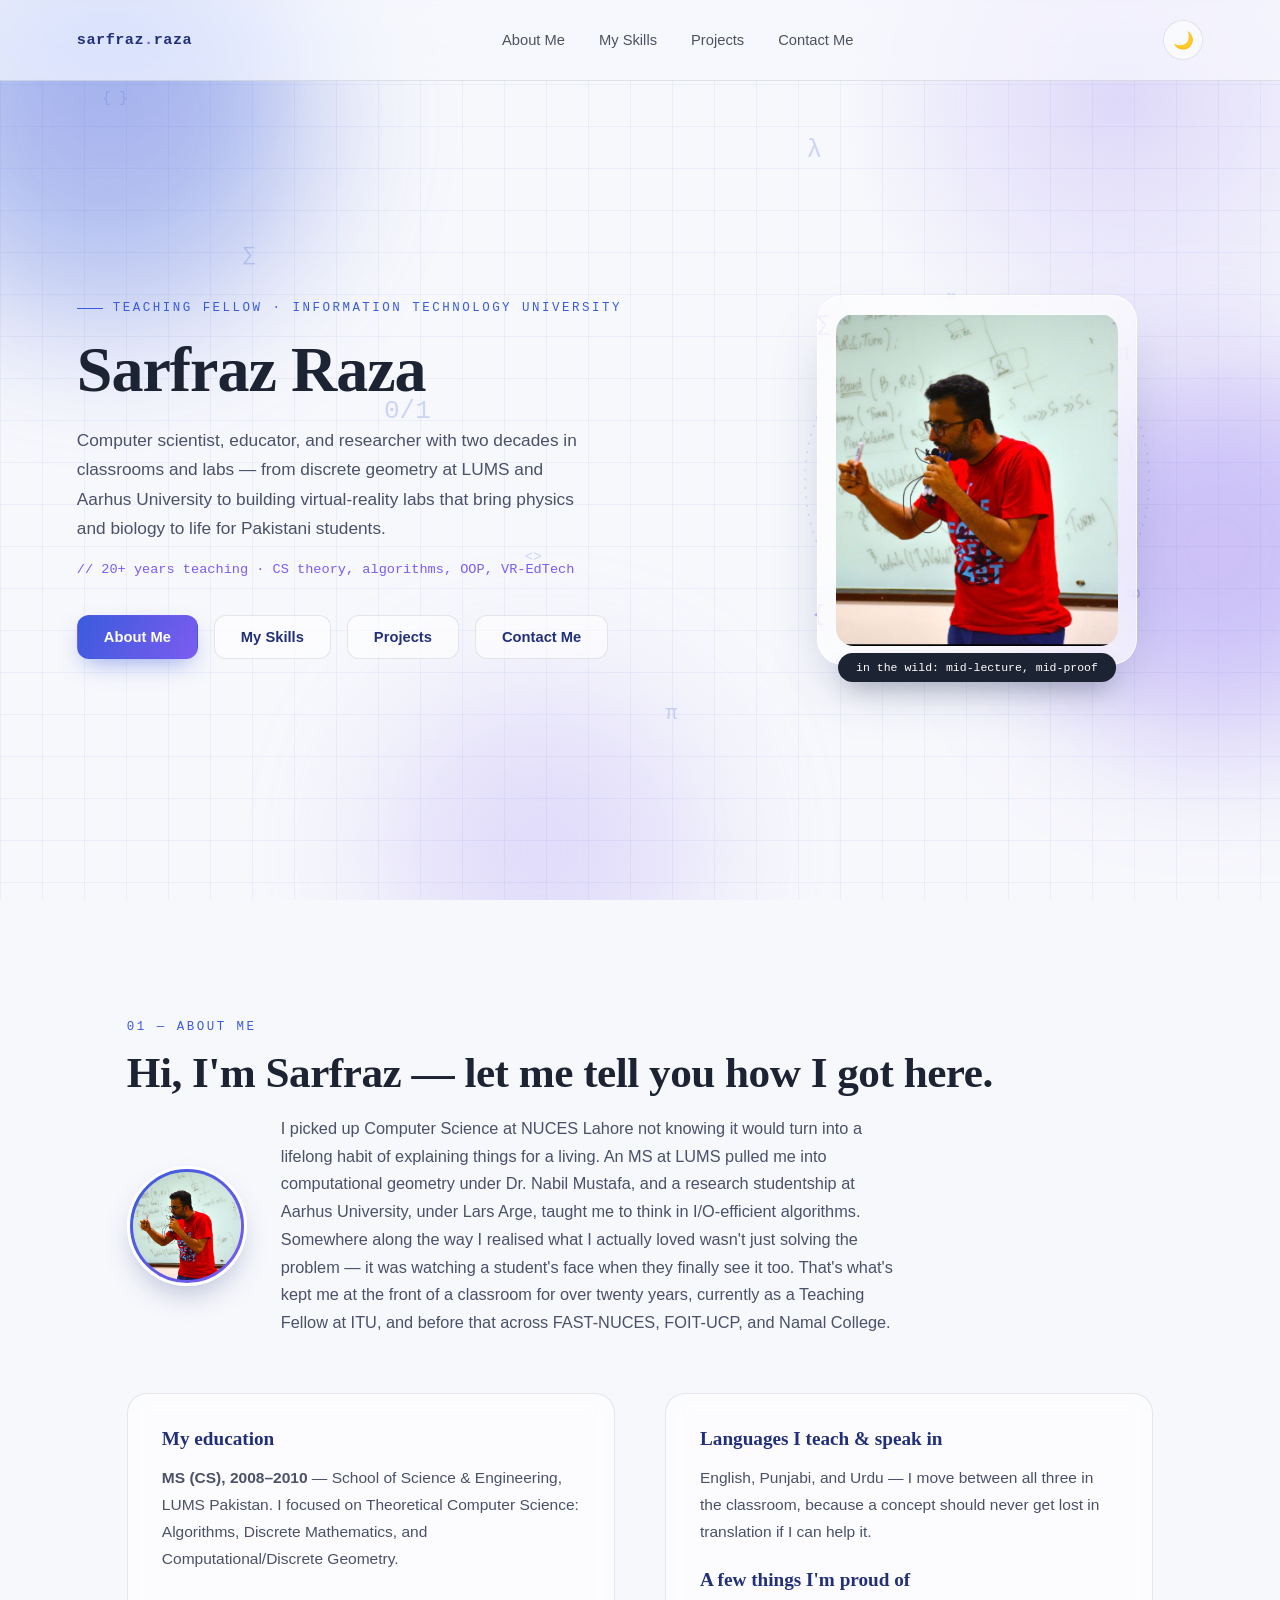
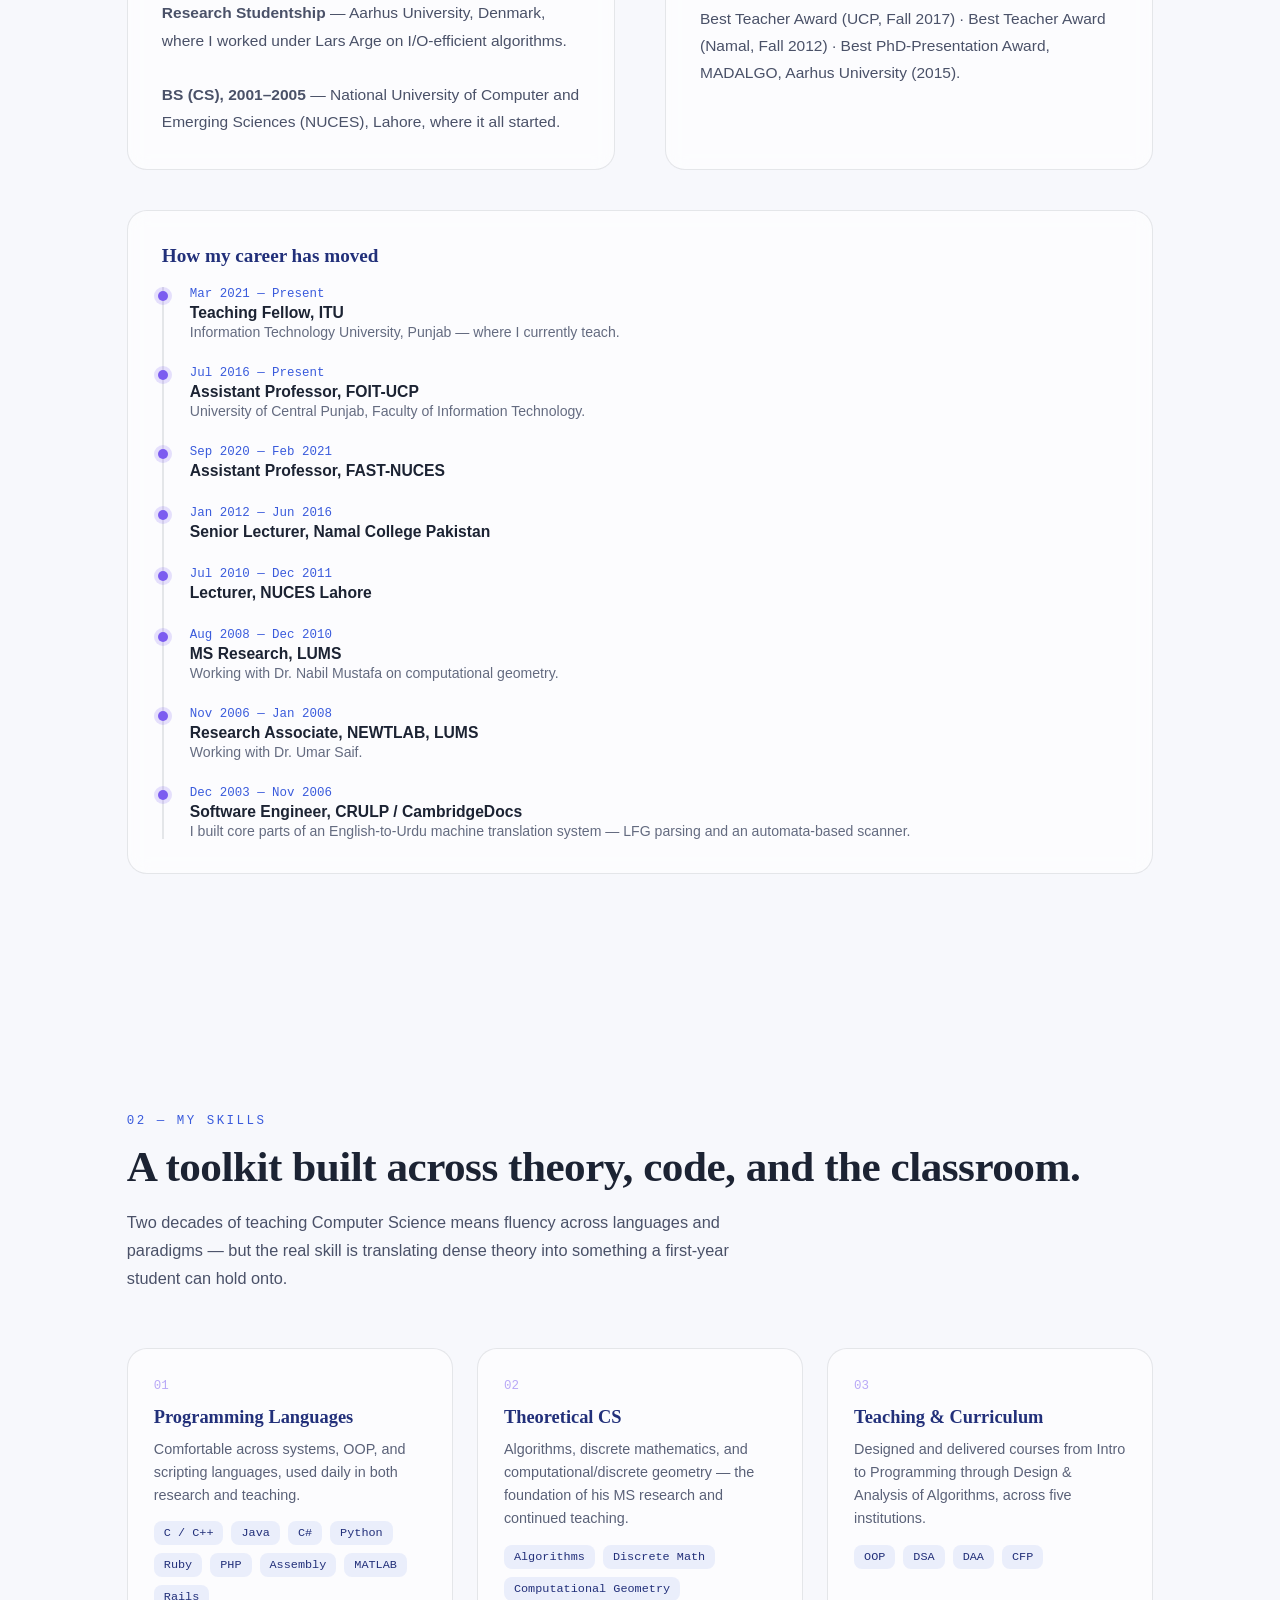
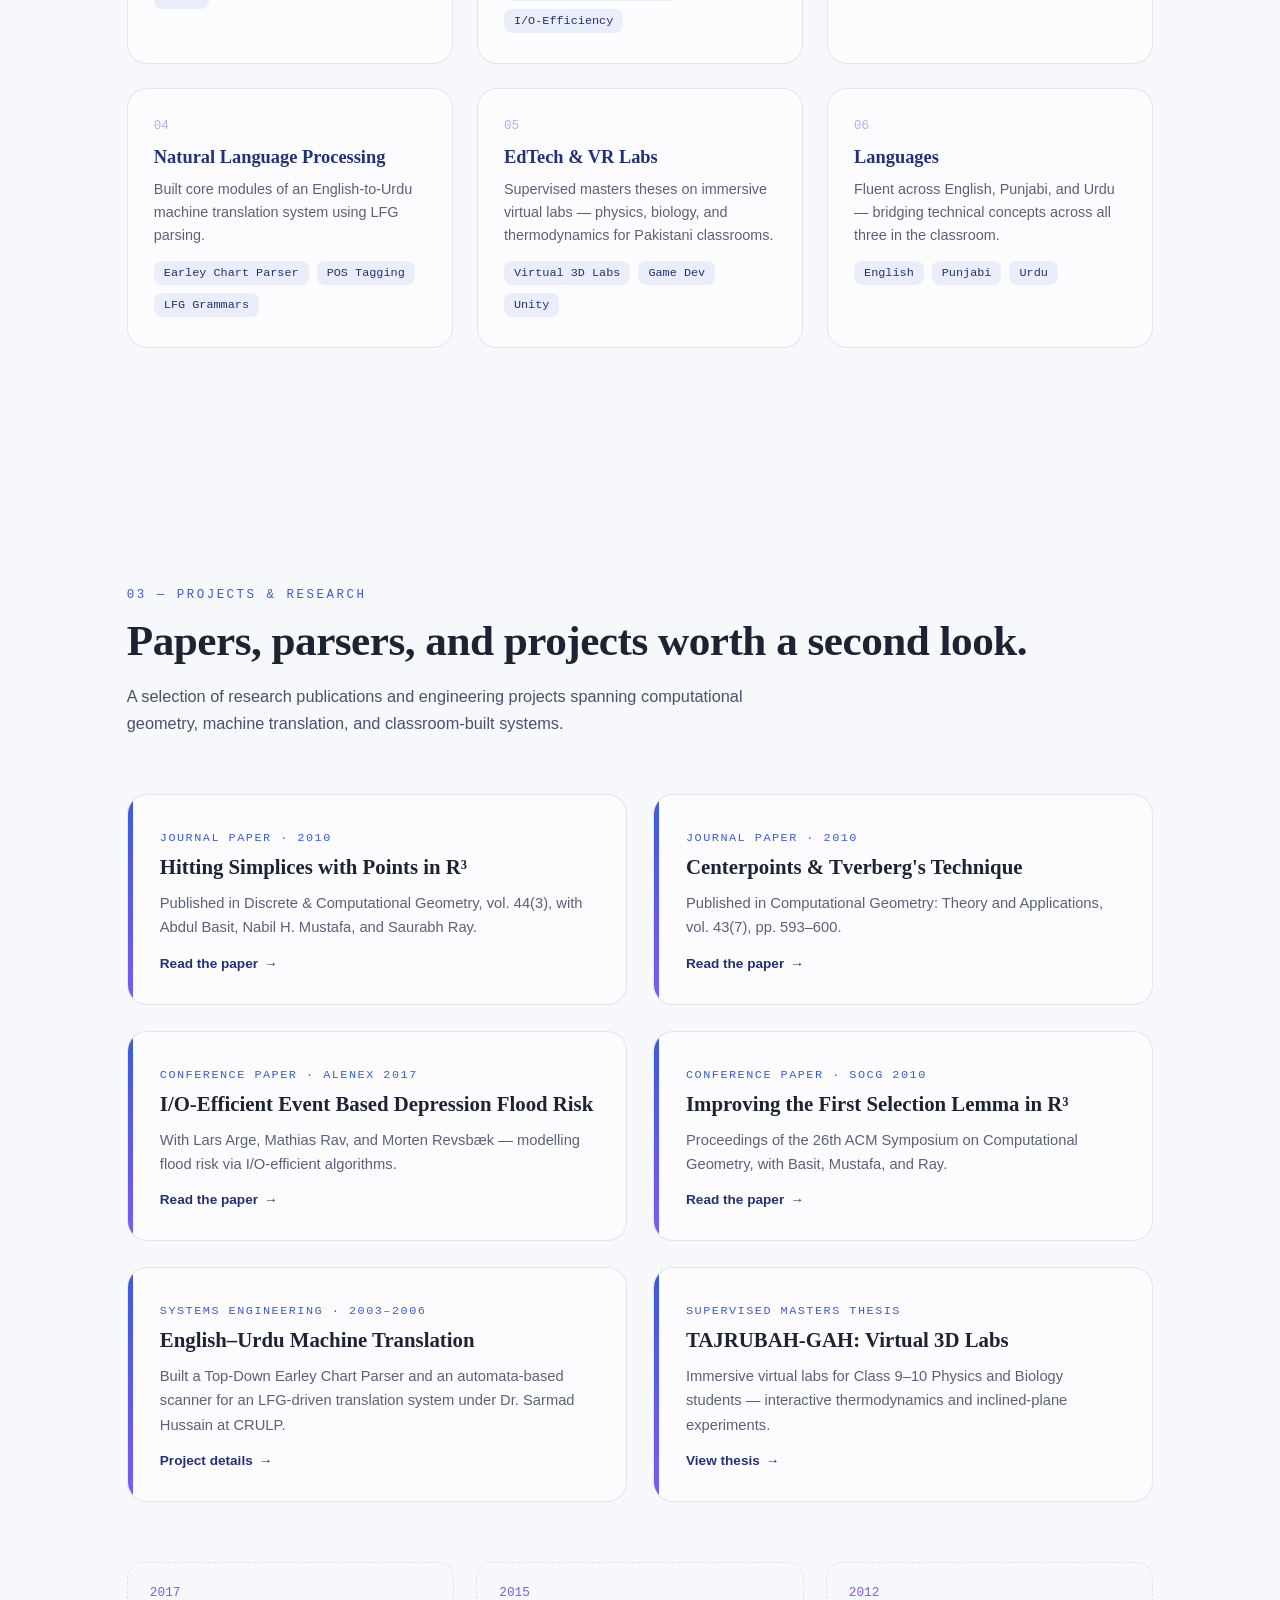
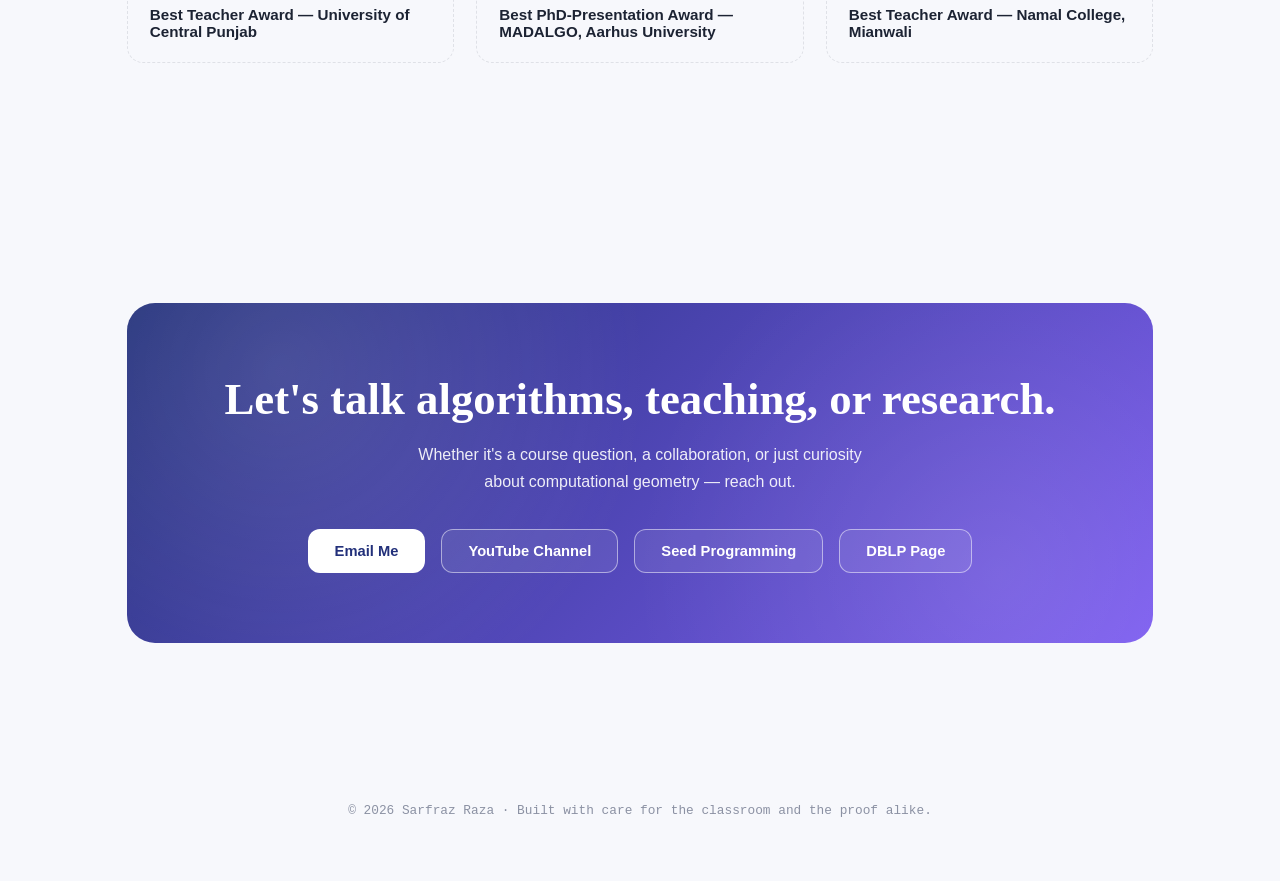
==== index.html @ 6419dce3 "Initial commit" ====
<!DOCTYPE html>
<html lang="en">
<head>
<meta charset="UTF-8">
<meta name="viewport" content="width=device-width, initial-scale=1.0">
<title>Sarfraz Raza — Computer Scientist, Educator & Researcher</title>
<meta name="description" content="Sarfraz Raza is a Teaching Fellow at ITU and Computer Science educator with 20+ years of experience in algorithms, computational geometry, and VR-EdTech research across LUMS, Aarhus University, FAST-NUCES, and Namal College.">
<meta name="keywords" content="Sarfraz Raza, ITU, FAST-NUCES, FOIT-UCP, Namal College, Computer Science teacher Pakistan, algorithms, computational geometry, LUMS, Aarhus University, Teaching Fellow">
<meta name="author" content="Sarfraz Raza">
<meta name="robots" content="index, follow">
<link rel="canonical" href="https://sites.google.com/site/sarfrazraza">
<meta property="og:type" content="profile">
<meta property="og:title" content="Sarfraz Raza — Computer Scientist, Educator & Researcher">
<meta property="og:description" content="Teaching Fellow at ITU. Algorithms, computational geometry, and VR-EdTech research. 20+ years in the classroom.">
<meta property="og:image" content="[data-uri]">
<meta name="twitter:card" content="summary_large_image">
<meta name="twitter:title" content="Sarfraz Raza — Computer Scientist, Educator & Researcher">
<meta name="twitter:description" content="Teaching Fellow at ITU. Algorithms, computational geometry, and VR-EdTech research.">
<meta name="theme-color" content="#3a5bdc">
<link rel="icon" href="data:image/svg+xml,<svg xmlns=%22http://www.w3.org/2000/svg%22 viewBox=%220 0 100 100%22><text y=%22.9em%22 font-size=%2290%22>🧮</text></svg>">
<script type="application/ld+json">
{
  "@context": "https://schema.org",
  "@type": "Person",
  "name": "Sarfraz Raza",
  "jobTitle": "Teaching Fellow",
  "worksFor": {"@type":"Organization","name":"Information Technology University (ITU)"},
  "alumniOf": [{"@type":"CollegeOrUniversity","name":"Lahore University of Management Sciences"},{"@type":"CollegeOrUniversity","name":"Aarhus University"},{"@type":"CollegeOrUniversity","name":"NUCES"}],
  "email": "mailto:sarfraz.raza@itu.edu.pk",
  "url": "https://sites.google.com/site/sarfrazraza"
}
</script>
<style>
  :root{
    --ink:#1c2333;
    --paper:#f7f8fc;
    --blue:#3a5bdc;
    --blue-deep:#22307a;
    --purple:#7c5cf0;
    --purple-soft:#b9a9f7;
    --white:#ffffff;
    --line:rgba(28,35,51,0.10);
    --card:rgba(255,255,255,0.6);
    --navbg:rgba(247,248,252,0.7);
    --navbg-solid:rgba(247,248,252,0.97);
    --mono:'JetBrains Mono', 'Fira Code', monospace;
    --serif:'Fraunces', 'Georgia', serif;
    --sans:'Inter', 'Segoe UI', sans-serif;
    --transition-theme: background .5s ease, color .5s ease, border-color .5s ease, box-shadow .5s ease;
  }

  html[data-theme="dark"]{
    --ink:#eef0fa;
    --paper:#0c0f1a;
    --blue:#7da3ff;
    --blue-deep:#aebcff;
    --purple:#b79bff;
    --purple-soft:#7c5cf0;
    --white:#141929;
    --line:rgba(255,255,255,0.10);
    --card:rgba(24,28,46,0.55);
    --navbg:rgba(12,15,26,0.7);
    --navbg-solid:rgba(20,24,40,0.97);
  }

  *{margin:0;padding:0;box-sizing:border-box;}
  *{transition:var(--transition-theme);}

  html{scroll-behavior:smooth;}

  body{
    background:var(--paper);
    color:var(--ink);
    font-family:var(--sans);
    overflow-x:hidden;
  }

  /* ---------- LOADING SCREEN ---------- */
  #loader{
    position:fixed;
    inset:0;
    z-index:9999;
    background:var(--paper);
    display:flex;
    align-items:center;
    justify-content:center;
    flex-direction:column;
    gap:18px;
    transition:opacity .6s ease, visibility .6s ease;
  }
  #loader.hide{
    opacity:0;
    visibility:hidden;
    pointer-events:none;
  }
  .loader-ring{
    width:54px;height:54px;
    border-radius:50%;
    border:3px solid rgba(58,91,220,0.18);
    border-top-color:var(--blue);
    animation:spin .9s linear infinite;
  }
  .loader-text{
    font-family:var(--mono);
    font-size:.82rem;
    letter-spacing:2px;
    color:var(--blue);
    text-transform:uppercase;
  }
  @keyframes spin{to{transform:rotate(360deg);}}

  /* ---------- ANIMATED BACKGROUND ---------- */
  .bg-canvas{
    position:fixed;
    inset:0;
    z-index:-3;
    overflow:hidden;
    pointer-events:none;
  }
  .bg-blob{
    position:absolute;
    border-radius:50%;
    filter:blur(70px);
    opacity:.35;
    animation:drift 22s ease-in-out infinite;
  }
  .bg-blob.b1{
    width:420px;height:420px;
    background:var(--blue);
    top:-10%;left:-8%;
  }
  .bg-blob.b2{
    width:380px;height:380px;
    background:var(--purple);
    top:40%;right:-10%;
    animation-delay:5s;
    animation-duration:26s;
  }
  .bg-blob.b3{
    width:320px;height:320px;
    background:var(--purple-soft);
    bottom:-12%;left:30%;
    animation-delay:9s;
    animation-duration:30s;
  }
  @keyframes drift{
    0%,100%{transform:translate(0,0) scale(1);}
    33%{transform:translate(40px,-30px) scale(1.08);}
    66%{transform:translate(-30px,30px) scale(0.95);}
  }

  /* ---------- FLOATING ICONS ---------- */
  .floating-icons{
    position:absolute;
    inset:0;
    z-index:0;
    pointer-events:none;
    overflow:hidden;
  }
  .ficon{
    position:absolute;
    font-family:var(--mono);
    color:var(--blue);
    opacity:.22;
    animation:bob 7s ease-in-out infinite;
    user-select:none;
  }
  html[data-theme="dark"] .ficon{opacity:.3;}
  @keyframes bob{
    0%,100%{transform:translateY(0) rotate(0deg);}
    50%{transform:translateY(-26px) rotate(8deg);}
  }

  /* faint algorithm-grid backdrop */
  body::before{
    content:"";
    position:fixed;
    inset:0;
    background-image:
      linear-gradient(rgba(58,91,220,0.06) 1px, transparent 1px),
      linear-gradient(90deg, rgba(58,91,220,0.06) 1px, transparent 1px);
    background-size:42px 42px;
    z-index:-2;
    pointer-events:none;
  }

  /* ---------- NAV ---------- */
  nav{
    position:fixed;
    top:0;left:0;right:0;
    z-index:100;
    display:flex;
    align-items:center;
    justify-content:space-between;
    padding:20px 6%;
    backdrop-filter:blur(14px) saturate(160%);
    background:var(--navbg);
    border-bottom:1px solid var(--line);
    transition:padding .3s ease;
  }
  .logo{
    font-family:var(--mono);
    font-size:.95rem;
    font-weight:600;
    letter-spacing:0.5px;
    color:var(--blue-deep);
  }
  .logo span{color:var(--purple);}
  .nav-links{
    display:flex;
    gap:34px;
    list-style:none;
  }
  .nav-links a{
    text-decoration:none;
    color:var(--ink);
    font-size:.92rem;
    font-weight:500;
    position:relative;
    padding-bottom:4px;
    opacity:.78;
    transition:opacity .25s ease;
  }
  .nav-links a:hover{opacity:1;}
  .nav-links a::after{
    content:"";
    position:absolute;
    left:0;bottom:0;
    height:2px;width:0;
    background:linear-gradient(90deg,var(--blue),var(--purple));
    transition:width .3s ease;
  }
  .nav-links a:hover::after{width:100%;}
  .nav-toggle{display:none;}

  .theme-toggle{
    width:40px;height:40px;
    border-radius:50%;
    border:1px solid var(--line);
    background:var(--card);
    cursor:pointer;
    font-size:1.05rem;
    display:flex;
    align-items:center;
    justify-content:center;
    transition:transform .3s ease, background .3s ease;
  }
  .theme-toggle:hover{transform:rotate(15deg) scale(1.08);}

  .illus-orbit{
    position:absolute;
    width:360px;height:360px;
    top:50%;left:50%;
    transform:translate(-50%,-50%);
    z-index:-1;
    animation:spinSlow 50s linear infinite;
  }
  @keyframes spinSlow{to{transform:translate(-50%,-50%) rotate(360deg);}}
  .orbit-glyph{
    font-family:var(--mono);
    font-size:22px;
    fill:var(--purple);
    opacity:.45;
  }

  /* ---------- HERO ---------- */
  header.hero{
    min-height:100vh;
    display:flex;
    align-items:center;
    padding:120px 6% 60px;
    position:relative;
    overflow:hidden;
  }
  .hero-glow{
    position:absolute;
    width:560px;height:560px;
    border-radius:50%;
    background:radial-gradient(circle,rgba(124,92,240,0.20),transparent 70%);
    top:-180px;right:-120px;
    z-index:-1;
    animation:float 9s ease-in-out infinite;
  }
  .hero-glow.two{
    background:radial-gradient(circle,rgba(58,91,220,0.16),transparent 70%);
    width:420px;height:420px;
    bottom:-160px;left:-100px;
    animation-delay:2s;
  }
  @keyframes float{
    0%,100%{transform:translateY(0px);}
    50%{transform:translateY(28px);}
  }

  .hero-grid{
    display:grid;
    grid-template-columns:1.15fr 0.85fr;
    gap:60px;
    align-items:center;
    max-width:1180px;
    margin:0 auto;
    width:100%;
  }

  .eyebrow{
    font-family:var(--mono);
    font-size:.78rem;
    letter-spacing:2.5px;
    text-transform:uppercase;
    color:var(--blue);
    display:flex;
    align-items:center;
    gap:10px;
    margin-bottom:22px;
    opacity:0;
    animation:rise .7s ease forwards;
    animation-delay:.1s;
  }
  .eyebrow::before{
    content:"";
    width:26px;height:1px;
    background:var(--blue);
  }

  h1.headline{
    font-family:var(--serif);
    font-weight:600;
    font-size:clamp(2.6rem, 5vw, 4.4rem);
    line-height:1.04;
    letter-spacing:-1px;
    color:var(--ink);
    opacity:0;
    animation:rise .8s ease forwards;
    animation-delay:.25s;
  }
  h1.headline em{
    font-style:italic;
    background:linear-gradient(100deg,var(--blue) 10%,var(--purple) 70%);
    -webkit-background-clip:text;
    background-clip:text;
    color:transparent;
  }

  .hero-sub{
    margin-top:22px;
    font-size:1.08rem;
    line-height:1.7;
    color:#4a5168;
    max-width:520px;
    opacity:0;
    animation:rise .8s ease forwards;
    animation-delay:.4s;
  }

  .hero-meta{
    margin-top:18px;
    font-family:var(--mono);
    font-size:.85rem;
    color:var(--purple);
    opacity:0;
    animation:rise .8s ease forwards;
    animation-delay:.5s;
  }

  .cta-row{
    margin-top:38px;
    display:flex;
    gap:16px;
    flex-wrap:wrap;
    opacity:0;
    animation:rise .8s ease forwards;
    animation-delay:.6s;
  }
  @keyframes rise{
    from{opacity:0;transform:translateY(18px);}
    to{opacity:1;transform:translateY(0);}
  }

  .btn{
    font-family:var(--sans);
    font-weight:600;
    font-size:.92rem;
    padding:13px 26px;
    border-radius:12px;
    text-decoration:none;
    cursor:pointer;
    border:1px solid transparent;
    transition:transform .25s ease, box-shadow .25s ease, background .25s ease;
    display:inline-flex;
    align-items:center;
    gap:8px;
  }
  .btn-primary{
    background:linear-gradient(120deg,var(--blue),var(--purple));
    color:#fff;
    box-shadow:0 10px 24px -8px rgba(58,91,220,0.55);
  }
  .btn-primary:hover{
    transform:translateY(-3px);
    box-shadow:0 16px 30px -8px rgba(58,91,220,0.6);
  }
  .btn-ghost{
    background:var(--card);
    color:var(--blue-deep);
    border:1px solid var(--line);
  }
  .btn-ghost:hover{
    transform:translateY(-3px);
    background:rgba(255,255,255,0.9);
    border-color:var(--blue);
  }

  /* portrait card */
  .portrait-wrap{
    position:relative;
    display:flex;
    justify-content:center;
  }
  .portrait-card{
    position:relative;
    width:320px;
    border-radius:26px;
    padding:18px;
    background:var(--card);
    border:1px solid rgba(255,255,255,0.7);
    backdrop-filter:blur(18px);
    box-shadow:0 30px 60px -20px rgba(34,48,122,0.35);
    opacity:0;
    animation:riseScale .9s ease forwards;
    animation-delay:.35s;
  }
  @keyframes riseScale{
    from{opacity:0;transform:translateY(26px) scale(.95);}
    to{opacity:1;transform:translateY(0) scale(1);}
  }
  .portrait-card img{
    width:100%;
    display:block;
    border-radius:18px;
    object-fit:cover;
  }
  .portrait-tag{
    position:absolute;
    bottom:-18px;
    left:50%;
    transform:translateX(-50%);
    background:var(--ink);
    color:#fff;
    font-family:var(--mono);
    font-size:.72rem;
    padding:8px 18px;
    border-radius:30px;
    white-space:nowrap;
    box-shadow:0 10px 24px -8px rgba(28,35,51,0.4);
  }

  /* ---------- SECTION SHELL ---------- */
  section{
    padding:120px 6%;
    max-width:1180px;
    margin:0 auto;
    position:relative;
  }
  .section-tag{
    font-family:var(--mono);
    font-size:.78rem;
    letter-spacing:2.5px;
    text-transform:uppercase;
    color:var(--blue);
    margin-bottom:14px;
    display:block;
  }
  .section-title{
    font-family:var(--serif);
    font-size:clamp(1.9rem,3.4vw,2.7rem);
    font-weight:600;
    letter-spacing:-0.5px;
    margin-bottom:18px;
  }
  .section-desc{
    color:#4a5168;
    font-size:1.02rem;
    max-width:620px;
    line-height:1.7;
    margin-bottom:56px;
  }

  .reveal{
    opacity:0;
    transform:translateY(30px);
    transition:opacity .7s ease, transform .7s ease;
  }
  .reveal.in{
    opacity:1;
    transform:translateY(0);
  }

  /* ---------- ABOUT ---------- */
  .about-intro{
    display:flex;
    align-items:center;
    gap:34px;
    margin-bottom:56px;
  }
  .about-avatar{
    flex-shrink:0;
    width:120px;height:120px;
    border-radius:50%;
    overflow:hidden;
    border:3px solid var(--white);
    box-shadow:0 14px 30px -10px rgba(34,48,122,0.35);
    background:linear-gradient(135deg,var(--blue),var(--purple));
    padding:3px;
  }
  .about-avatar img{
    width:100%;height:100%;
    object-fit:cover;
    border-radius:50%;
    display:block;
  }
  .about-grid{
    display:grid;
    grid-template-columns:1fr 1fr;
    gap:50px;
  }
  .about-card{
    background:var(--card);
    border:1px solid var(--line);
    border-radius:20px;
    padding:34px;
    backdrop-filter:blur(10px);
  }
  .about-card h3{
    font-family:var(--serif);
    font-size:1.2rem;
    margin-bottom:14px;
    color:var(--blue-deep);
  }
  .about-card p{
    color:#4a5168;
    line-height:1.75;
    font-size:.97rem;
  }
  .timeline{
    border-left:2px solid var(--line);
    padding-left:26px;
    display:flex;
    flex-direction:column;
    gap:26px;
  }
  .timeline-item{
    position:relative;
  }
  .timeline-item::before{
    content:"";
    position:absolute;
    left:-32px;
    top:4px;
    width:10px;height:10px;
    border-radius:50%;
    background:var(--purple);
    box-shadow:0 0 0 4px rgba(124,92,240,0.18);
  }
  .timeline-item .ty{
    font-family:var(--mono);
    font-size:.78rem;
    color:var(--blue);
  }
  .timeline-item .tt{
    font-weight:600;
    margin-top:3px;
    font-size:.98rem;
  }
  .timeline-item .td{
    color:#646b80;
    font-size:.88rem;
    margin-top:2px;
  }

  /* ---------- SKILLS ---------- */
  .skills-wrap{
    display:grid;
    grid-template-columns:repeat(3,1fr);
    gap:24px;
  }
  .skill-card{
    background:var(--card);
    border:1px solid var(--line);
    border-radius:20px;
    padding:30px 26px;
    transition:transform .35s ease, box-shadow .35s ease, border-color .35s ease;
  }
  .skill-card:hover{
    transform:translateY(-8px);
    box-shadow:0 22px 40px -16px rgba(58,91,220,0.25);
    border-color:var(--blue);
  }
  .skill-num{
    font-family:var(--mono);
    color:var(--purple-soft);
    font-size:.78rem;
    margin-bottom:14px;
  }
  .skill-card h3{
    font-family:var(--serif);
    font-size:1.15rem;
    margin-bottom:10px;
    color:var(--blue-deep);
  }
  .skill-card p{
    color:#5a6178;
    font-size:.9rem;
    line-height:1.6;
    margin-bottom:14px;
  }
  .pill-row{
    display:flex;
    flex-wrap:wrap;
    gap:8px;
  }
  .pill{
    font-family:var(--mono);
    font-size:.74rem;
    padding:5px 10px;
    border-radius:8px;
    background:rgba(58,91,220,0.09);
    color:var(--blue-deep);
  }

  /* ---------- PROJECTS ---------- */
  .proj-grid{
    display:grid;
    grid-template-columns:repeat(2,1fr);
    gap:26px;
  }
  .proj-card{
    border-radius:20px;
    padding:32px;
    background:var(--card);
    border:1px solid var(--line);
    position:relative;
    overflow:hidden;
    transition:transform .35s ease, box-shadow .35s ease;
  }
  .proj-card:hover{
    transform:translateY(-6px);
    box-shadow:0 26px 50px -20px rgba(34,48,122,0.25);
  }
  .proj-card::before{
    content:"";
    position:absolute;
    top:0;left:0;
    width:5px;height:100%;
    background:linear-gradient(180deg,var(--blue),var(--purple));
  }
  .proj-kicker{
    font-family:var(--mono);
    font-size:.74rem;
    color:var(--blue);
    text-transform:uppercase;
    letter-spacing:1.5px;
  }
  .proj-card h3{
    font-family:var(--serif);
    font-size:1.3rem;
    margin:10px 0 12px;
    color:var(--ink);
  }
  .proj-card p{
    color:#5a6178;
    font-size:.92rem;
    line-height:1.65;
  }
  .proj-link{
    display:inline-flex;
    align-items:center;
    gap:6px;
    margin-top:16px;
    font-size:.85rem;
    font-weight:600;
    color:var(--blue-deep);
    text-decoration:none;
  }
  .proj-link span{transition:transform .25s ease;}
  .proj-link:hover span{transform:translateX(4px);}

  /* ---------- AWARDS strip ---------- */
  .awards-strip{
    margin-top:60px;
    display:grid;
    grid-template-columns:repeat(3,1fr);
    gap:22px;
  }
  .award-chip{
    border:1px dashed var(--line);
    border-radius:16px;
    padding:22px;
    text-align:left;
  }
  .award-chip .yr{
    font-family:var(--mono);
    color:var(--purple);
    font-size:.8rem;
  }
  .award-chip .ti{
    font-weight:600;
    margin-top:6px;
    font-size:.95rem;
  }

  /* ---------- CONTACT ---------- */
  .contact-shell{
    background:linear-gradient(135deg,var(--blue-deep),var(--purple));
    border-radius:28px;
    padding:70px 8%;
    text-align:center;
    position:relative;
    overflow:hidden;
    color:#fff;
  }
  .contact-shell::before{
    content:"";
    position:absolute;
    inset:0;
    background:
      radial-gradient(circle at 15% 20%, rgba(255,255,255,0.12), transparent 40%),
      radial-gradient(circle at 85% 80%, rgba(255,255,255,0.1), transparent 40%);
  }
  .contact-shell h2{
    font-family:var(--serif);
    font-size:clamp(2rem,4vw,2.8rem);
    margin-bottom:16px;
    position:relative;
  }
  .contact-shell p{
    opacity:.9;
    max-width:480px;
    margin:0 auto 34px;
    position:relative;
    line-height:1.7;
  }
  .contact-actions{
    display:flex;
    gap:16px;
    justify-content:center;
    flex-wrap:wrap;
    position:relative;
  }
  .btn-light{
    background:#fff;
    color:var(--blue-deep);
  }
  .btn-light:hover{transform:translateY(-3px);}
  .btn-outline-light{
    border:1px solid rgba(255,255,255,0.5);
    color:#fff;
    background:rgba(255,255,255,0.08);
  }
  .btn-outline-light:hover{
    background:rgba(255,255,255,0.18);
    transform:translateY(-3px);
  }

  footer{
    text-align:center;
    padding:40px 6% 50px;
    font-family:var(--mono);
    font-size:.8rem;
    color:#8b91a3;
  }

  /* ---------- RESPONSIVE ---------- */
  @media (max-width: 900px){
    .hero-grid{grid-template-columns:1fr;text-align:center;}
    .hero-sub{margin-left:auto;margin-right:auto;}
    .cta-row{justify-content:center;}
    .portrait-wrap{order:-1;margin-bottom:10px;}
    .about-grid{grid-template-columns:1fr;}
    .about-intro{flex-direction:column;text-align:center;}
    .skills-wrap{grid-template-columns:1fr;}
    .proj-grid{grid-template-columns:1fr;}
    .awards-strip{grid-template-columns:1fr;}
    .nav-links{
      position:fixed;
      top:64px;right:6%;
      flex-direction:column;
      background:var(--navbg-solid);
      border:1px solid var(--line);
      border-radius:16px;
      padding:18px 26px;
      box-shadow:0 16px 30px -10px rgba(28,35,51,0.2);
      display:none;
      gap:16px;
    }
    .nav-links.open{display:flex;}
    .nav-toggle{
      display:flex;
      flex-direction:column;
      gap:5px;
      cursor:pointer;
      background:none;
      border:none;
    }
    .nav-toggle span{
      width:22px;height:2px;background:var(--ink);
    }
  }

  @media (prefers-reduced-motion: reduce){
    *{animation:none !important; transition:none !important;}
  }
</style>
</head>
<body>

<div id="loader">
  <div class="loader-ring"></div>
  <div class="loader-text">compiling page…</div>
</div>

<div class="bg-canvas">
  <div class="bg-blob b1"></div>
  <div class="bg-blob b2"></div>
  <div class="bg-blob b3"></div>
</div>

<nav>
  <div class="logo">sarfraz<span>.</span>raza</div>
  <ul class="nav-links" id="navLinks">
    <li><a href="javascript:void(0)" onclick="document.getElementById('about').scrollIntoView({behavior:'smooth'})">About Me</a></li>
    <li><a href="javascript:void(0)" onclick="document.getElementById('skills').scrollIntoView({behavior:'smooth'})">My Skills</a></li>
    <li><a href="javascript:void(0)" onclick="document.getElementById('projects').scrollIntoView({behavior:'smooth'})">Projects</a></li>
    <li><a href="javascript:void(0)" onclick="document.getElementById('contact').scrollIntoView({behavior:'smooth'})">Contact Me</a></li>
  </ul>
  <div style="display:flex;align-items:center;gap:14px;">
    <button class="theme-toggle" id="themeToggle" aria-label="Toggle dark mode">🌙</button>
    <button class="nav-toggle" id="navToggle" aria-label="Toggle menu">
      <span></span><span></span><span></span>
    </button>
  </div>
</nav>

<header class="hero">
  <div class="floating-icons" id="floatingIcons"></div>
  <div class="hero-glow"></div>
  <div class="hero-glow two"></div>
  <div class="hero-grid">
    <div>
      <div class="eyebrow">Teaching Fellow · Information Technology University</div>
      <h1 class="headline">Sarfraz Raza</h1>
      <p class="hero-sub">
        Computer scientist, educator, and researcher with two decades in classrooms and labs —
        from discrete geometry at LUMS and Aarhus University to building virtual-reality labs that
        bring physics and biology to life for Pakistani students.
      </p>
      <div class="hero-meta">// 20+ years teaching · CS theory, algorithms, OOP, VR-EdTech</div>
      <div class="cta-row">
        <a href="javascript:void(0)" onclick="document.getElementById('about').scrollIntoView({behavior:'smooth'})" class="btn btn-primary">About Me</a>
        <a href="javascript:void(0)" onclick="document.getElementById('skills').scrollIntoView({behavior:'smooth'})" class="btn btn-ghost">My Skills</a>
        <a href="javascript:void(0)" onclick="document.getElementById('projects').scrollIntoView({behavior:'smooth'})" class="btn btn-ghost">Projects</a>
        <a href="javascript:void(0)" onclick="document.getElementById('contact').scrollIntoView({behavior:'smooth'})" class="btn btn-ghost">Contact Me</a>
      </div>
    </div>
    <div class="portrait-wrap">
      <svg class="illus-orbit" viewBox="0 0 360 360" aria-hidden="true">
        <circle cx="180" cy="180" r="172" fill="none" stroke="var(--blue)" stroke-opacity="0.18" stroke-width="1.4" stroke-dasharray="2 7"/>
        <circle cx="180" cy="180" r="148" fill="none" stroke="var(--purple)" stroke-opacity="0.14" stroke-width="1" stroke-dasharray="1 5"/>
        <text x="20" y="30" class="orbit-glyph">∑</text>
        <text x="320" y="60" class="orbit-glyph">π</text>
        <text x="330" y="300" class="orbit-glyph">∞</text>
        <text x="15" y="320" class="orbit-glyph">{ }</text>
      </svg>
      <div class="portrait-card">
        <img src="[data-uri]" alt="Sarfraz Raza teaching algorithms at a whiteboard" width="320" height="332" loading="eager">
        <div class="portrait-tag">in the wild: mid-lecture, mid-proof</div>
      </div>
    </div>
  </div>
</header>


<section id="about">
  <span class="section-tag reveal">01 — About Me</span>
  <h2 class="section-title reveal">Hi, I'm Sarfraz — let me tell you how I got here.</h2>

  <div class="about-intro reveal">
    <div class="about-avatar">
      <img src="[data-uri]" alt="Sarfraz Raza" loading="lazy">
    </div>
    <p class="section-desc" style="margin-bottom:0;">
      I picked up Computer Science at NUCES Lahore not knowing it would turn into a lifelong habit
      of explaining things for a living. An MS at LUMS pulled me into computational geometry under
      Dr. Nabil Mustafa, and a research studentship at Aarhus University, under Lars Arge, taught me
      to think in I/O-efficient algorithms. Somewhere along the way I realised what I actually loved
      wasn't just solving the problem — it was watching a student's face when they finally see it too.
      That's what's kept me at the front of a classroom for over twenty years, currently as a
      Teaching Fellow at ITU, and before that across FAST-NUCES, FOIT-UCP, and Namal College.
    </p>
  </div>

  <div class="about-grid">
    <div class="about-card reveal">
      <h3>My education</h3>
      <p>
        <strong>MS (CS), 2008–2010</strong> — School of Science &amp; Engineering, LUMS Pakistan.
        I focused on Theoretical Computer Science: Algorithms, Discrete Mathematics, and Computational/Discrete Geometry.<br><br>
        <strong>Research Studentship</strong> — Aarhus University, Denmark, where I worked under Lars Arge on I/O-efficient algorithms.<br><br>
        <strong>BS (CS), 2001–2005</strong> — National University of Computer and Emerging Sciences (NUCES), Lahore, where it all started.
      </p>
    </div>
    <div class="about-card reveal">
      <h3>Languages I teach &amp; speak in</h3>
      <p>English, Punjabi, and Urdu — I move between all three in the classroom, because a concept
      should never get lost in translation if I can help it.</p>
      <h3 style="margin-top:24px;">A few things I'm proud of</h3>
      <p>Best Teacher Award (UCP, Fall 2017) · Best Teacher Award (Namal, Fall 2012) ·
      Best PhD-Presentation Award, MADALGO, Aarhus University (2015).</p>
    </div>
  </div>

  <div class="about-card reveal" style="margin-top:40px;">
    <h3>How my career has moved</h3>
    <div class="timeline" style="margin-top:20px;">
      <div class="timeline-item">
        <div class="ty">Mar 2021 — Present</div>
        <div class="tt">Teaching Fellow, ITU</div>
        <div class="td">Information Technology University, Punjab — where I currently teach.</div>
      </div>
      <div class="timeline-item">
        <div class="ty">Jul 2016 — Present</div>
        <div class="tt">Assistant Professor, FOIT-UCP</div>
        <div class="td">University of Central Punjab, Faculty of Information Technology.</div>
      </div>
      <div class="timeline-item">
        <div class="ty">Sep 2020 — Feb 2021</div>
        <div class="tt">Assistant Professor, FAST-NUCES</div>
      </div>
      <div class="timeline-item">
        <div class="ty">Jan 2012 — Jun 2016</div>
        <div class="tt">Senior Lecturer, Namal College Pakistan</div>
      </div>
      <div class="timeline-item">
        <div class="ty">Jul 2010 — Dec 2011</div>
        <div class="tt">Lecturer, NUCES Lahore</div>
      </div>
      <div class="timeline-item">
        <div class="ty">Aug 2008 — Dec 2010</div>
        <div class="tt">MS Research, LUMS</div>
        <div class="td">Working with Dr. Nabil Mustafa on computational geometry.</div>
      </div>
      <div class="timeline-item">
        <div class="ty">Nov 2006 — Jan 2008</div>
        <div class="tt">Research Associate, NEWTLAB, LUMS</div>
        <div class="td">Working with Dr. Umar Saif.</div>
      </div>
      <div class="timeline-item">
        <div class="ty">Dec 2003 — Nov 2006</div>
        <div class="tt">Software Engineer, CRULP / CambridgeDocs</div>
        <div class="td">I built core parts of an English-to-Urdu machine translation system — LFG parsing and an automata-based scanner.</div>
      </div>
    </div>
  </div>
</section>

<section id="skills">
  <span class="section-tag reveal">02 — My Skills</span>
  <h2 class="section-title reveal">A toolkit built across theory, code, and the classroom.</h2>
  <p class="section-desc reveal">
    Two decades of teaching Computer Science means fluency across languages and paradigms — but
    the real skill is translating dense theory into something a first-year student can hold onto.
  </p>

  <div class="skills-wrap">
    <div class="skill-card reveal">
      <div class="skill-num">01</div>
      <h3>Programming Languages</h3>
      <p>Comfortable across systems, OOP, and scripting languages, used daily in both research and teaching.</p>
      <div class="pill-row">
        <span class="pill">C / C++</span><span class="pill">Java</span><span class="pill">C#</span>
        <span class="pill">Python</span><span class="pill">Ruby</span><span class="pill">PHP</span>
        <span class="pill">Assembly</span><span class="pill">MATLAB</span><span class="pill">Rails</span>
      </div>
    </div>
    <div class="skill-card reveal">
      <div class="skill-num">02</div>
      <h3>Theoretical CS</h3>
      <p>Algorithms, discrete mathematics, and computational/discrete geometry — the foundation of his MS research and continued teaching.</p>
      <div class="pill-row">
        <span class="pill">Algorithms</span><span class="pill">Discrete Math</span>
        <span class="pill">Computational Geometry</span><span class="pill">I/O-Efficiency</span>
      </div>
    </div>
    <div class="skill-card reveal">
      <div class="skill-num">03</div>
      <h3>Teaching &amp; Curriculum</h3>
      <p>Designed and delivered courses from Intro to Programming through Design &amp; Analysis of Algorithms, across five institutions.</p>
      <div class="pill-row">
        <span class="pill">OOP</span><span class="pill">DSA</span><span class="pill">DAA</span><span class="pill">CFP</span>
      </div>
    </div>
    <div class="skill-card reveal">
      <div class="skill-num">04</div>
      <h3>Natural Language Processing</h3>
      <p>Built core modules of an English-to-Urdu machine translation system using LFG parsing.</p>
      <div class="pill-row">
        <span class="pill">Earley Chart Parser</span><span class="pill">POS Tagging</span><span class="pill">LFG Grammars</span>
      </div>
    </div>
    <div class="skill-card reveal">
      <div class="skill-num">05</div>
      <h3>EdTech &amp; VR Labs</h3>
      <p>Supervised masters theses on immersive virtual labs — physics, biology, and thermodynamics for Pakistani classrooms.</p>
      <div class="pill-row">
        <span class="pill">Virtual 3D Labs</span><span class="pill">Game Dev</span><span class="pill">Unity</span>
      </div>
    </div>
    <div class="skill-card reveal">
      <div class="skill-num">06</div>
      <h3>Languages</h3>
      <p>Fluent across English, Punjabi, and Urdu — bridging technical concepts across all three in the classroom.</p>
      <div class="pill-row">
        <span class="pill">English</span><span class="pill">Punjabi</span><span class="pill">Urdu</span>
      </div>
    </div>
  </div>
</section>

<section id="projects">
  <span class="section-tag reveal">03 — Projects &amp; Research</span>
  <h2 class="section-title reveal">Papers, parsers, and projects worth a second look.</h2>
  <p class="section-desc reveal">
    A selection of research publications and engineering projects spanning computational geometry,
    machine translation, and classroom-built systems.
  </p>

  <div class="proj-grid">
    <div class="proj-card reveal">
      <span class="proj-kicker">Journal Paper · 2010</span>
      <h3>Hitting Simplices with Points in R³</h3>
      <p>Published in Discrete &amp; Computational Geometry, vol. 44(3), with Abdul Basit, Nabil H. Mustafa, and Saurabh Ray.</p>
      <a class="proj-link" href="https://docs.google.com/open?id=0B5bcO_cdmwzTT1dvQTZFTzc1dk0" target="_blank">Read the paper <span>→</span></a>
    </div>
    <div class="proj-card reveal">
      <span class="proj-kicker">Journal Paper · 2010</span>
      <h3>Centerpoints &amp; Tverberg's Technique</h3>
      <p>Published in Computational Geometry: Theory and Applications, vol. 43(7), pp. 593–600.</p>
      <a class="proj-link" href="https://docs.google.com/open?id=0B5bcO_cdmwzTbnR2MFVWQk9iUk0" target="_blank">Read the paper <span>→</span></a>
    </div>
    <div class="proj-card reveal">
      <span class="proj-kicker">Conference Paper · ALENEX 2017</span>
      <h3>I/O-Efficient Event Based Depression Flood Risk</h3>
      <p>With Lars Arge, Mathias Rav, and Morten Revsbæk — modelling flood risk via I/O-efficient algorithms.</p>
      <a class="proj-link" href="https://epubs.siam.org/doi/pdf/10.1137/1.9781611974768.21" target="_blank">Read the paper <span>→</span></a>
    </div>
    <div class="proj-card reveal">
      <span class="proj-kicker">Conference Paper · SoCG 2010</span>
      <h3>Improving the First Selection Lemma in R³</h3>
      <p>Proceedings of the 26th ACM Symposium on Computational Geometry, with Basit, Mustafa, and Ray.</p>
      <a class="proj-link" href="https://docs.google.com/open?id=0B5bcO_cdmwzTUlJtV19lMnNIV2M" target="_blank">Read the paper <span>→</span></a>
    </div>
    <div class="proj-card reveal">
      <span class="proj-kicker">Systems Engineering · 2003–2006</span>
      <h3>English–Urdu Machine Translation</h3>
      <p>Built a Top-Down Earley Chart Parser and an automata-based scanner for an LFG-driven translation system under Dr. Sarmad Hussain at CRULP.</p>
      <a class="proj-link" href="http://www.crulp.org/software/langproc/e2umachinetranslationsystem.htm" target="_blank">Project details <span>→</span></a>
    </div>
    <div class="proj-card reveal">
      <span class="proj-kicker">Supervised Masters Thesis</span>
      <h3>TAJRUBAH-GAH: Virtual 3D Labs</h3>
      <p>Immersive virtual labs for Class 9–10 Physics and Biology students — interactive thermodynamics and inclined-plane experiments.</p>
      <a class="proj-link" href="https://drive.google.com/file/d/1hyVOXe5v7E-0Il8pjZvQ1lrHa8smw4Wq/view?usp=sharing" target="_blank">View thesis <span>→</span></a>
    </div>
  </div>

  <div class="awards-strip">
    <div class="award-chip reveal">
      <div class="yr">2017</div>
      <div class="ti">Best Teacher Award — University of Central Punjab</div>
    </div>
    <div class="award-chip reveal">
      <div class="yr">2015</div>
      <div class="ti">Best PhD-Presentation Award — MADALGO, Aarhus University</div>
    </div>
    <div class="award-chip reveal">
      <div class="yr">2012</div>
      <div class="ti">Best Teacher Award — Namal College, Mianwali</div>
    </div>
  </div>
</section>

<section id="contact">
  <div class="contact-shell reveal">
    <h2>Let's talk algorithms, teaching, or research.</h2>
    <p>Whether it's a course question, a collaboration, or just curiosity about computational geometry — reach out.</p>
    <div class="contact-actions">
      <a href="mailto:sarfraz.raza@itu.edu.pk" class="btn btn-light">Email Me</a>
      <a href="https://www.youtube.com/c/SarfrazRazaOfficial" target="_blank" class="btn btn-outline-light">YouTube Channel</a>
      <a href="http://seedprogramming.org" target="_blank" class="btn btn-outline-light">Seed Programming</a>
      <a href="https://dblp.uni-trier.de/pers/hd/r/Raza:Sarfraz" target="_blank" class="btn btn-outline-light">DBLP Page</a>
    </div>
  </div>
</section>

<footer>
  © 2026 Sarfraz Raza · Built with care for the classroom and the proof alike.
</footer>

<script>
  // mobile nav toggle
  const navToggle = document.getElementById('navToggle');
  const navLinks = document.getElementById('navLinks');
  navToggle.addEventListener('click', () => navLinks.classList.toggle('open'));
  navLinks.querySelectorAll('a').forEach(a => a.addEventListener('click', () => navLinks.classList.remove('open')));

  // scroll reveal
  const revealEls = document.querySelectorAll('.reveal');
  const obs = new IntersectionObserver((entries) => {
    entries.forEach(e => {
      if(e.isIntersecting){
        e.target.classList.add('in');
        obs.unobserve(e.target);
      }
    });
  }, {threshold:0.15});
  revealEls.forEach(el => obs.observe(el));

  // loading screen
  window.addEventListener('load', () => {
    setTimeout(() => document.getElementById('loader').classList.add('hide'), 500);
  });

  // dark mode toggle, persisted
  const themeToggle = document.getElementById('themeToggle');
  const root = document.documentElement;
  const savedTheme = localStorage.getItem('sr-theme');
  if(savedTheme === 'dark'){
    root.setAttribute('data-theme','dark');
    themeToggle.textContent = '☀️';
  }
  themeToggle.addEventListener('click', () => {
    const isDark = root.getAttribute('data-theme') === 'dark';
    if(isDark){
      root.removeAttribute('data-theme');
      themeToggle.textContent = '🌙';
      localStorage.setItem('sr-theme','light');
    } else {
      root.setAttribute('data-theme','dark');
      themeToggle.textContent = '☀️';
      localStorage.setItem('sr-theme','dark');
    }
  });

  // floating icons in hero
  const iconChars = ['{ }', '∑', '0/1', '<>', 'π', 'λ', '∞', 'O(n)'];
  const floatHost = document.getElementById('floatingIcons');
  iconChars.forEach((ch, i) => {
    const el = document.createElement('span');
    el.className = 'ficon';
    el.textContent = ch;
    el.style.left = (8 + (i * 11) % 90) + '%';
    el.style.top = (10 + (i * 17) % 80) + '%';
    el.style.fontSize = (14 + (i % 3) * 6) + 'px';
    el.style.animationDelay = (i * 0.6) + 's';
    el.style.animationDuration = (6 + (i % 4)) + 's';
    floatHost.appendChild(el);
  });

</script>

</body>
</html>
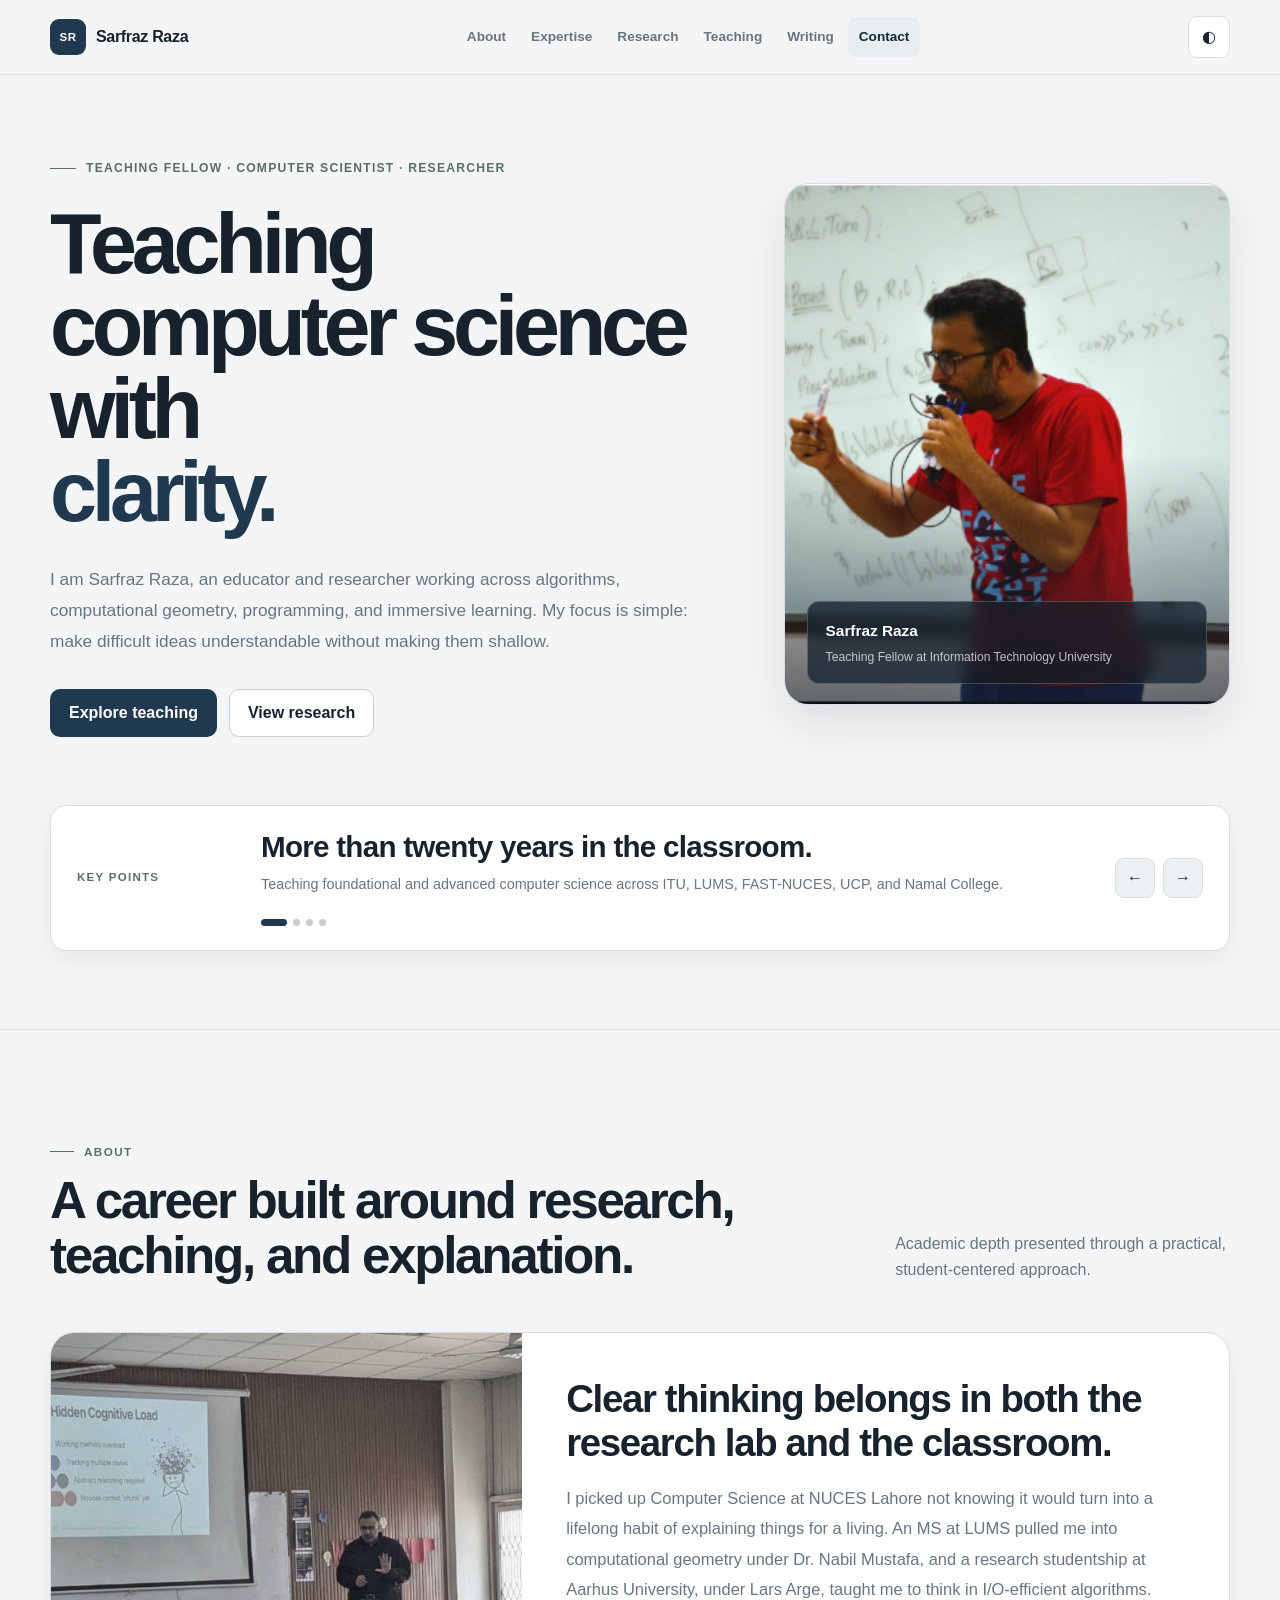
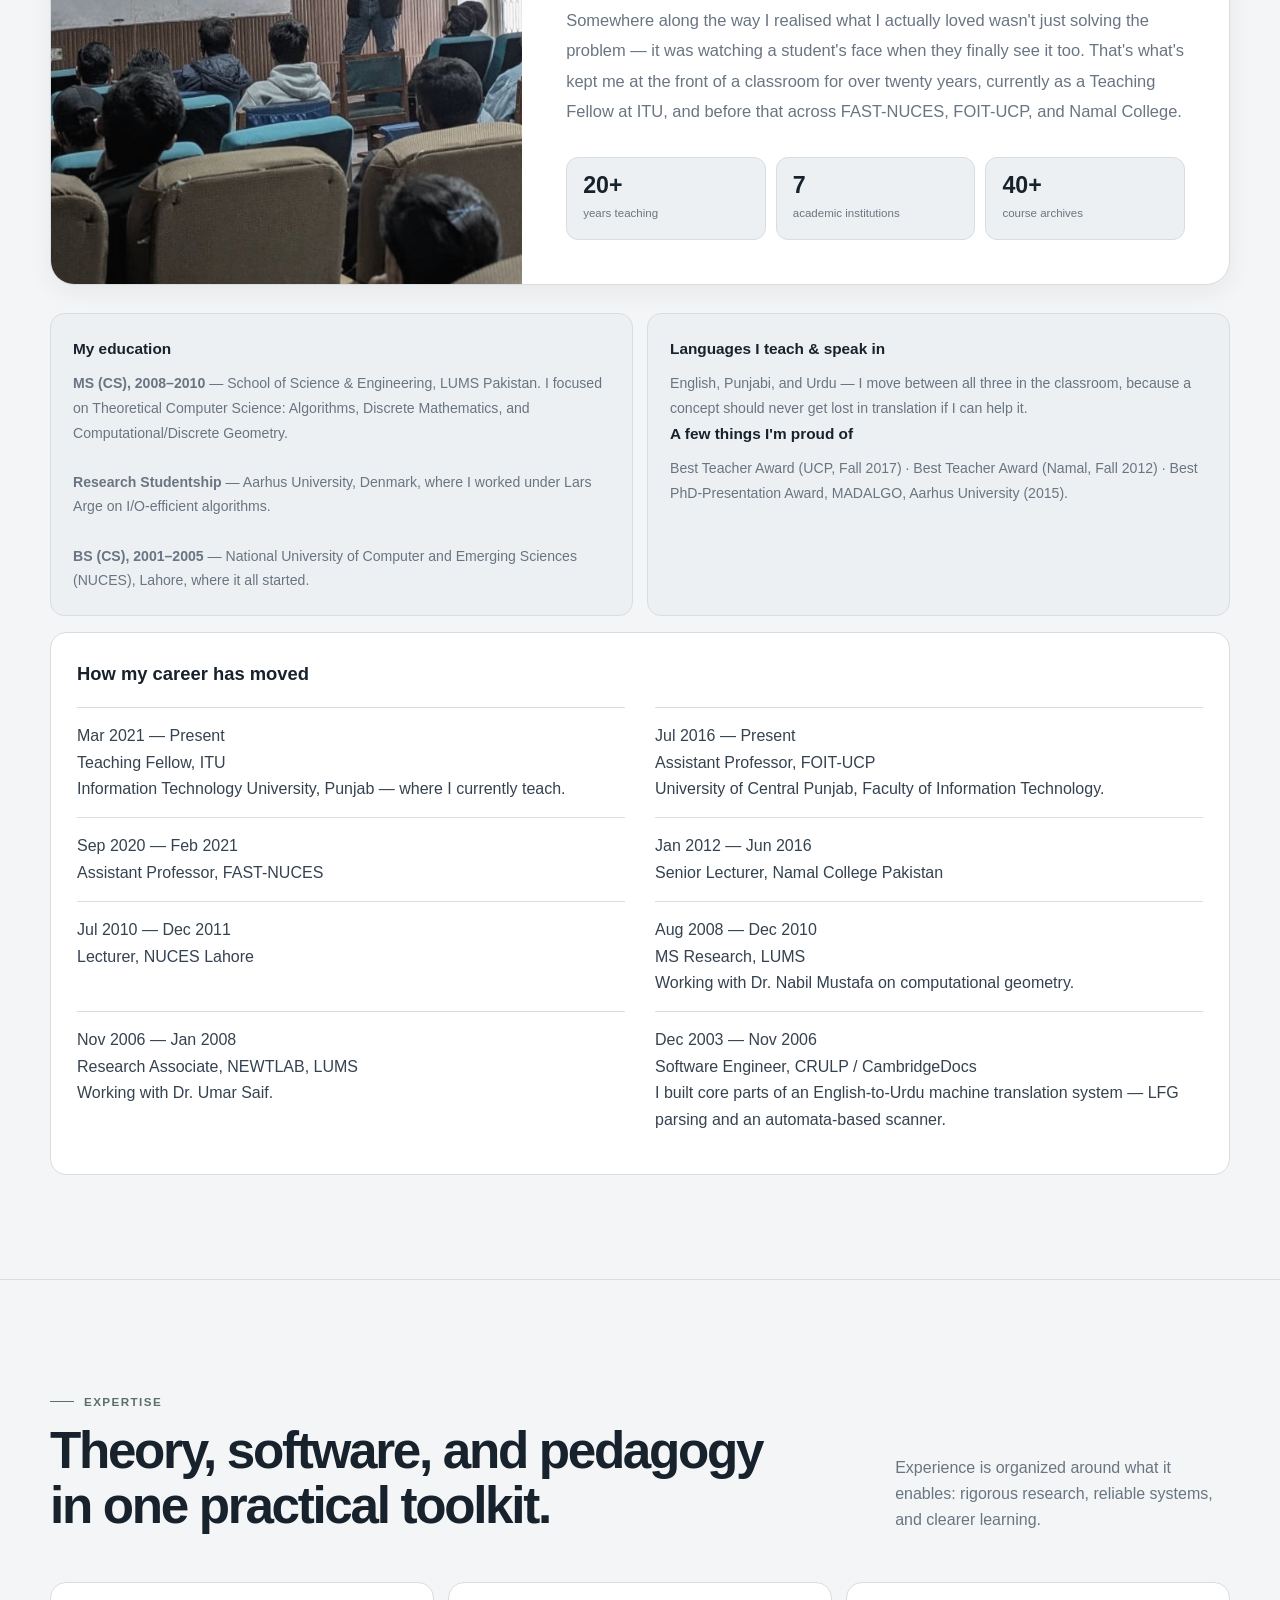
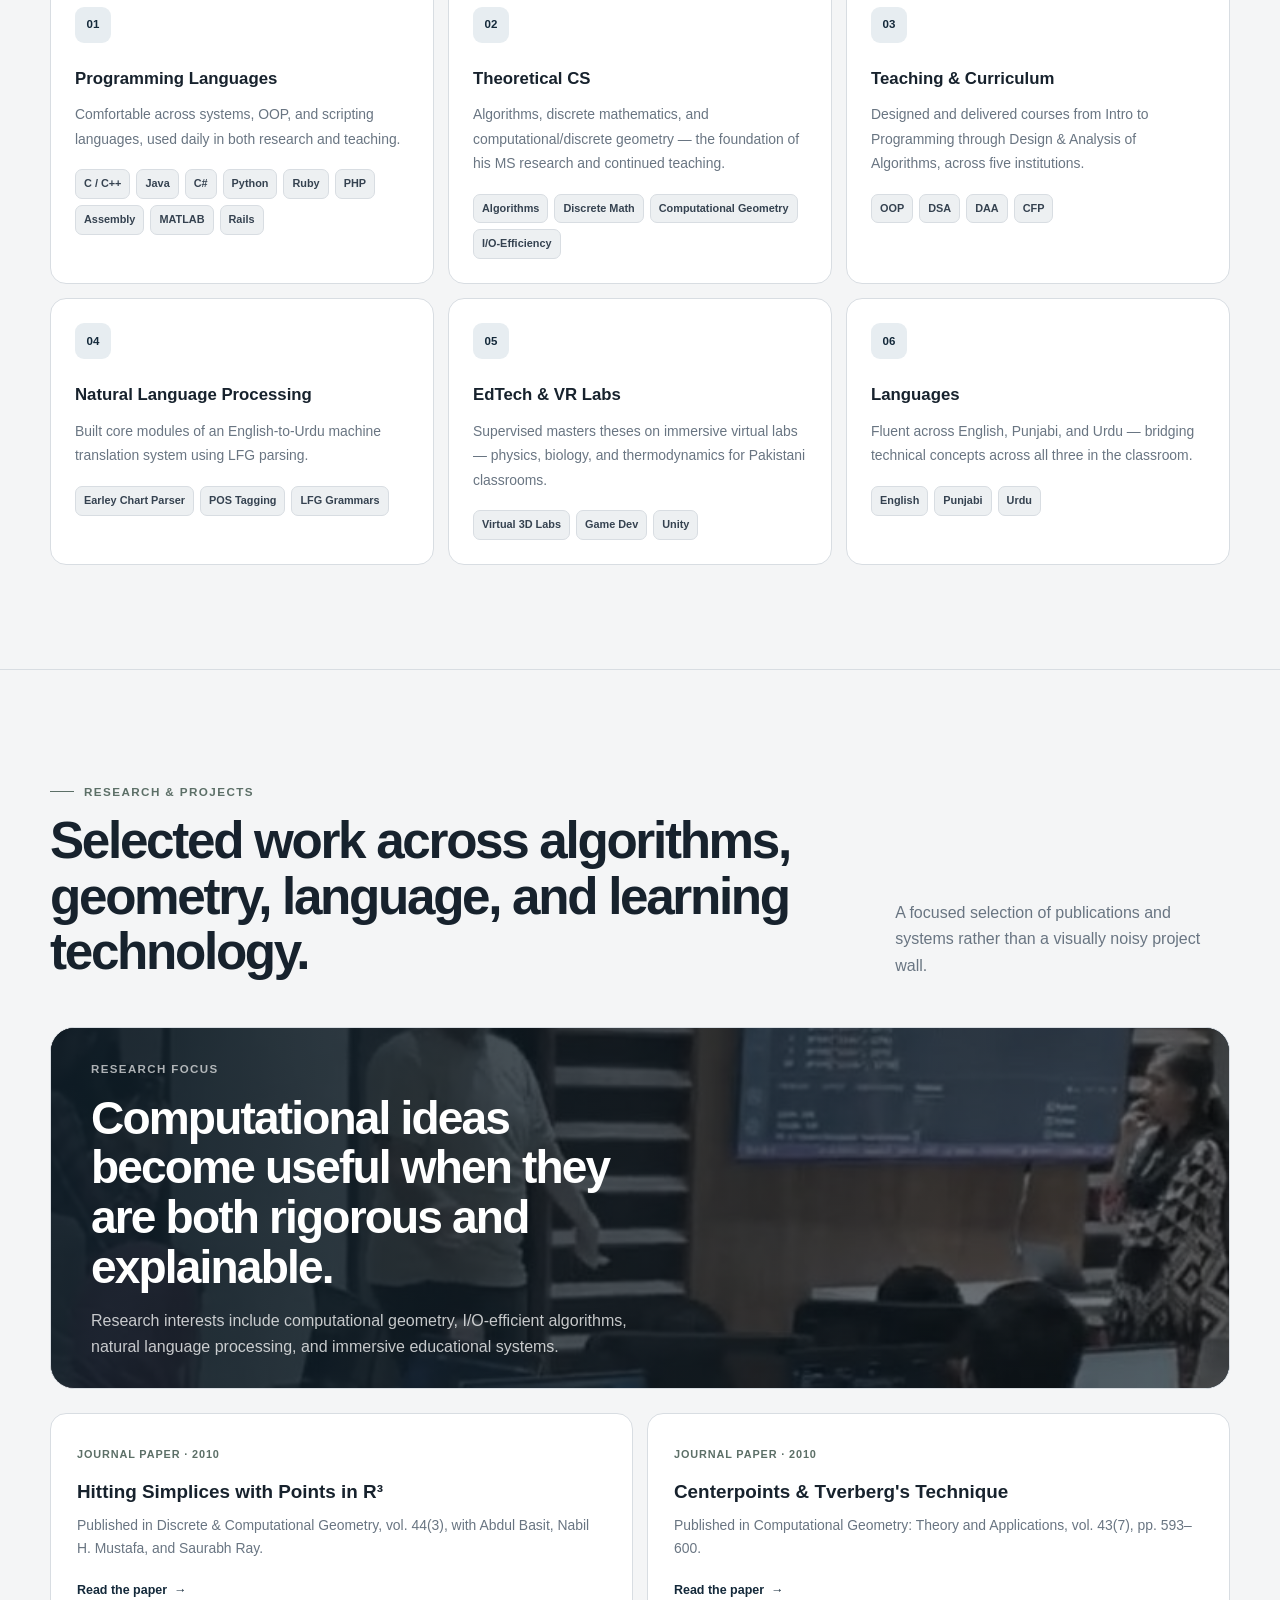
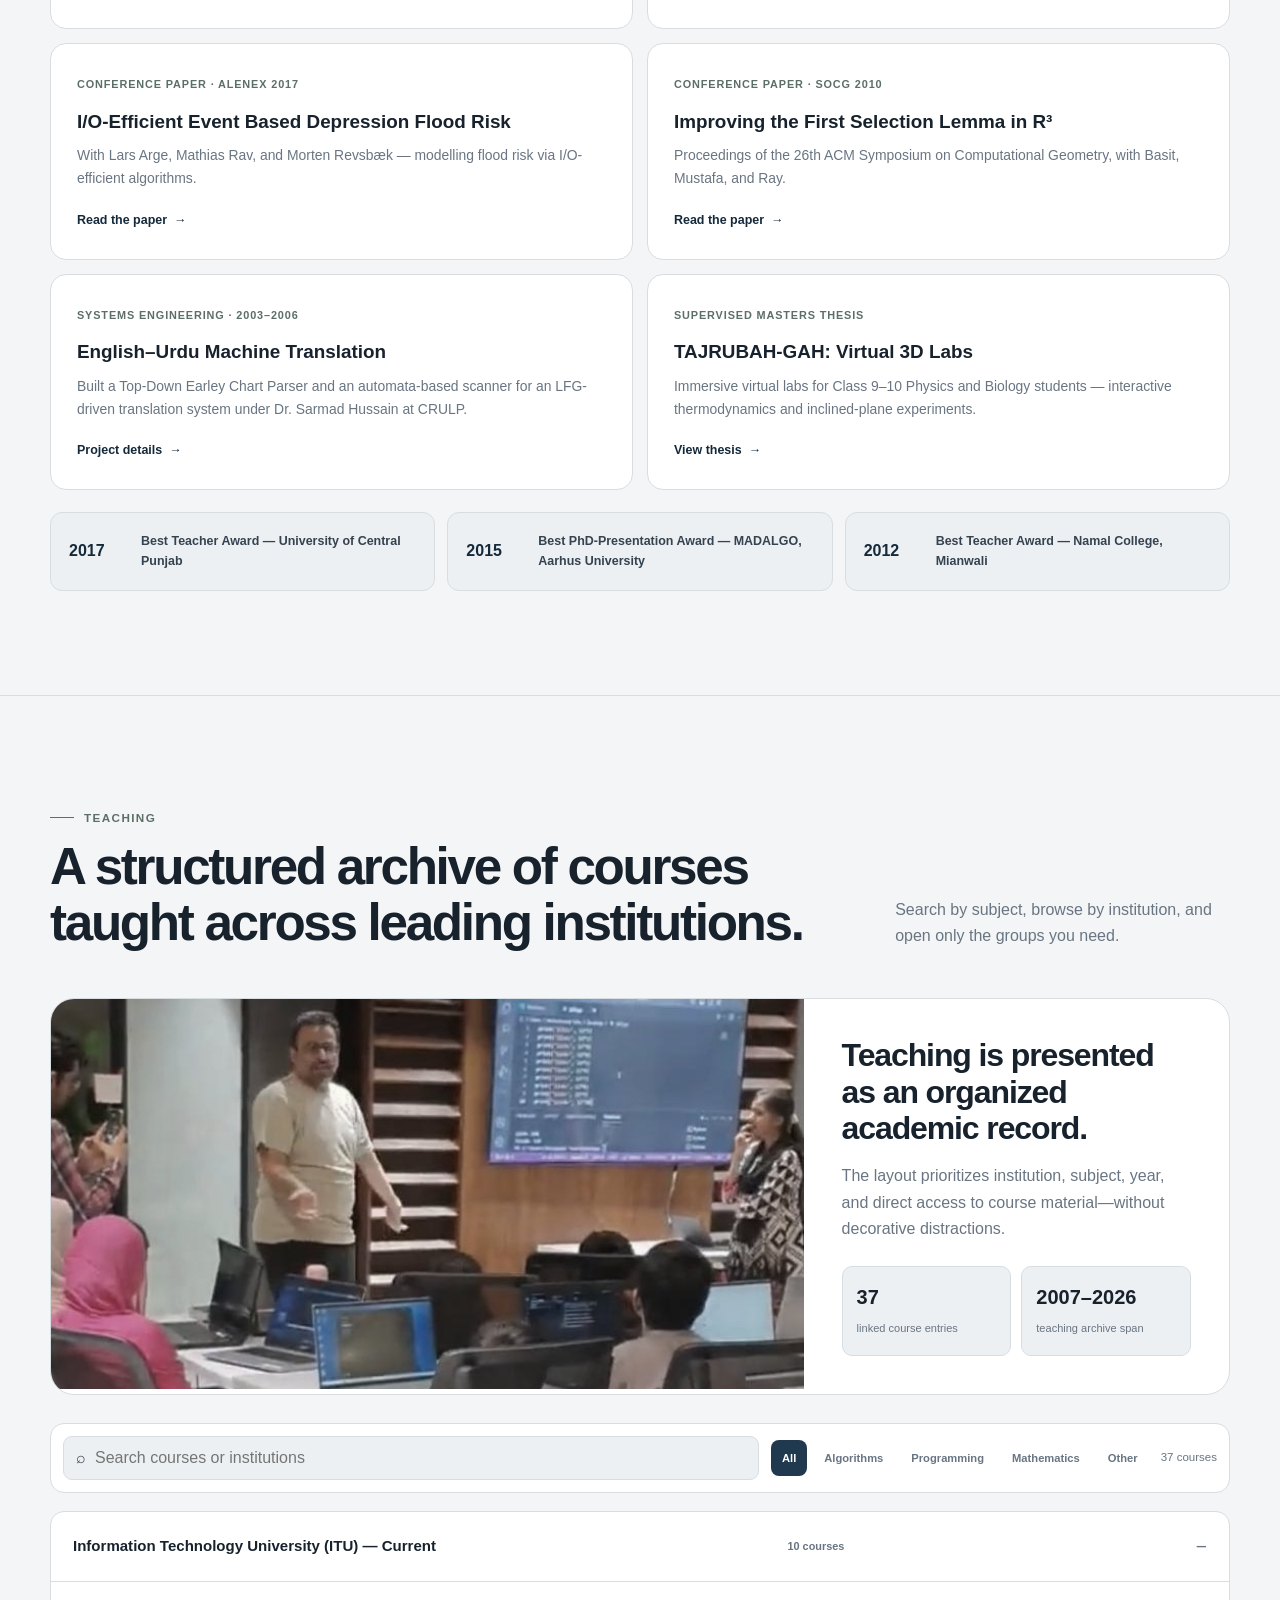
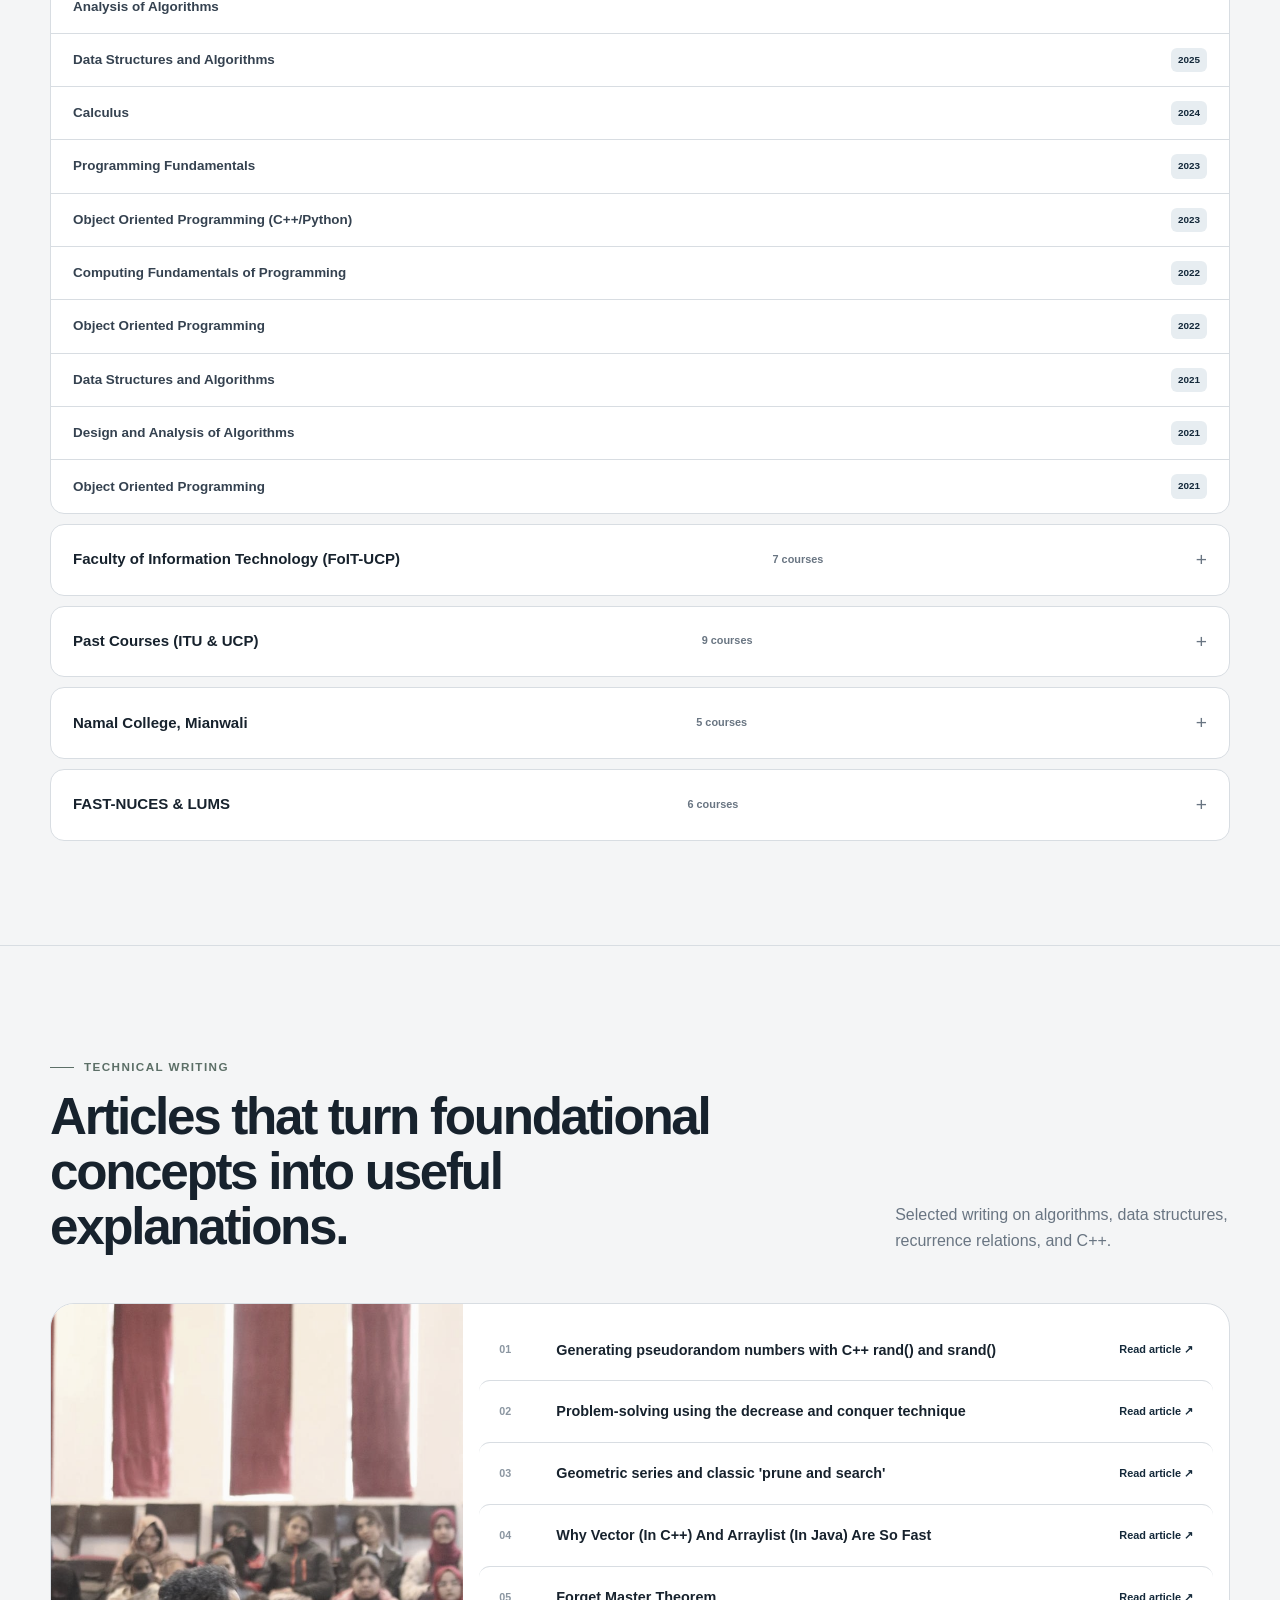
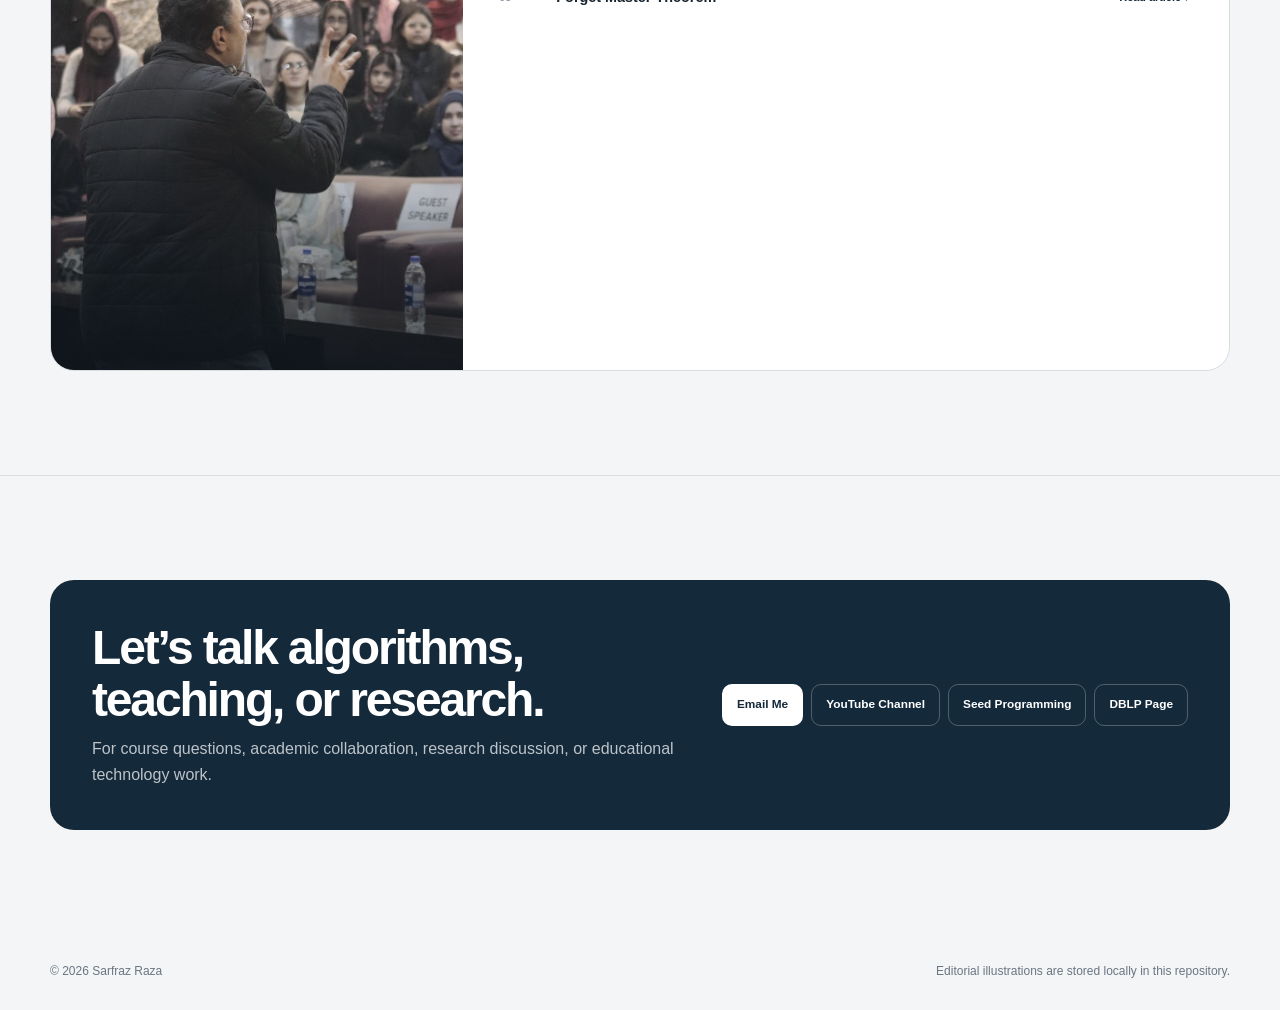
==== commit 58cd0111: "Version 2.0" ====
--- a/index.html
+++ b/index.html
@@ -4,1169 +4,734 @@
 <meta charset="UTF-8">
 <meta name="viewport" content="width=device-width, initial-scale=1.0">
 <title>Sarfraz Raza — Computer Scientist, Educator & Researcher</title>
-<meta name="description" content="Sarfraz Raza is a Teaching Fellow at ITU and Computer Science educator with 20+ years of experience in algorithms, computational geometry, and VR-EdTech research across LUMS, Aarhus University, FAST-NUCES, and Namal College.">
-<meta name="keywords" content="Sarfraz Raza, ITU, FAST-NUCES, FOIT-UCP, Namal College, Computer Science teacher Pakistan, algorithms, computational geometry, LUMS, Aarhus University, Teaching Fellow">
+<meta name="description" content="Sarfraz Raza is a Teaching Fellow at ITU and Computer Science educator with 20+ years of experience in algorithms, computational geometry, and VR-EdTech research.">
 <meta name="author" content="Sarfraz Raza">
-<meta name="robots" content="index, follow">
-<link rel="canonical" href="https://sites.google.com/site/sarfrazraza">
-<meta property="og:type" content="profile">
-<meta property="og:title" content="Sarfraz Raza — Computer Scientist, Educator & Researcher">
-<meta property="og:description" content="Teaching Fellow at ITU. Algorithms, computational geometry, and VR-EdTech research. 20+ years in the classroom.">
-<meta property="og:image" content="[data-uri]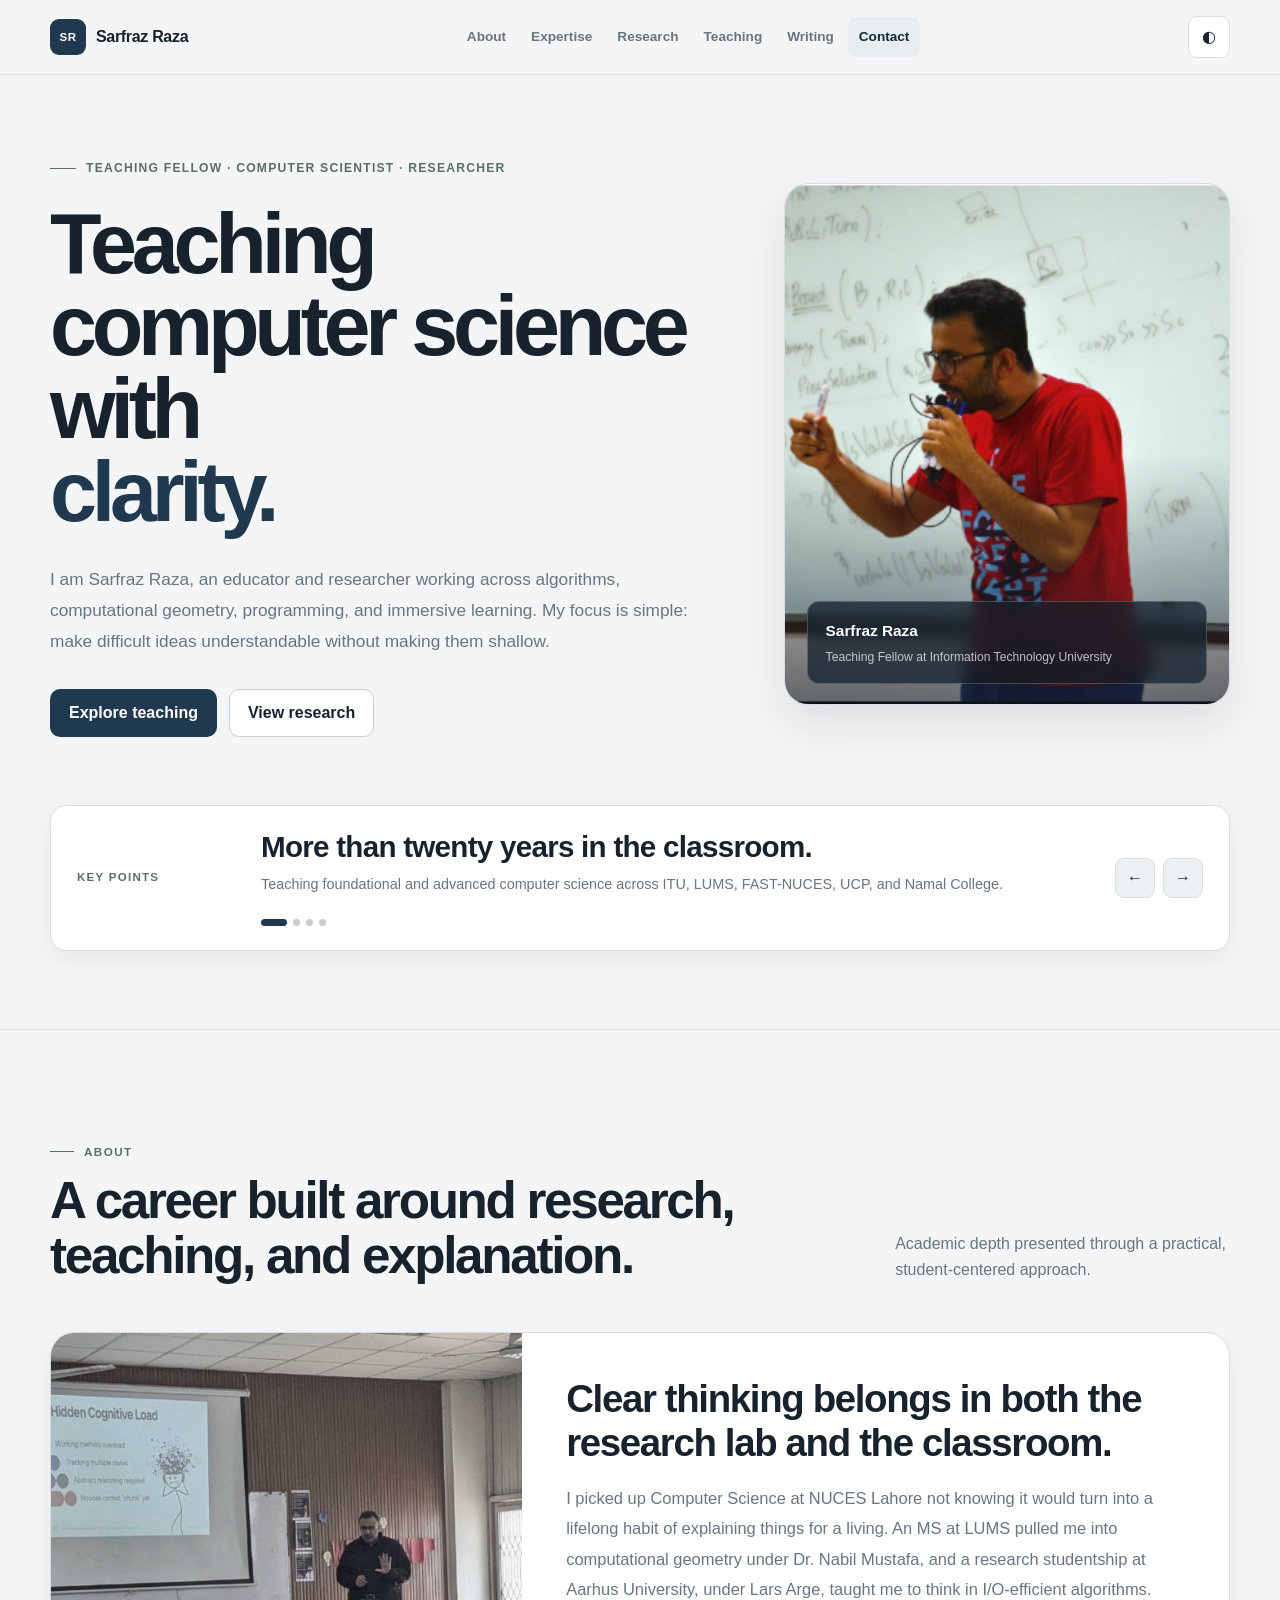
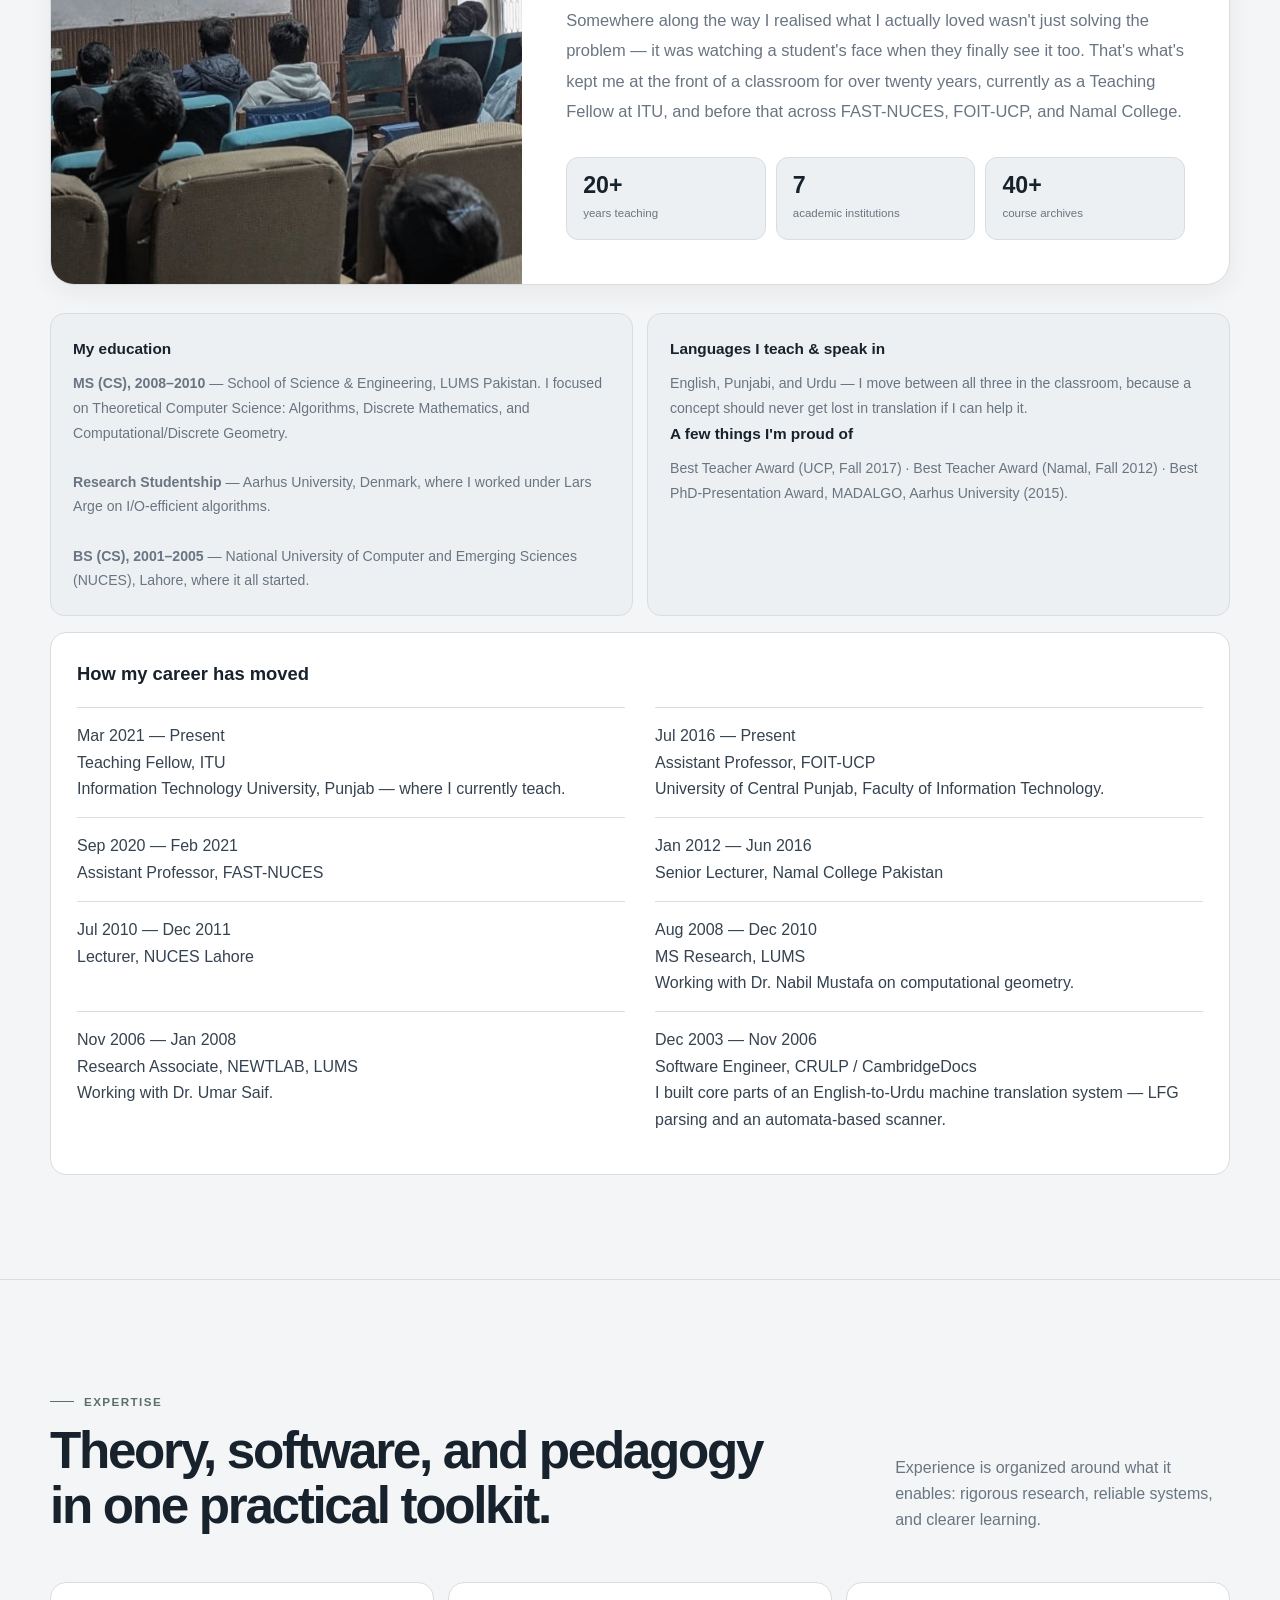
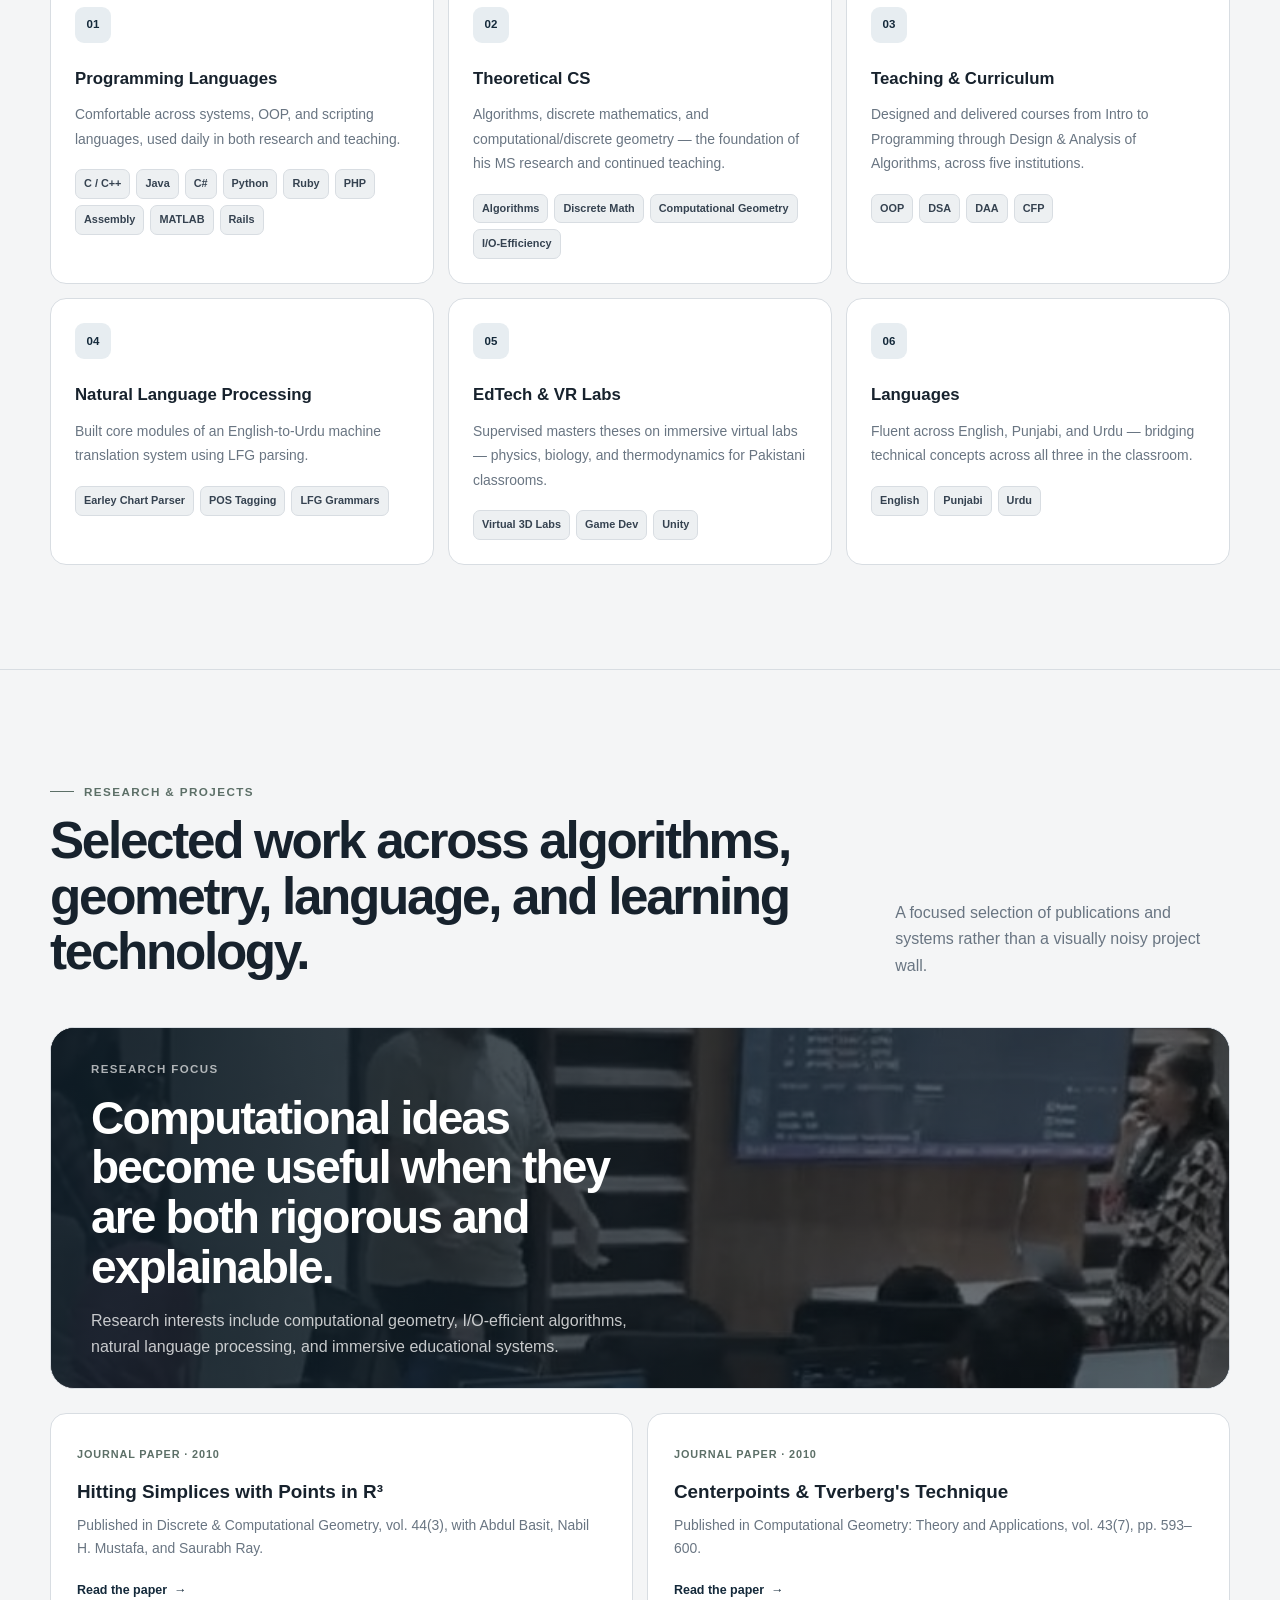
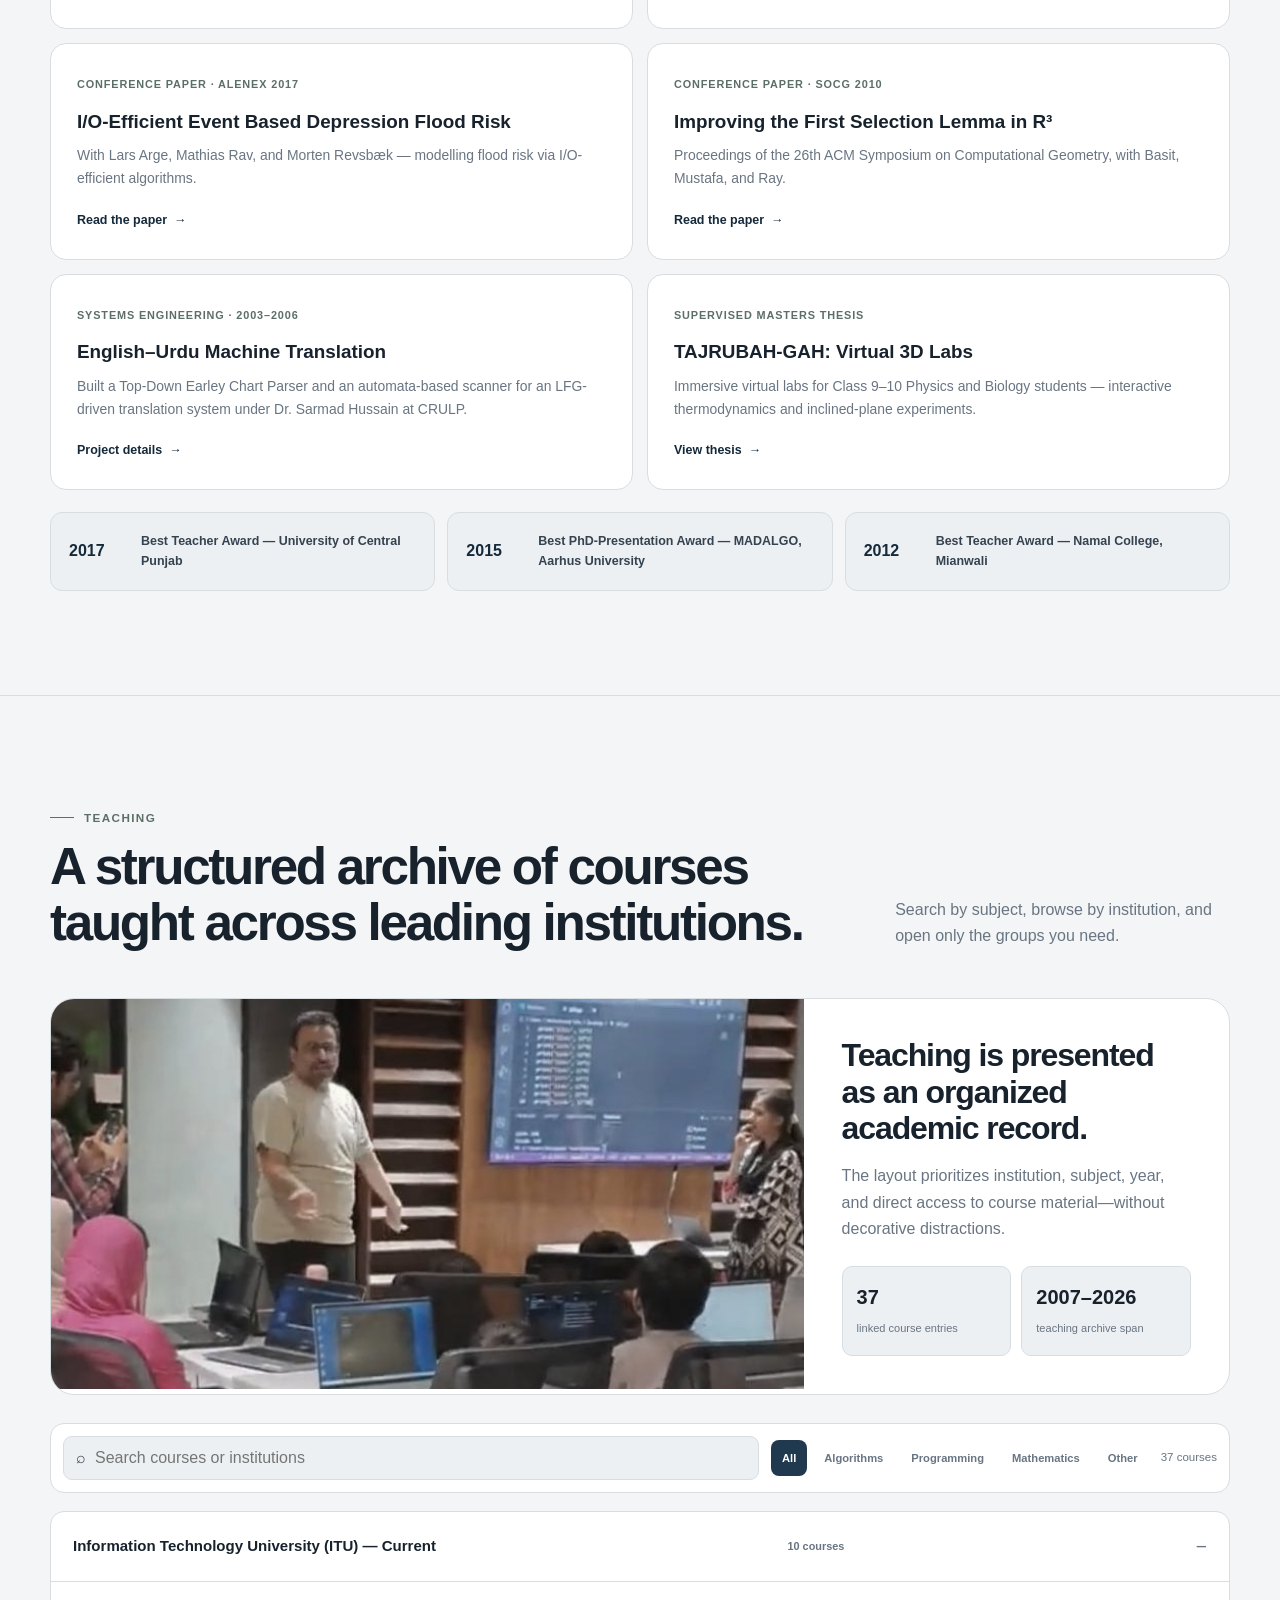
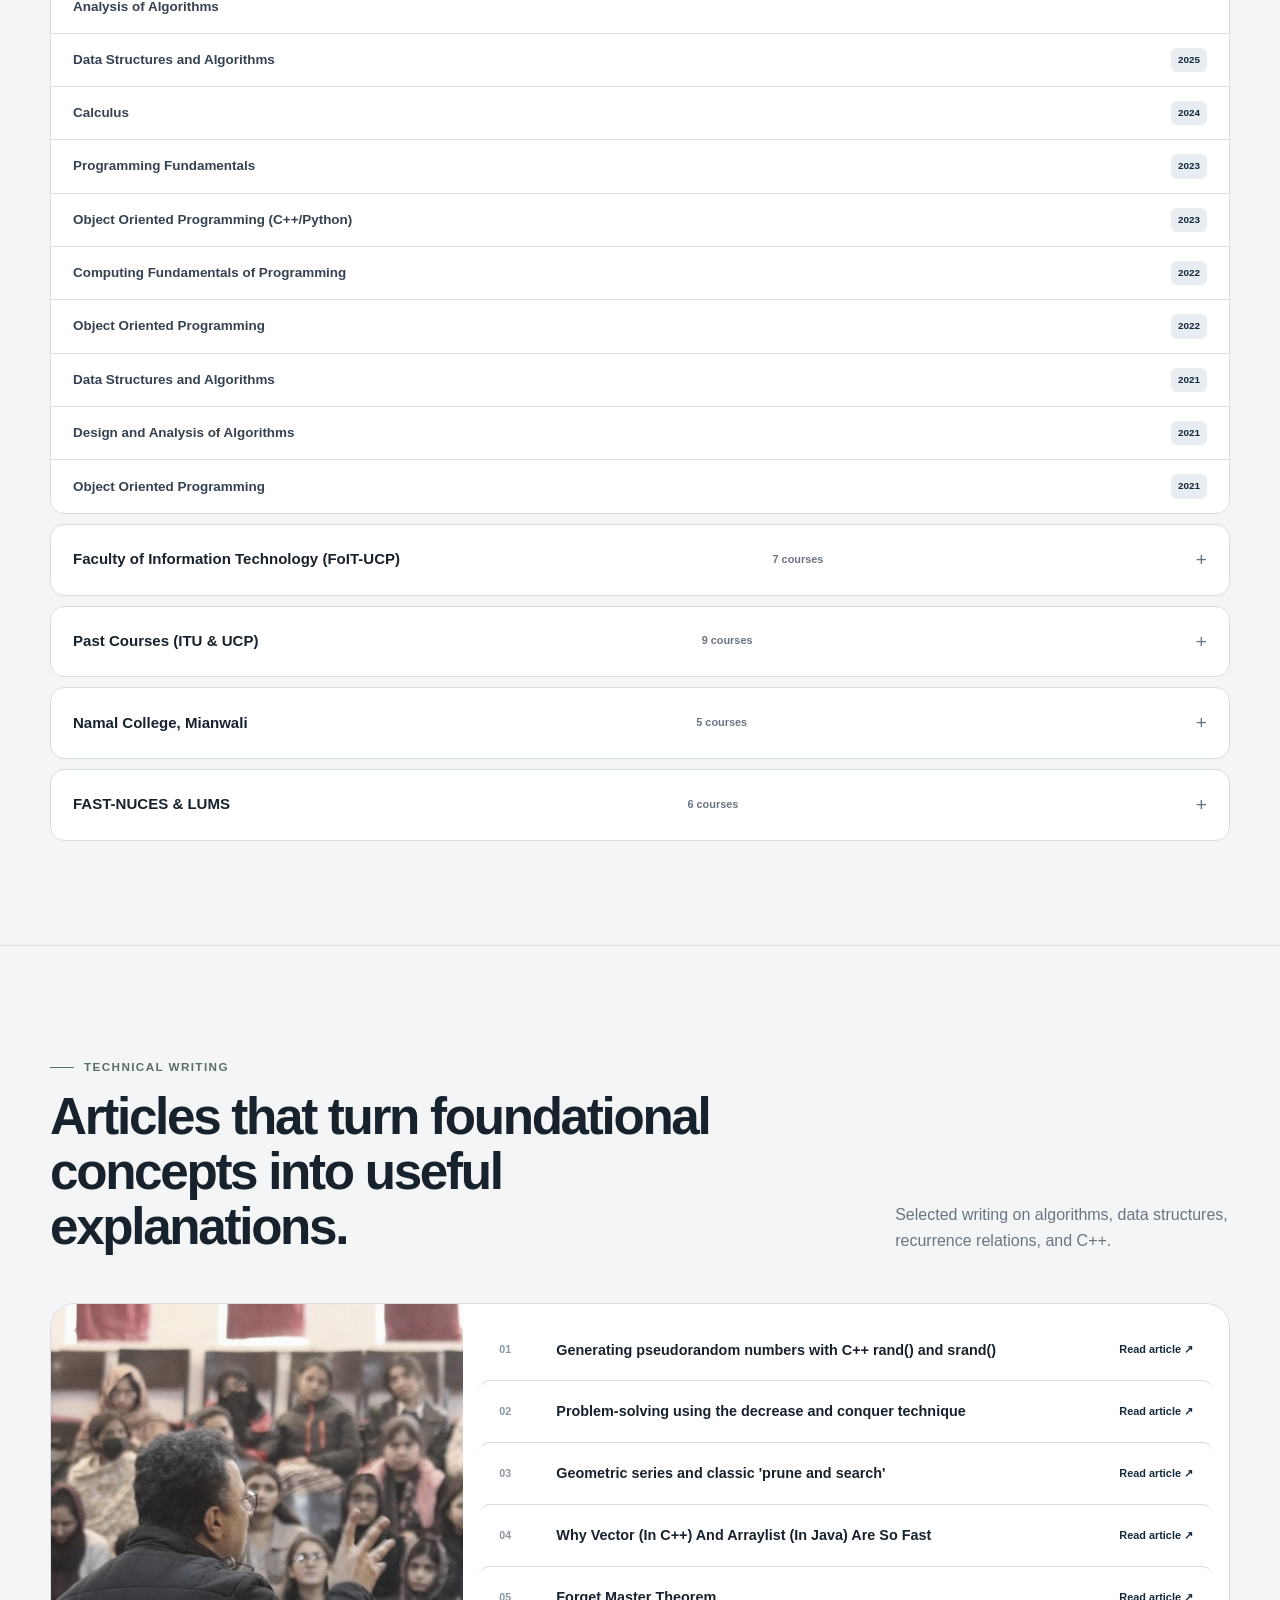
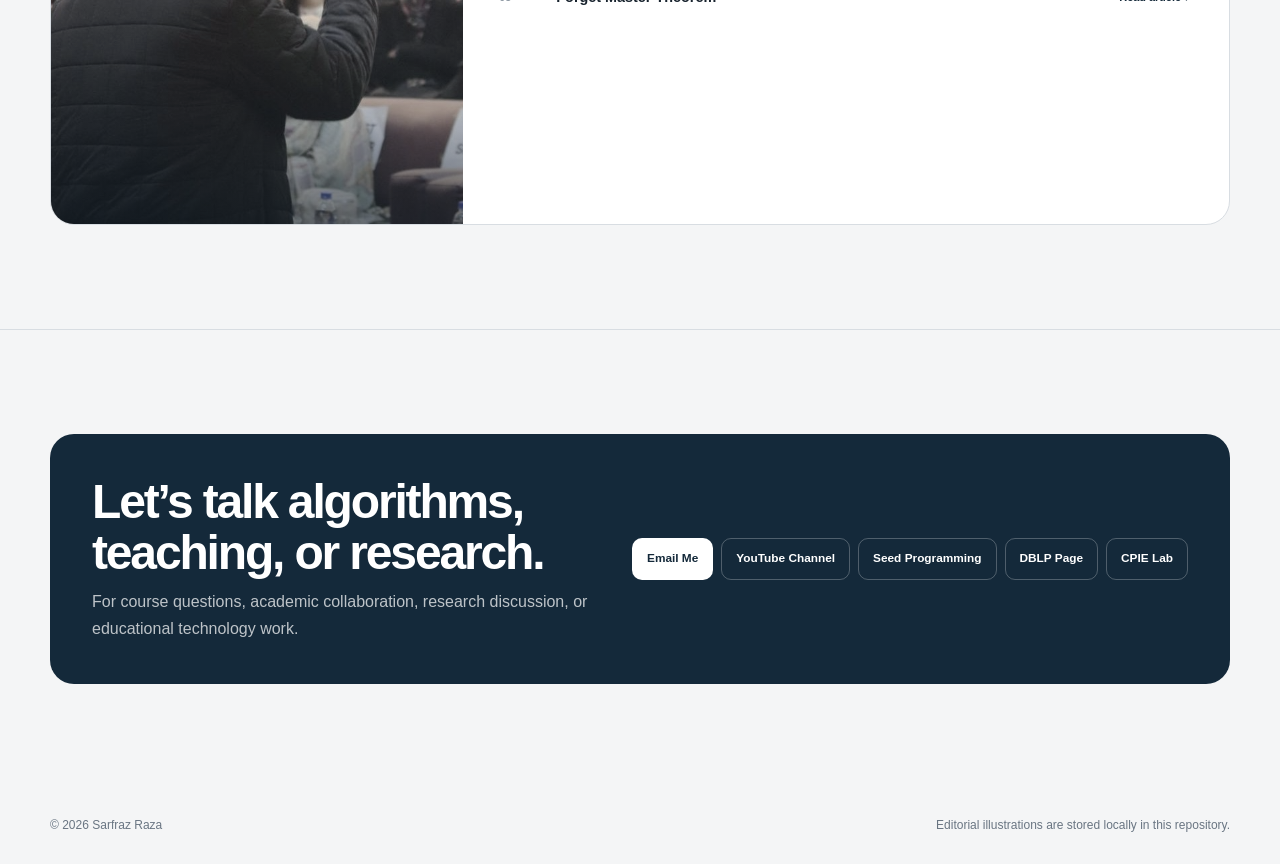
==== commit 60fcef75: "Version 2.2" ====
--- a/index.html
+++ b/index.html
@@ -642,7 +642,46 @@
   </section>
 
   <section class="section" id="contact">
-    <div class="container"><div class="contact-shell"><div><h2>Let’s talk algorithms, teaching, or research.</h2><p>For course questions, academic collaboration, research discussion, or educational technology work.</p></div><div class="contact-actions"><a class="btn btn-light" href="mailto:sarfraz.raza@itu.edu.pk">Email Me</a><a class="btn btn-outline-light" href="https://www.youtube.com/c/SarfrazRazaOfficial" rel="noopener noreferrer" target="_blank">YouTube Channel</a><a class="btn btn-outline-light" href="http://seedprogramming.org" rel="noopener noreferrer" target="_blank">Seed Programming</a><a class="btn btn-outline-light" href="https://dblp.uni-trier.de/pers/hd/r/Raza:Sarfraz" rel="noopener noreferrer" target="_blank">DBLP Page</a></div></div></div>
+    <div class="container">
+      <div class="contact-shell">
+        <div>
+          <h2>Let’s talk algorithms, teaching, or research.</h2>
+          <p>For course questions, academic collaboration, research discussion, or educational technology work.</p>
+        </div>
+  
+        <div class="contact-actions">
+          <a class="btn btn-light" href="mailto:sarfraz.raza@itu.edu.pk">Email Me</a>
+  
+          <a class="btn btn-outline-light"
+             href="https://www.youtube.com/c/SarfrazRazaOfficial"
+             target="_blank"
+             rel="noopener noreferrer">
+            YouTube Channel
+          </a>
+  
+          <a class="btn btn-outline-light"
+             href="http://seedprogramming.org"
+             target="_blank"
+             rel="noopener noreferrer">
+            Seed Programming
+          </a>
+  
+          <a class="btn btn-outline-light"
+             href="https://dblp.uni-trier.de/pers/hd/r/Raza:Sarfraz"
+             target="_blank"
+             rel="noopener noreferrer">
+            DBLP Page
+          </a>
+  
+          <a class="btn btn-outline-light"
+             href="https://cpie-lab.vercel.app/"
+             target="_blank"
+             rel="noopener noreferrer">
+            CPIE Lab
+          </a>
+        </div>
+      </div>
+    </div>
   </section>
 </main>
 <footer><div class="container footer-inner"><span>© 2026 Sarfraz Raza</span><span class="photo-credit">Editorial illustrations are stored locally in this repository.</span></div></footer>
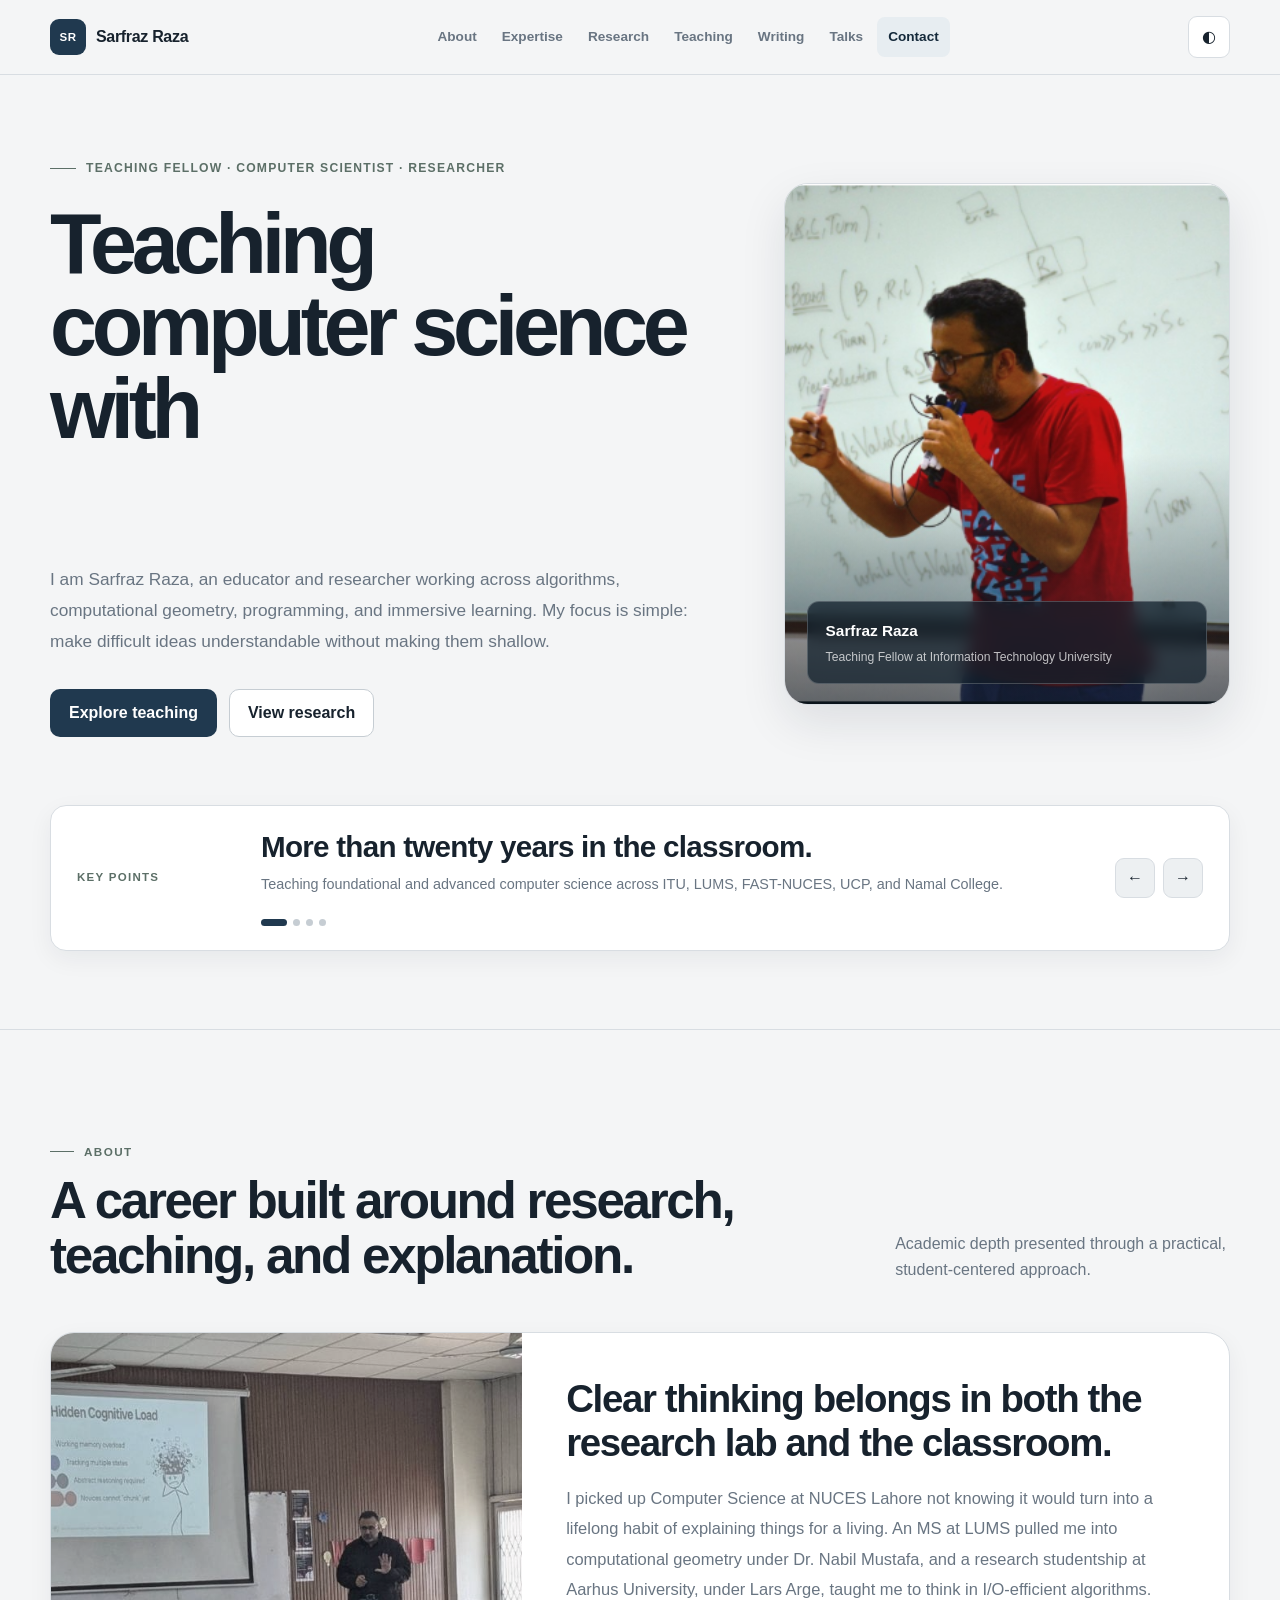
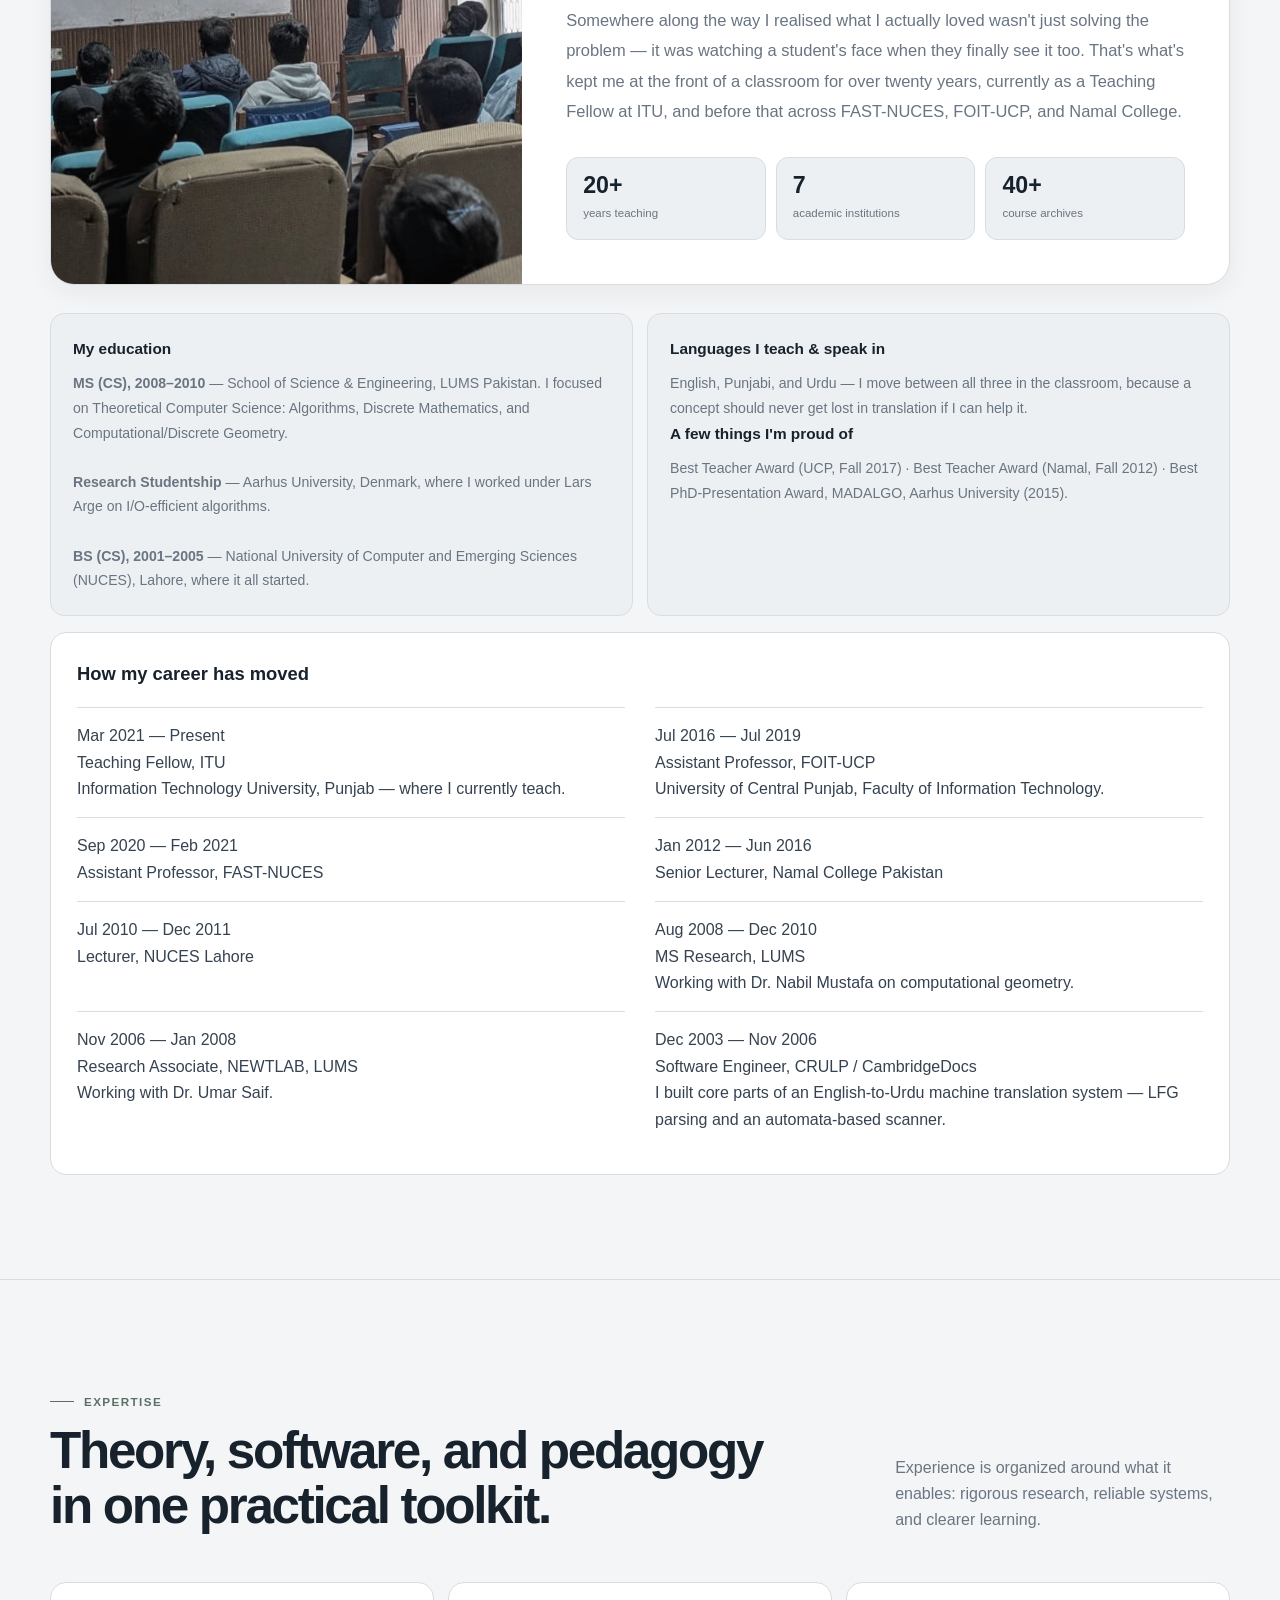
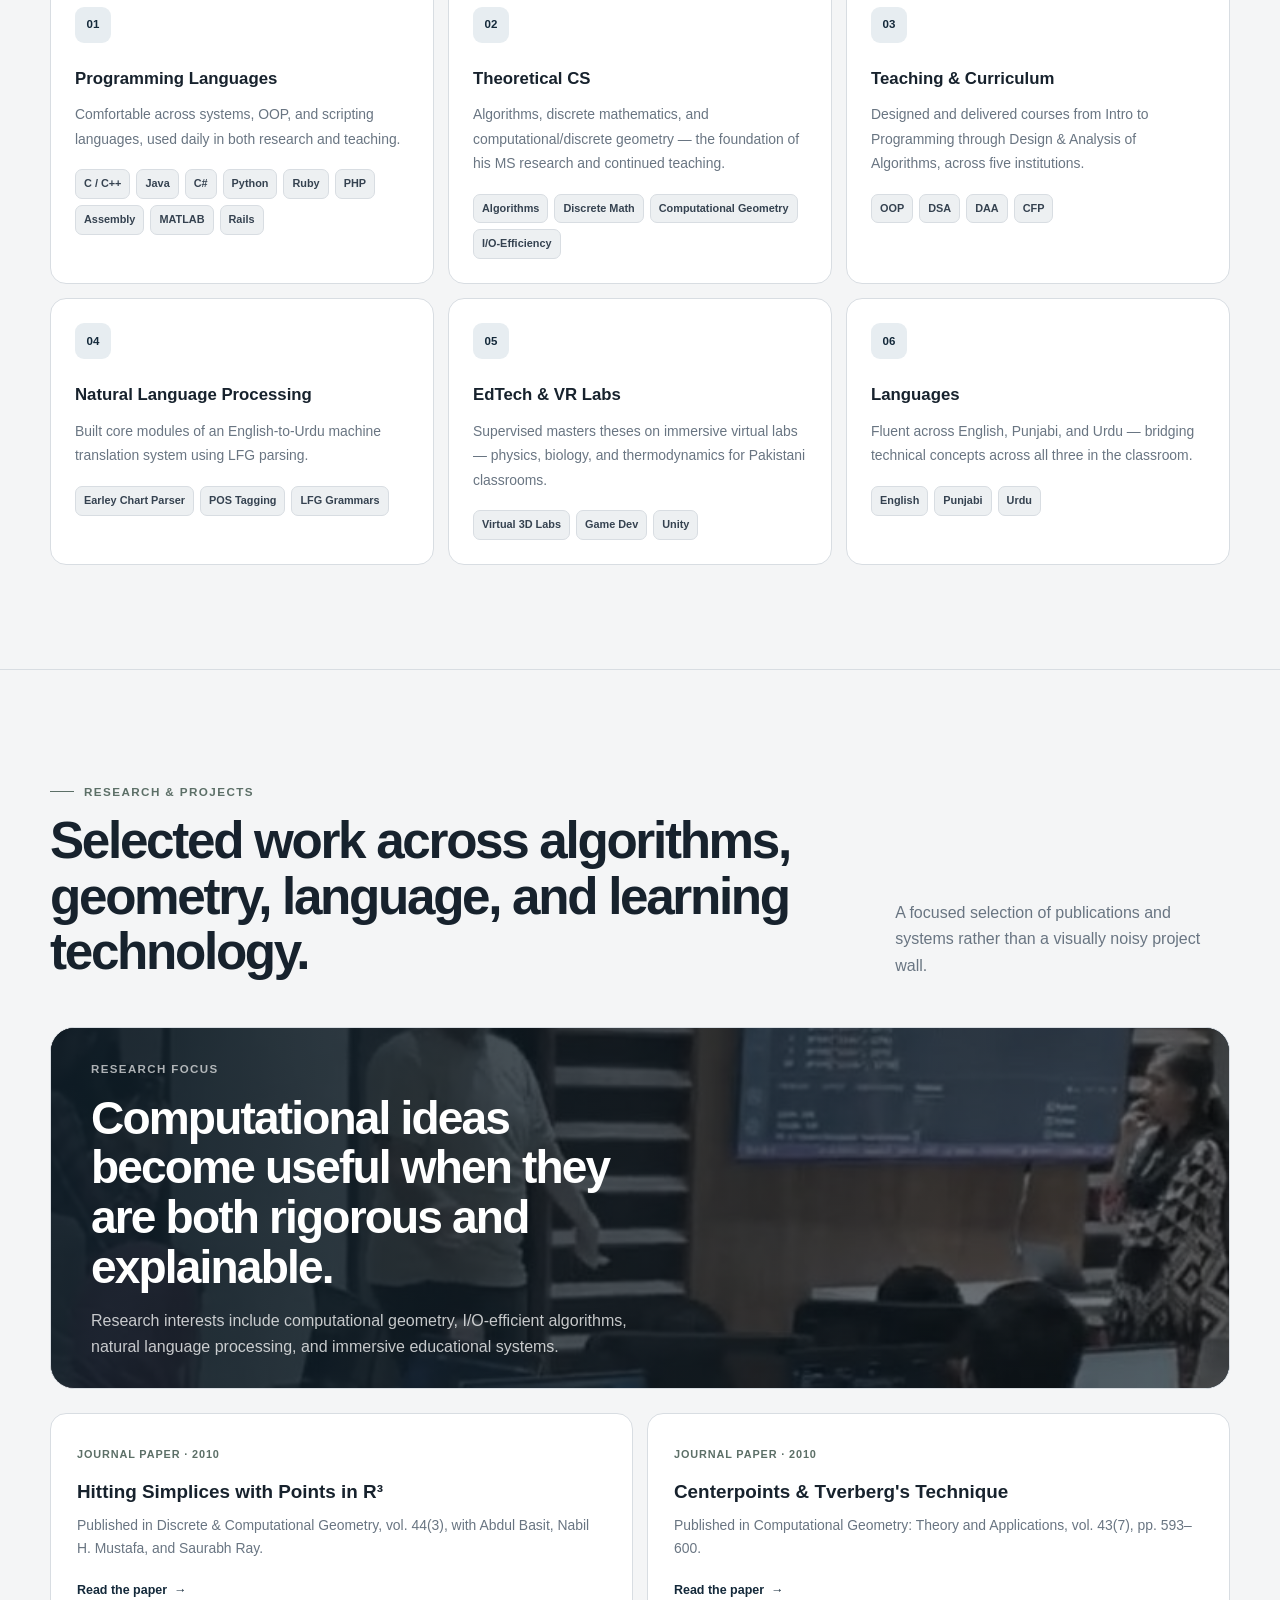
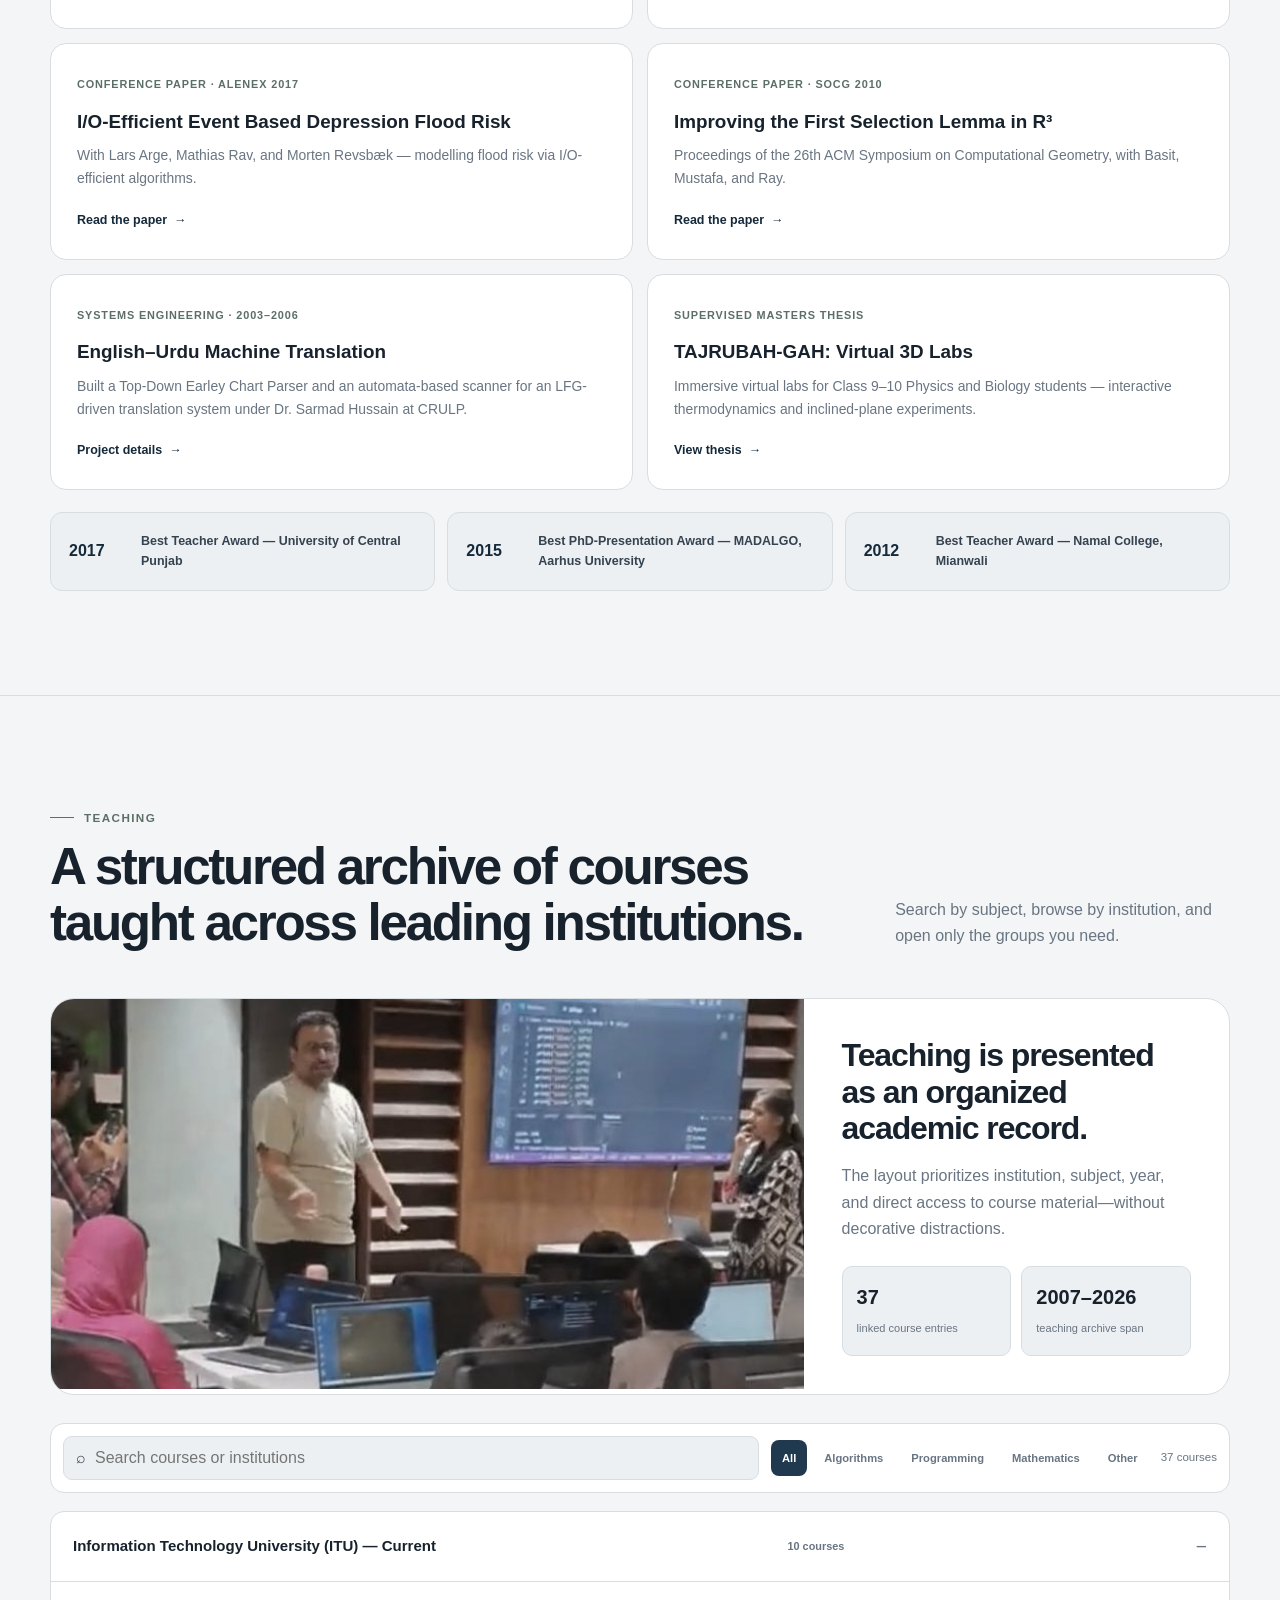
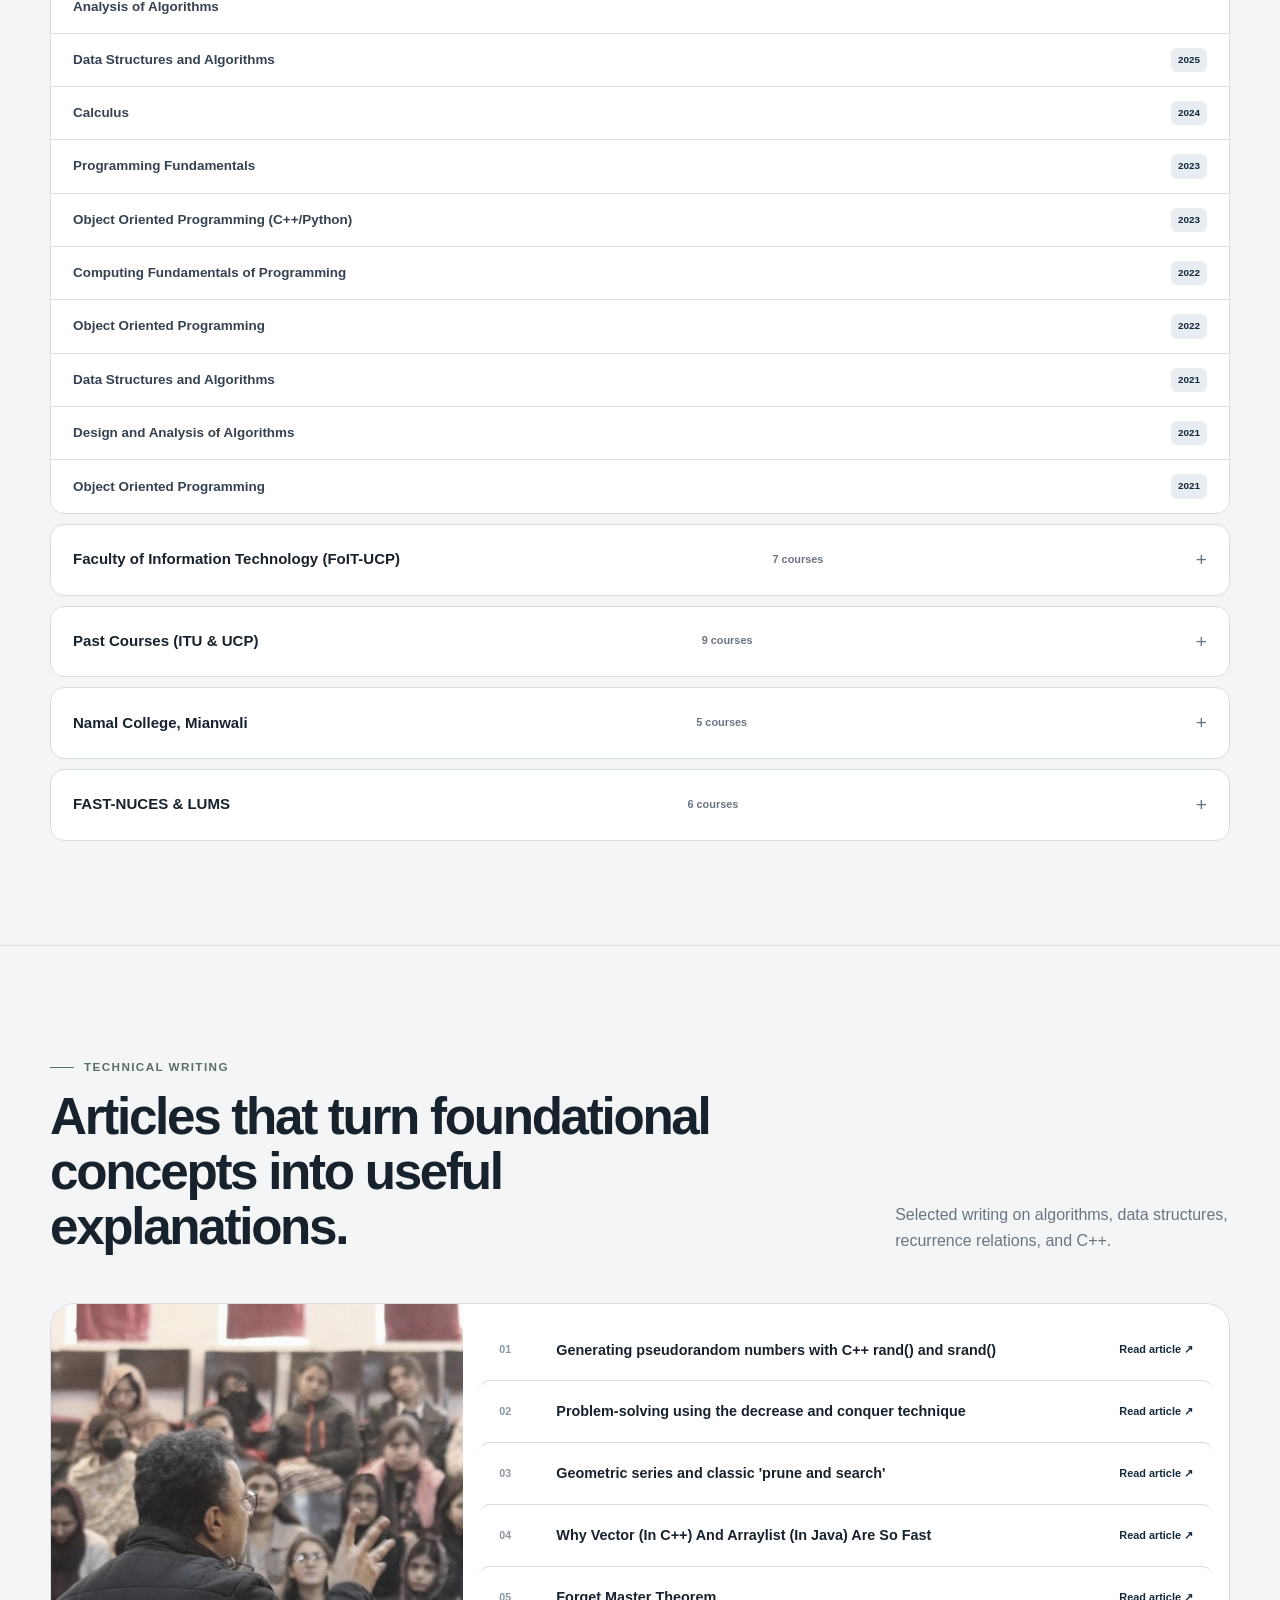
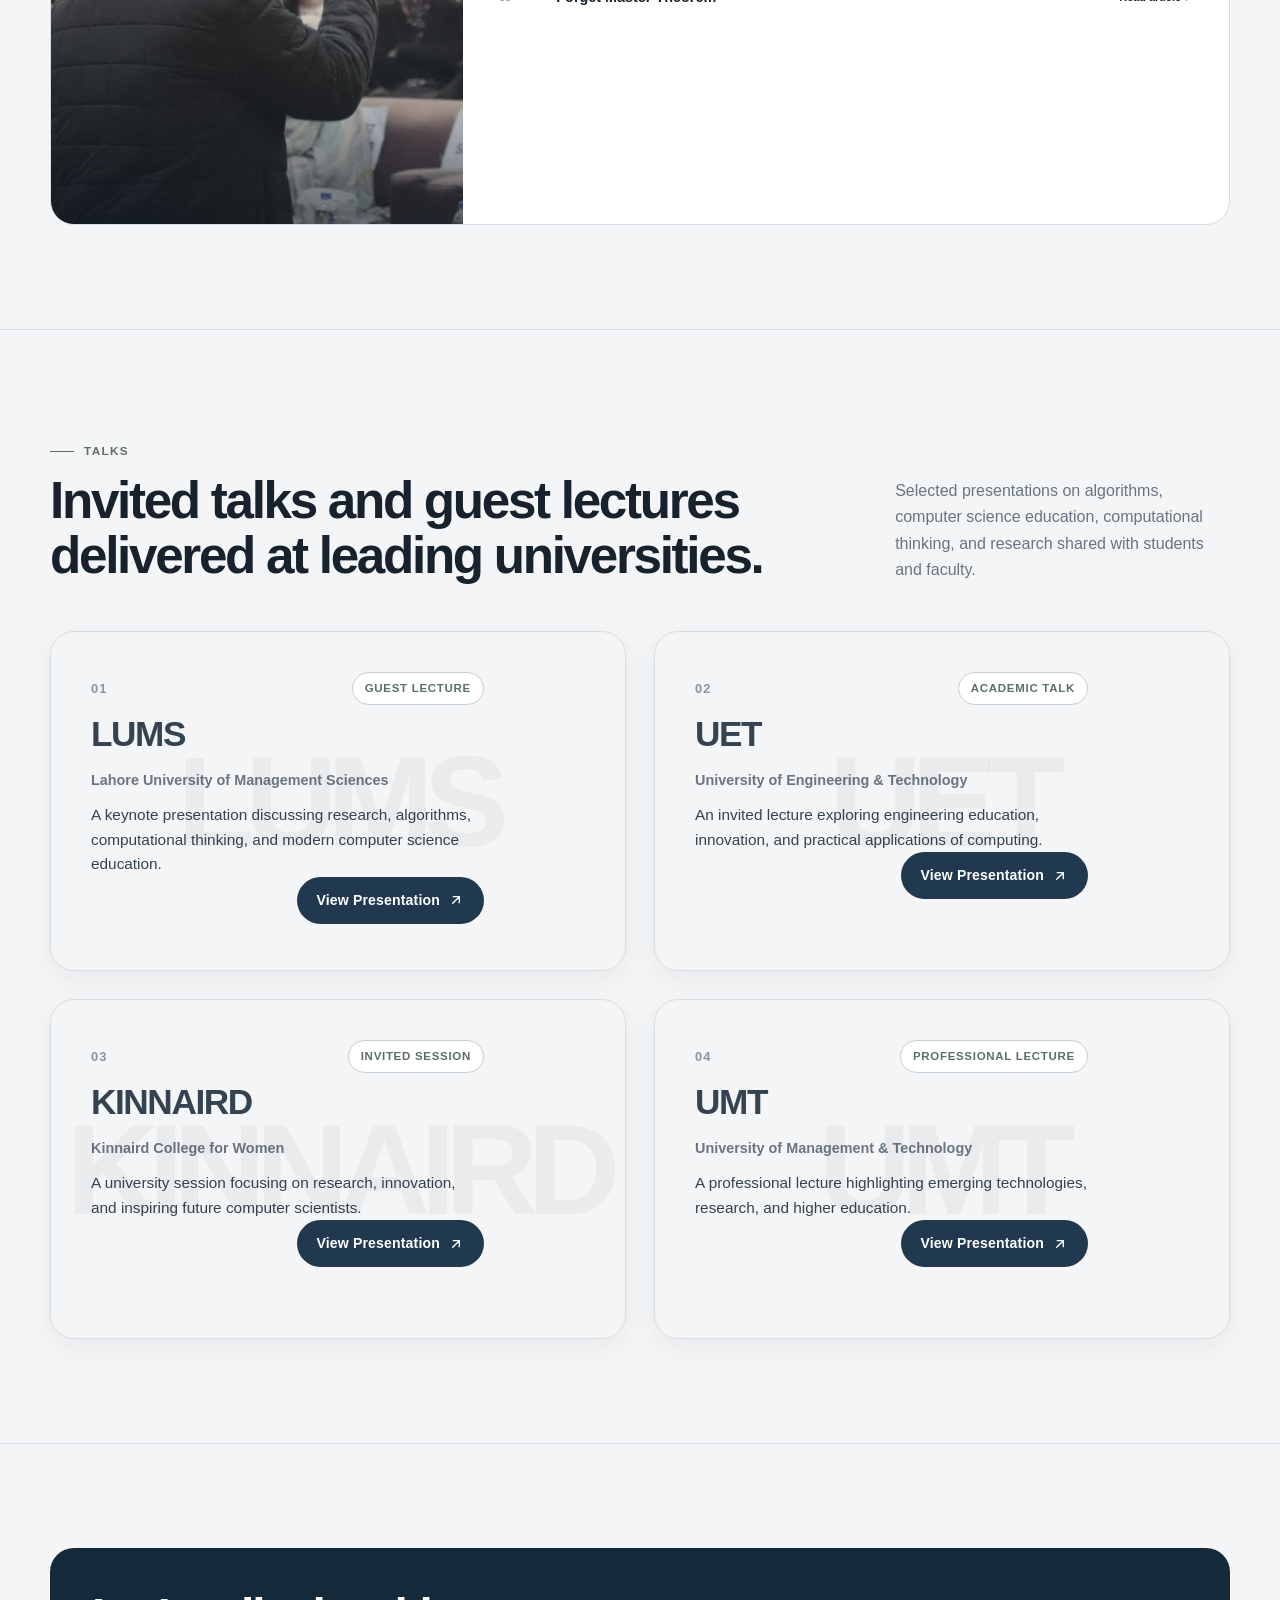
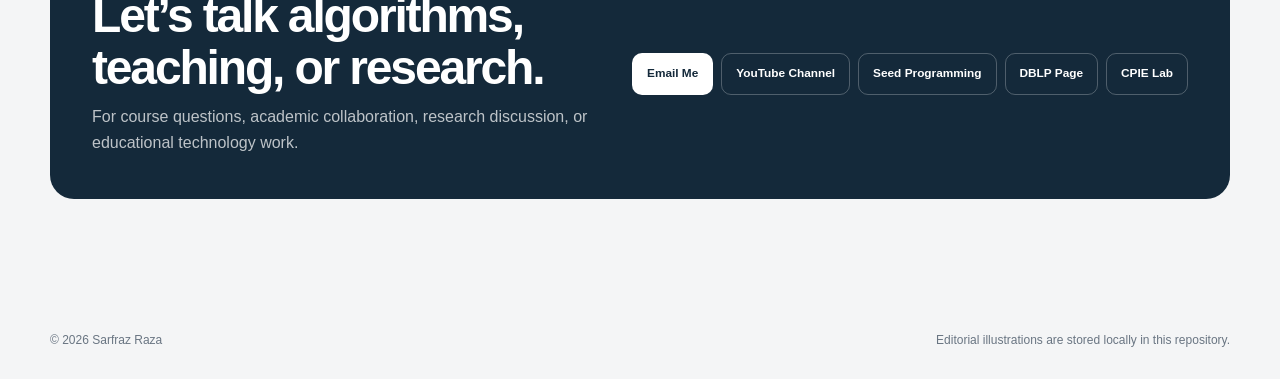
==== commit 31d6f293: "Version 3.0 with talks" ====
--- a/index.html
+++ b/index.html
@@ -280,6 +280,200 @@
   .contact-shell{padding:28px}
 }
 @media(prefers-reduced-motion:reduce){html{scroll-behavior:auto}*{transition:none!important;animation:none!important}}
+
+/* ===== Talks grid ===== */
+.talk-grid{
+  display:grid;
+  grid-template-columns:repeat(2,1fr);
+  gap:28px;
+}
+@media (max-width:860px){
+  .talk-grid{grid-template-columns:1fr}
+}
+
+/* ===== Card shell ===== */
+.talk-card{
+  position:relative;
+  isolation:isolate;
+  overflow:hidden;
+  border-radius:var(--radius-lg);
+  border:1px solid var(--border);
+  min-height:340px;
+  display:flex;
+  box-shadow:var(--shadow-sm);
+  transition:box-shadow .35s var(--ease), transform .35s var(--ease);
+}
+.talk-card:hover{
+  box-shadow:var(--shadow-md);
+  transform:translateY(-4px);
+}
+
+/* ===========================================
+Large Background Typography
+=========================================== */
+
+.talk-card{
+ position:relative;
+ overflow:hidden;
+}
+
+.talk-card-bg-text{
+
+ position:absolute;
+
+ inset:0;
+
+ display:flex;
+ align-items:center;
+ justify-content:center;
+
+ z-index:0;
+
+ font-size:clamp(5rem, 10vw, 8rem);
+
+ font-weight:900;
+
+ letter-spacing:-0.08em;
+
+ text-transform:uppercase;
+
+ user-select:none;
+ pointer-events:none;
+ white-space:nowrap;
+
+ color:rgba(15,23,42,.045);
+
+ transition:
+     transform .45s var(--ease),
+     color .35s var(--ease);
+
+}
+
+.talk-card:hover .talk-card-bg-text{
+
+ transform:scale(1.05);
+
+ color:rgba(15,23,42,.07);
+
+}
+
+html[data-theme="dark"] .talk-card-bg-text{
+
+ color:rgba(255,255,255,.05);
+
+}
+
+html[data-theme="dark"] .talk-card:hover .talk-card-bg-text{
+
+ color:rgba(255,255,255,.08);
+
+}
+
+
+
+/* ===========================================
+Theme-specific logo tweaks
+=========================================== */
+
+html[data-theme="light"] .talk-card-bg img{
+
+ opacity:.08;
+
+}
+
+html[data-theme="dark"] .talk-card-bg img{
+
+ opacity:.12;
+
+}
+
+.talk-card-content{
+
+  padding:40px;
+  gap:32px;
+
+}
+
+/* ===== Top row: number + tag ===== */
+.talk-card-top{
+  display:flex;
+  align-items:center;
+  justify-content:space-between;
+}
+.talk-number{
+  font-size:.8rem;
+  font-weight:800;
+  letter-spacing:.08em;
+  color:var(--faint);
+}
+.talk-tag{
+  display:inline-flex;
+  align-items:center;
+  padding:6px 12px;
+  border-radius:999px;
+  border:1px solid var(--border-strong);
+  background:var(--surface);
+  color:var(--sage);
+  font-size:.72rem;
+  font-weight:700;
+  letter-spacing:.06em;
+  text-transform:uppercase;
+}
+
+/* ===== Main text block ===== */
+.talk-main{
+  display:flex;
+  flex-direction:column;
+  gap:10px;
+}
+.talk-university h3{
+
+  font-size:2.2rem;
+  font-weight:750;
+  letter-spacing:-0.04em;
+  margin-bottom:6px;
+
+}
+.talk-university span{
+  display:block;
+  margin-top:4px;
+  color:var(--muted);
+  font-size:.9rem;
+  font-weight:600;
+}
+.talk-description{
+  max-width:46ch;
+  color:var(--text);
+  font-size:.96rem;
+  line-height:1.6;
+}
+
+
+/* ===== CTA ===== */
+.talk-bottom{
+  display:flex;
+  justify-content:flex-end;
+}
+.talk-cta{
+  display:inline-flex;
+  align-items:center;
+  gap:8px;
+  padding:12px 20px;
+  border-radius:999px;
+  background:var(--navy);
+  color:var(--surface);
+  font-size:.88rem;
+  font-weight:700;
+  letter-spacing:.01em;
+  text-decoration:none;
+  transition:background .25s var(--ease), transform .25s var(--ease), gap .25s var(--ease);
+}
+.talk-cta svg{transition:transform .25s var(--ease)}
+.talk-cta:hover{
+  background:var(--navy-strong);
+  gap:12px;
+}
+.talk-cta:hover svg{transform:translate(2px,-2px)}
 </style>
 </head>
 <body>
@@ -293,6 +487,7 @@
       <li><a href="#research">Research</a></li>
       <li><a href="#teaching">Teaching</a></li>
       <li><a href="#writing">Writing</a></li>
+      <li><a href="#talks">Talks</a></li>
       <li><a href="#contact">Contact</a></li>
     </ul>
     <div class="nav-actions">
@@ -381,7 +576,7 @@
 <div class="td">Information Technology University, Punjab — where I currently teach.</div>
 </div>
 <div class="timeline-item">
-<div class="ty">Jul 2016 — Present</div>
+<div class="ty">Jul 2016 — Jul 2019</div>
 <div class="tt">Assistant Professor, FOIT-UCP</div>
 <div class="td">University of Central Punjab, Faculty of Information Technology.</div>
 </div>
@@ -641,6 +836,161 @@
     </div>
   </section>
 
+  <section class="section" id="talks">
+    <div class="container">
+  
+      <div class="section-head">
+        <div>
+          <span class="section-label">Talks</span>
+          <h2>Invited talks and guest lectures delivered at leading universities.</h2>
+        </div>
+        <p>
+          Selected presentations on algorithms, computer science education,
+          computational thinking, and research shared with students and faculty.
+        </p>
+      </div>
+  
+      <div class="talk-grid">
+  
+        <article class="talk-card">
+<div class="talk-card-bg-text" aria-hidden="true">LUMS</div>          <div class="talk-card-overlay"></div>
+  
+          <div class="talk-card-content">
+            <div class="talk-card-top">
+              <span class="talk-number">01</span>
+              <span class="talk-tag">Guest Lecture</span>
+            </div>
+  
+            <div class="talk-main">
+              <div class="talk-university">
+                <h3>LUMS</h3>
+                <span>Lahore University of Management Sciences</span>
+              </div>
+              <p class="talk-description">
+                A keynote presentation discussing research, algorithms,
+                computational thinking, and modern computer science education.
+              </p>
+            </div>
+  
+            <div class="talk-bottom">
+              <a href="https://canva.link/ak5vs0z5ud8groi"
+                 target="_blank"
+                 rel="noopener noreferrer"
+                 class="talk-cta">
+                View Presentation
+                <svg width="16" height="16" viewBox="0 0 24 24" fill="none" aria-hidden="true"><path d="M7 17L17 7M17 7H8M17 7V16" stroke="currentColor" stroke-width="2" stroke-linecap="round" stroke-linejoin="round"/></svg>
+              </a>
+            </div>
+          </div>
+        </article>
+  
+        <!-- UET -->
+        <article class="talk-card">
+          <div class="talk-card-bg-text" aria-hidden="true">UET</div>          <div class="talk-card-overlay"></div>
+          <div class="talk-card-overlay"></div>
+  
+          <div class="talk-card-content">
+            <div class="talk-card-top">
+              <span class="talk-number">02</span>
+              <span class="talk-tag">Academic Talk</span>
+            </div>
+  
+            <div class="talk-main">
+              <div class="talk-university">
+                <h3>UET</h3>
+                <span>University of Engineering &amp; Technology</span>
+              </div>
+              <p class="talk-description">
+                An invited lecture exploring engineering education,
+                innovation, and practical applications of computing.
+              </p>
+            </div>
+  
+            <div class="talk-bottom">
+              <a href="https://canva.link/sepp7ynrb0unhqp"
+                 target="_blank"
+                 rel="noopener noreferrer"
+                 class="talk-cta">
+                View Presentation
+                <svg width="16" height="16" viewBox="0 0 24 24" fill="none" aria-hidden="true"><path d="M7 17L17 7M17 7H8M17 7V16" stroke="currentColor" stroke-width="2" stroke-linecap="round" stroke-linejoin="round"/></svg>
+              </a>
+            </div>
+          </div>
+        </article>
+  
+        <!-- Kinnaird -->
+        <article class="talk-card">
+          <div class="talk-card-bg-text" aria-hidden="true">KINNAIRD</div>          <div class="talk-card-overlay"></div>
+          <div class="talk-card-overlay"></div>
+  
+          <div class="talk-card-content">
+            <div class="talk-card-top">
+              <span class="talk-number">03</span>
+              <span class="talk-tag">Invited Session</span>
+            </div>
+  
+            <div class="talk-main">
+              <div class="talk-university">
+                <h3>KINNAIRD</h3>
+                <span>Kinnaird College for Women</span>
+              </div>
+              <p class="talk-description">
+                A university session focusing on research, innovation,
+                and inspiring future computer scientists.
+              </p>
+            </div>
+  
+            <div class="talk-bottom">
+              <a href="https://canva.link/936ndq1zsl3s6a5"
+                 target="_blank"
+                 rel="noopener noreferrer"
+                 class="talk-cta">
+                View Presentation
+                <svg width="16" height="16" viewBox="0 0 24 24" fill="none" aria-hidden="true"><path d="M7 17L17 7M17 7H8M17 7V16" stroke="currentColor" stroke-width="2" stroke-linecap="round" stroke-linejoin="round"/></svg>
+              </a>
+            </div>
+          </div>
+        </article>
+  
+        <!-- UMT -->
+        <article class="talk-card">
+          <div class="talk-card-bg-text" aria-hidden="true">UMT</div>          <div class="talk-card-overlay"></div>
+          <div class="talk-card-overlay"></div>
+  
+          <div class="talk-card-content">
+            <div class="talk-card-top">
+              <span class="talk-number">04</span>
+              <span class="talk-tag">Professional Lecture</span>
+            </div>
+  
+            <div class="talk-main">
+              <div class="talk-university">
+                <h3>UMT</h3>
+                <span>University of Management &amp; Technology</span>
+              </div>
+              <p class="talk-description">
+                A professional lecture highlighting emerging technologies,
+                research, and higher education.
+              </p>
+            </div>
+  
+            <div class="talk-bottom">
+              <a href="https://canva.link/48g3cdfux1rjgbt"
+                 target="_blank"
+                 rel="noopener noreferrer"
+                 class="talk-cta">
+                View Presentation
+                <svg width="16" height="16" viewBox="0 0 24 24" fill="none" aria-hidden="true"><path d="M7 17L17 7M17 7H8M17 7V16" stroke="currentColor" stroke-width="2" stroke-linecap="round" stroke-linejoin="round"/></svg>
+              </a>
+            </div>
+          </div>
+        </article>
+  
+      </div>
+    </div>
+  </section>
+  
+
   <section class="section" id="contact">
     <div class="container">
       <div class="contact-shell">
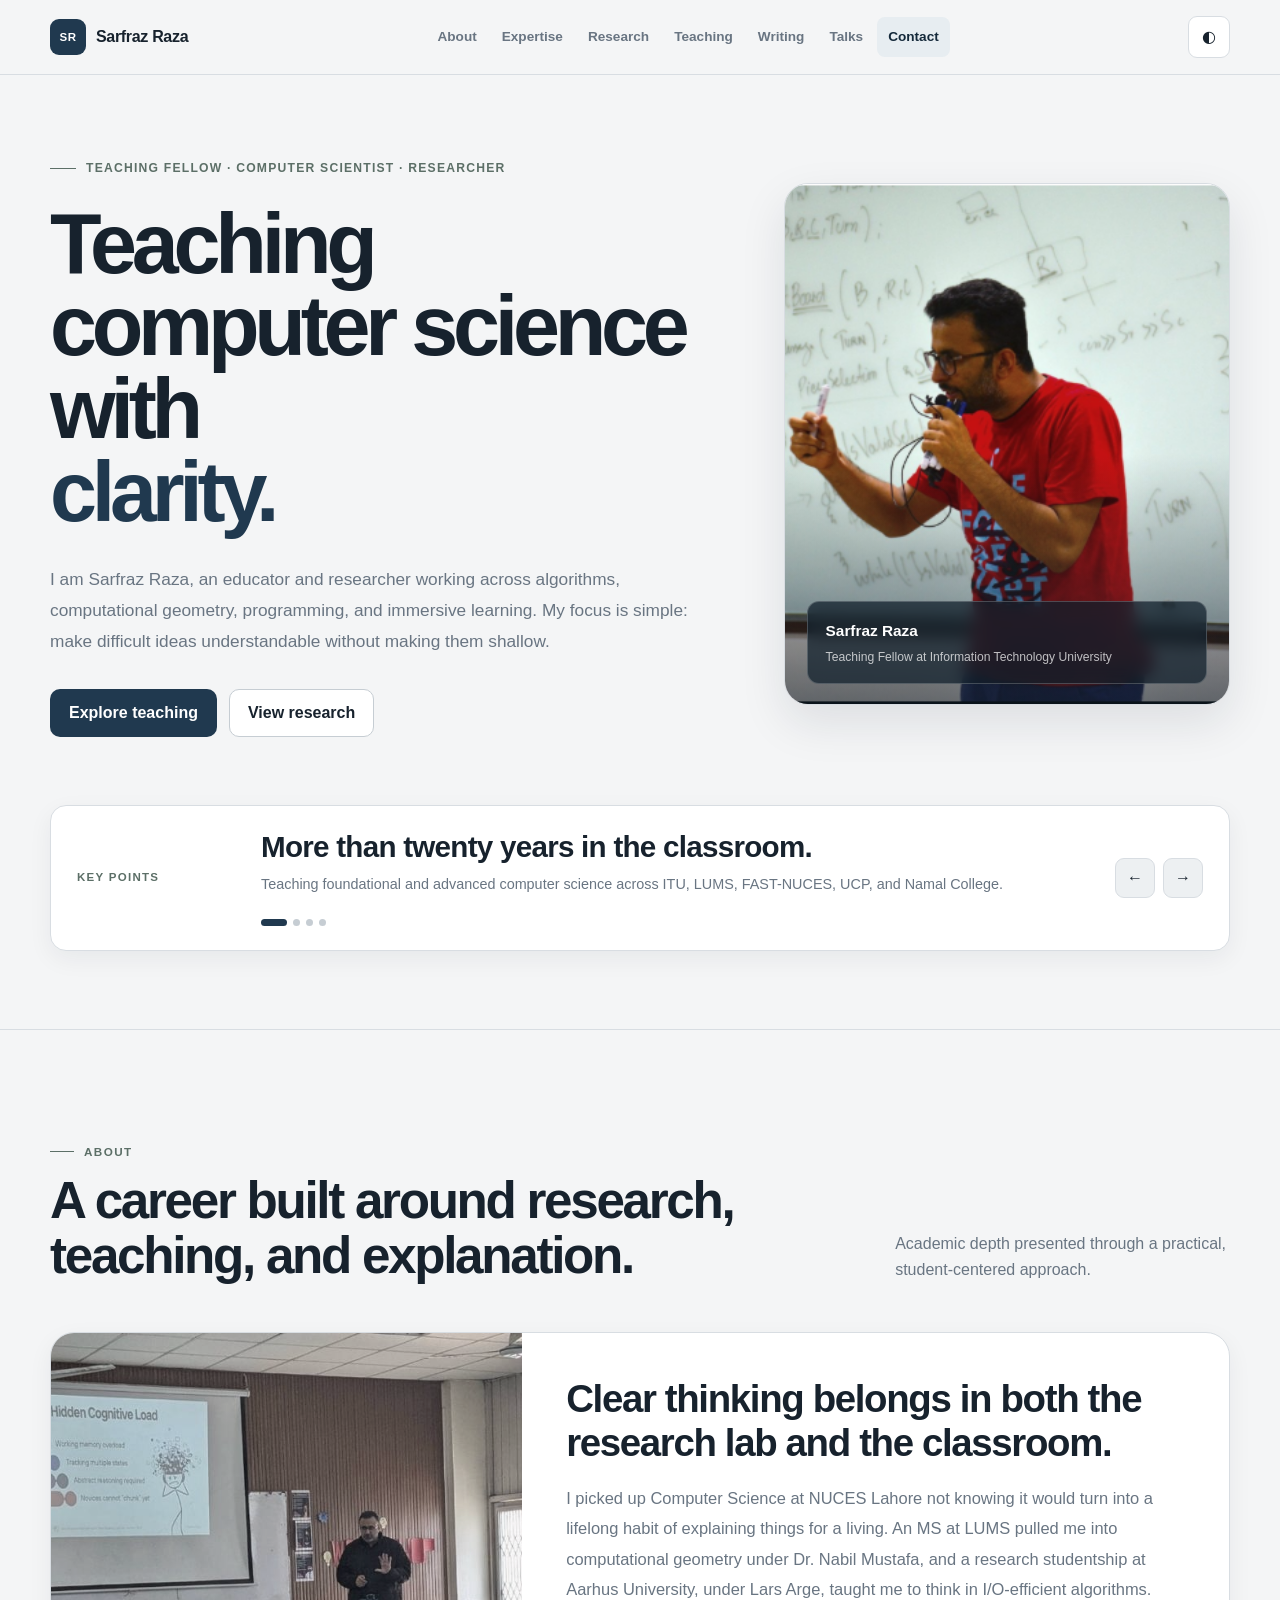
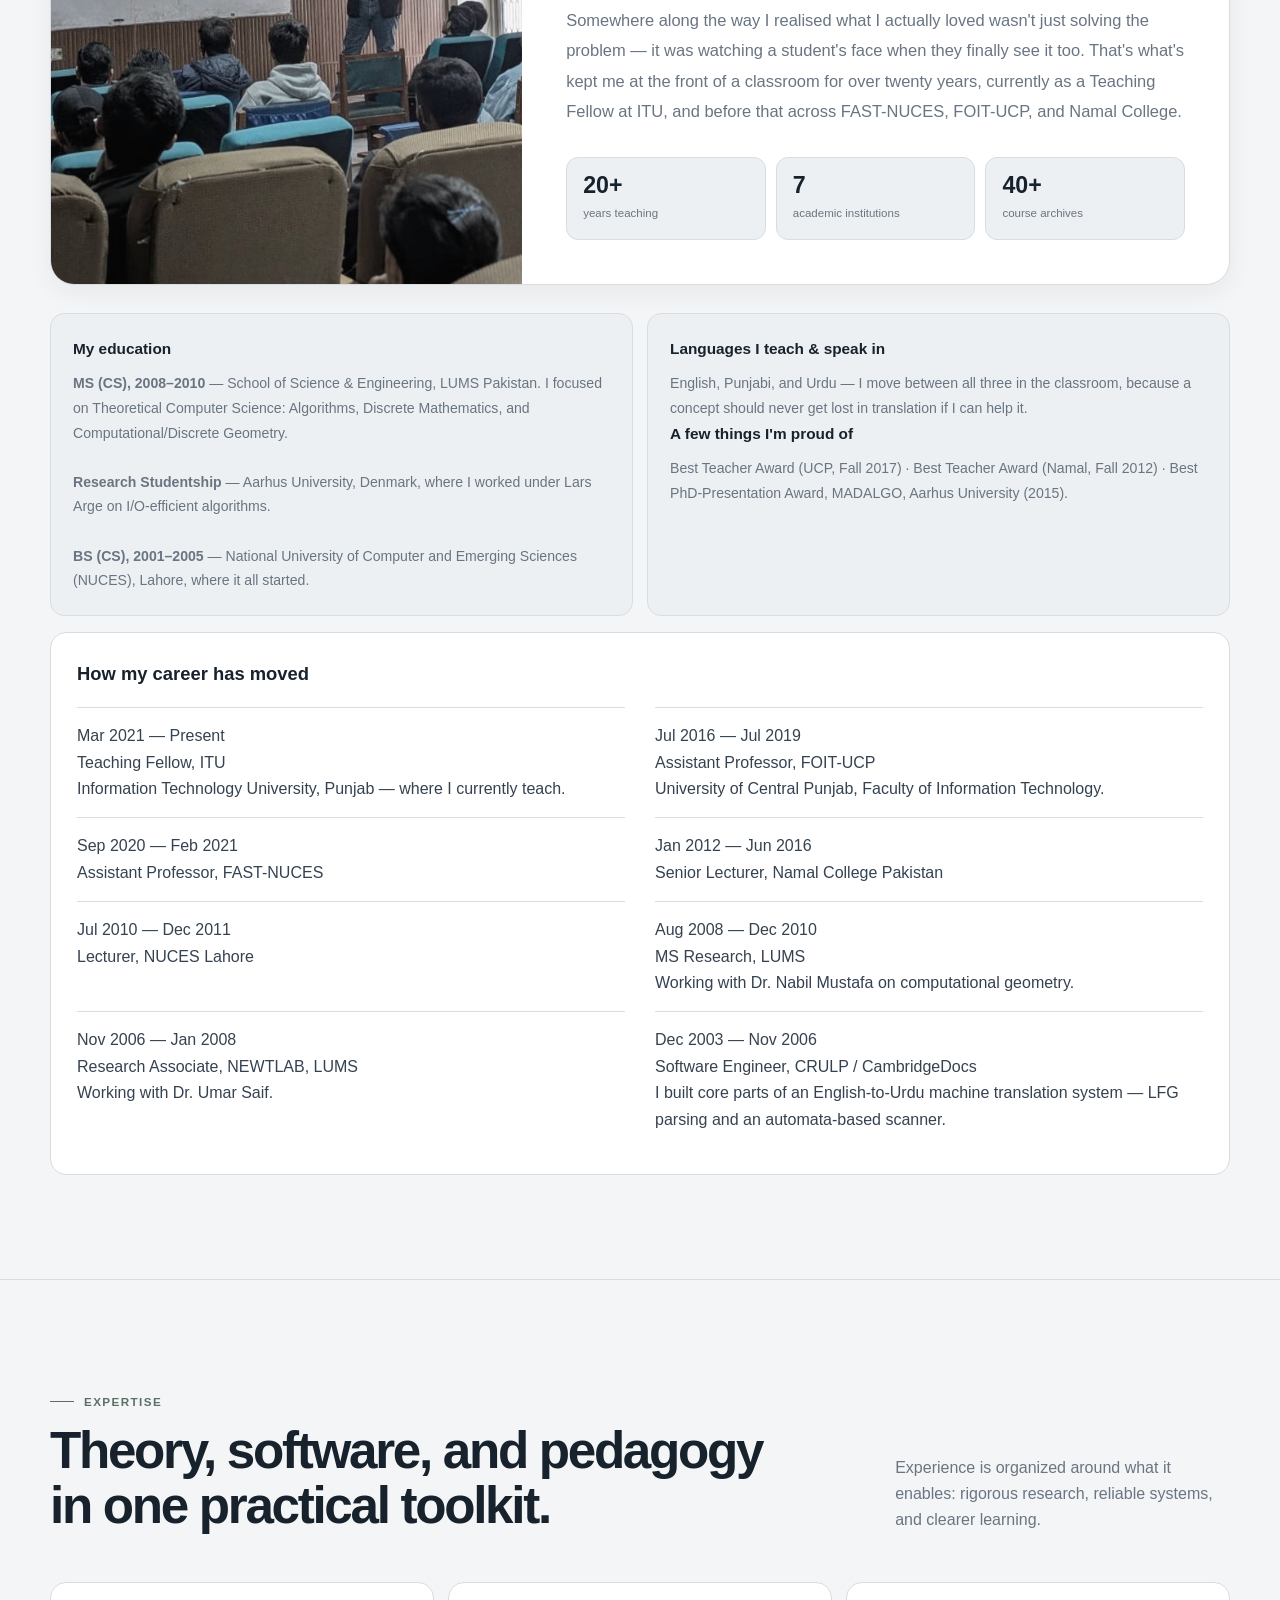
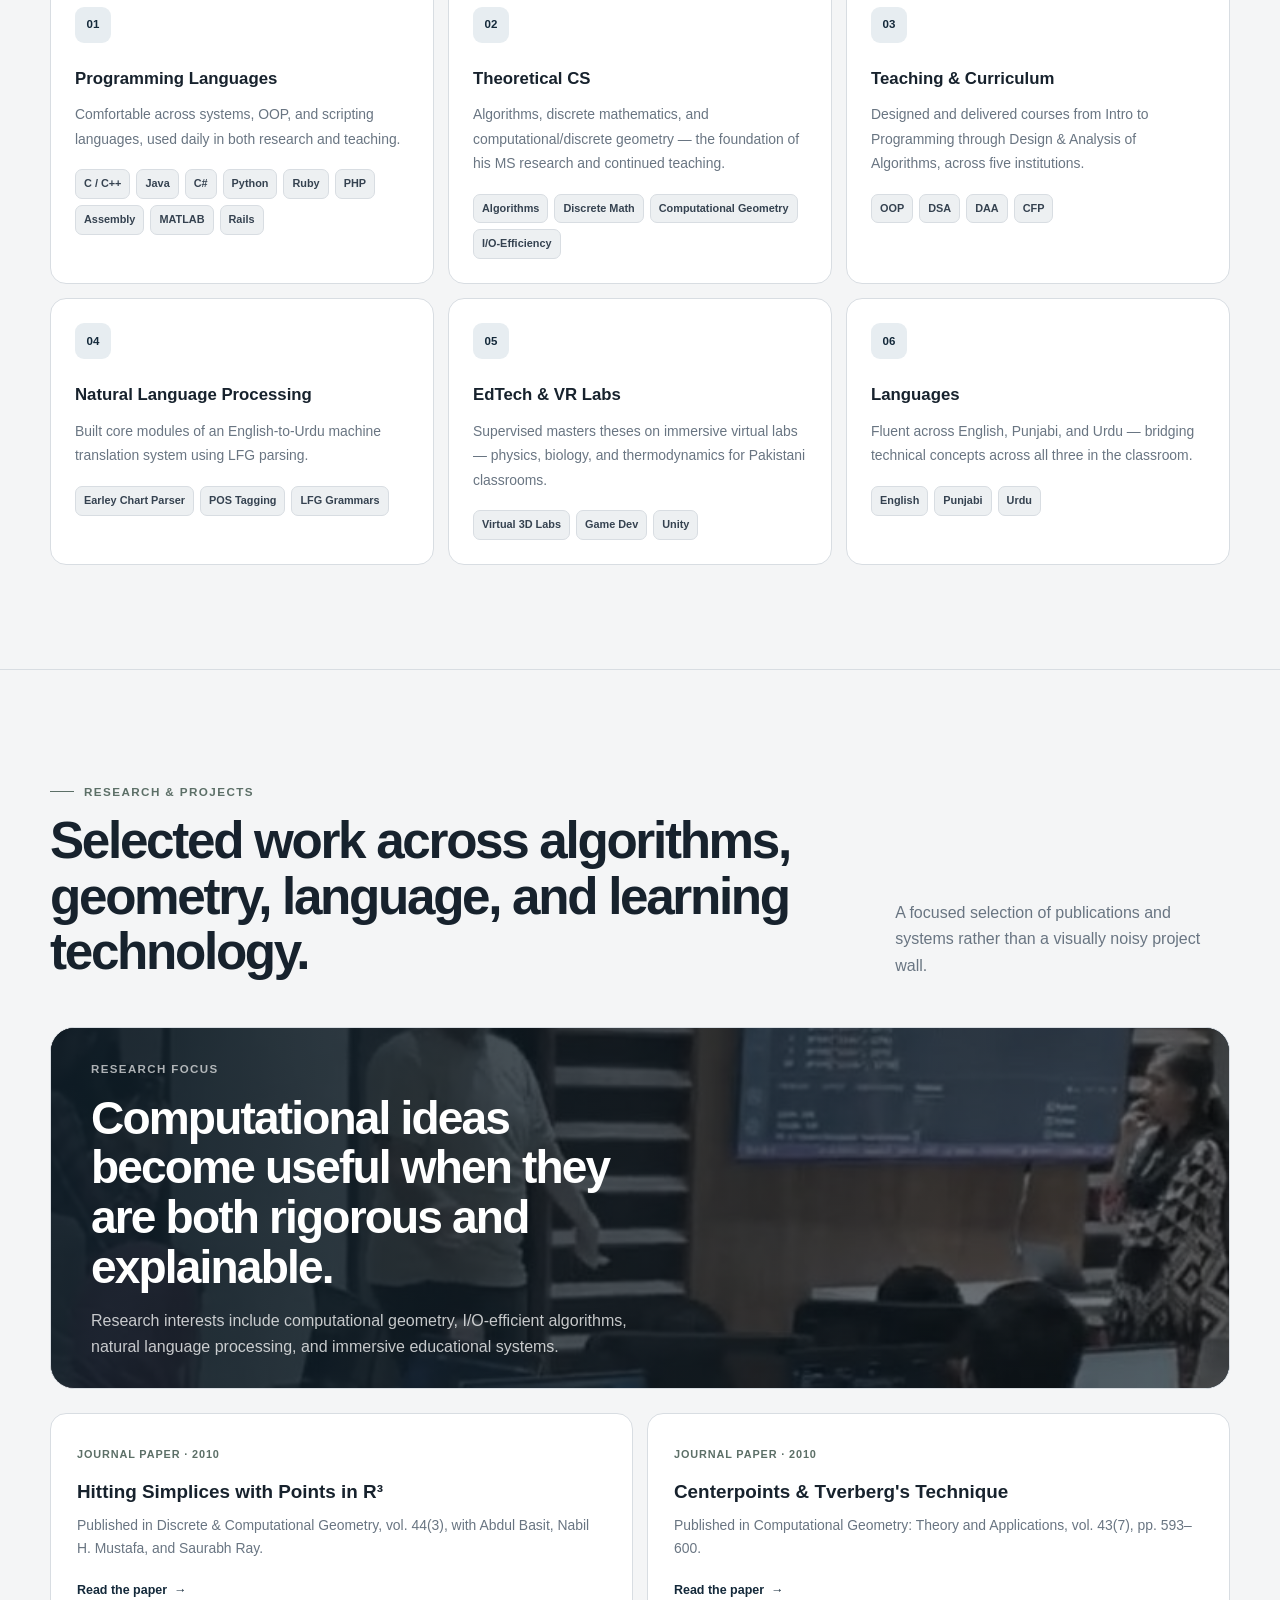
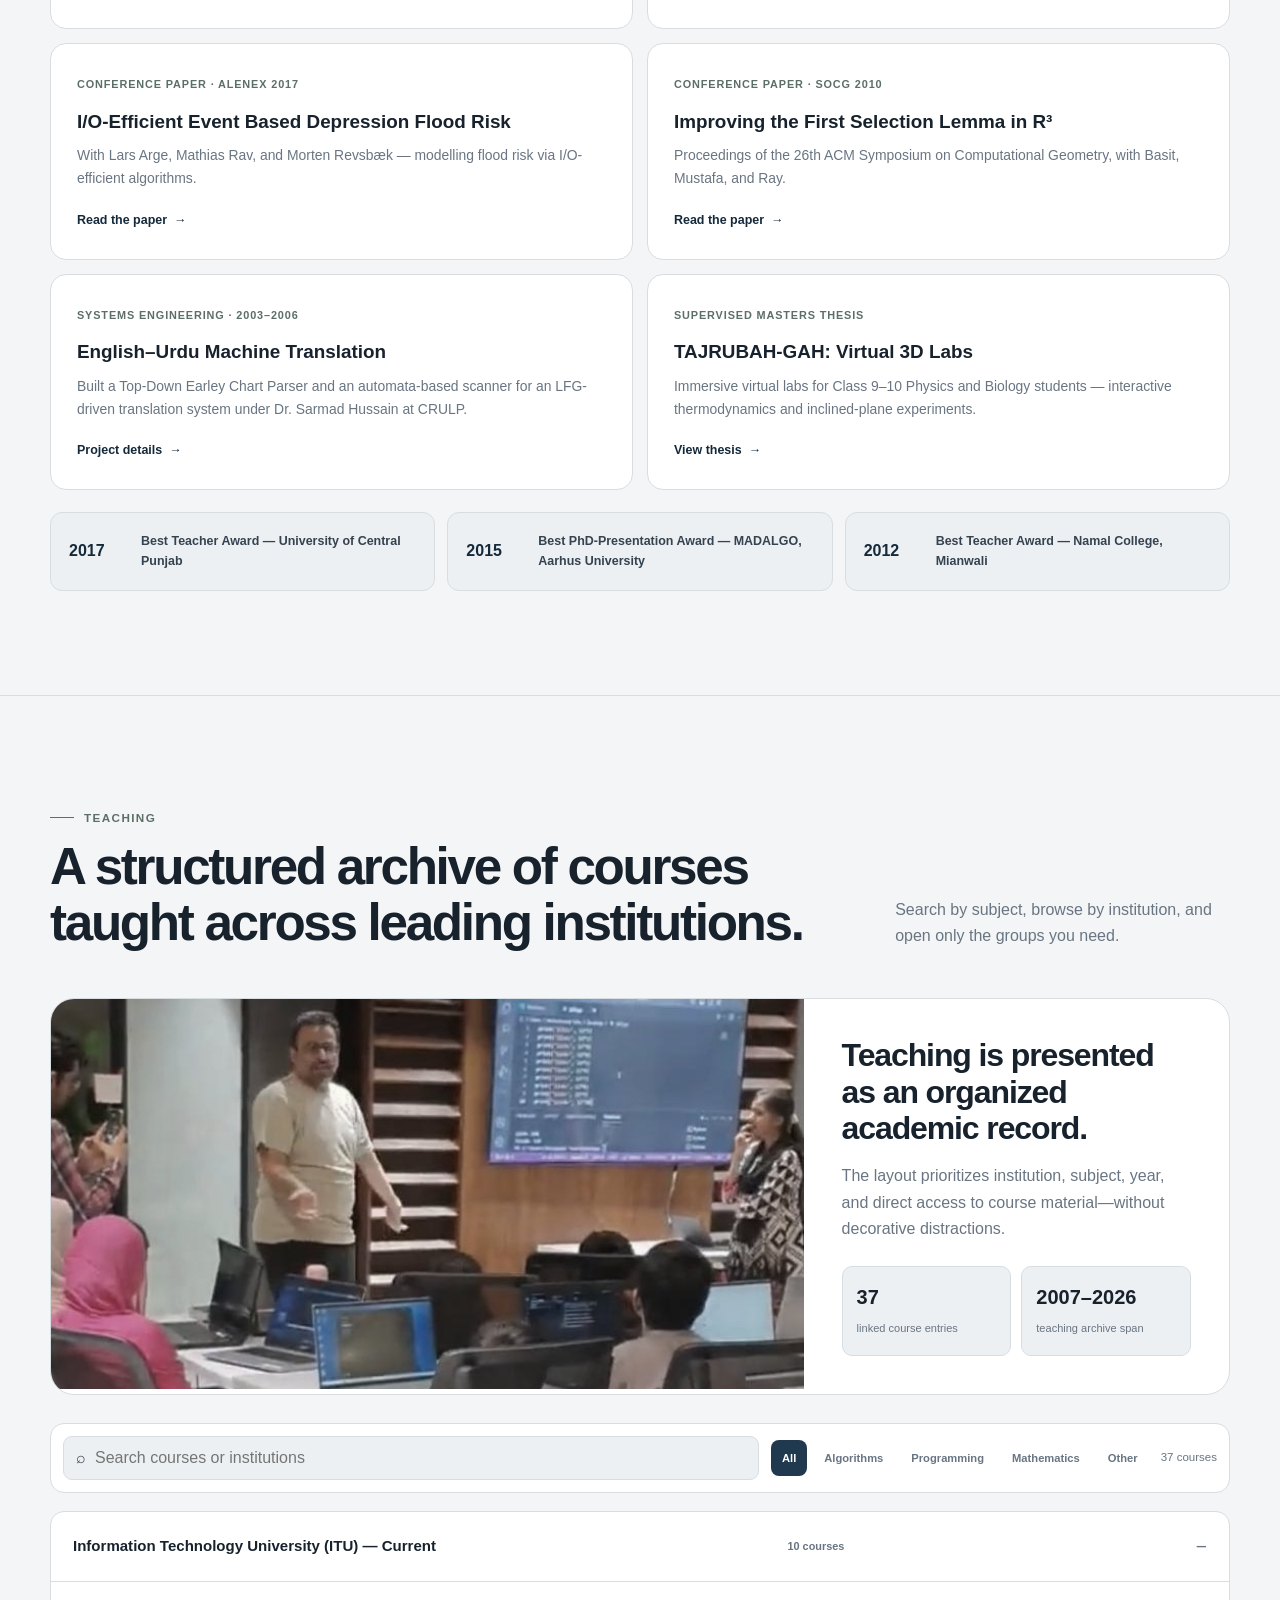
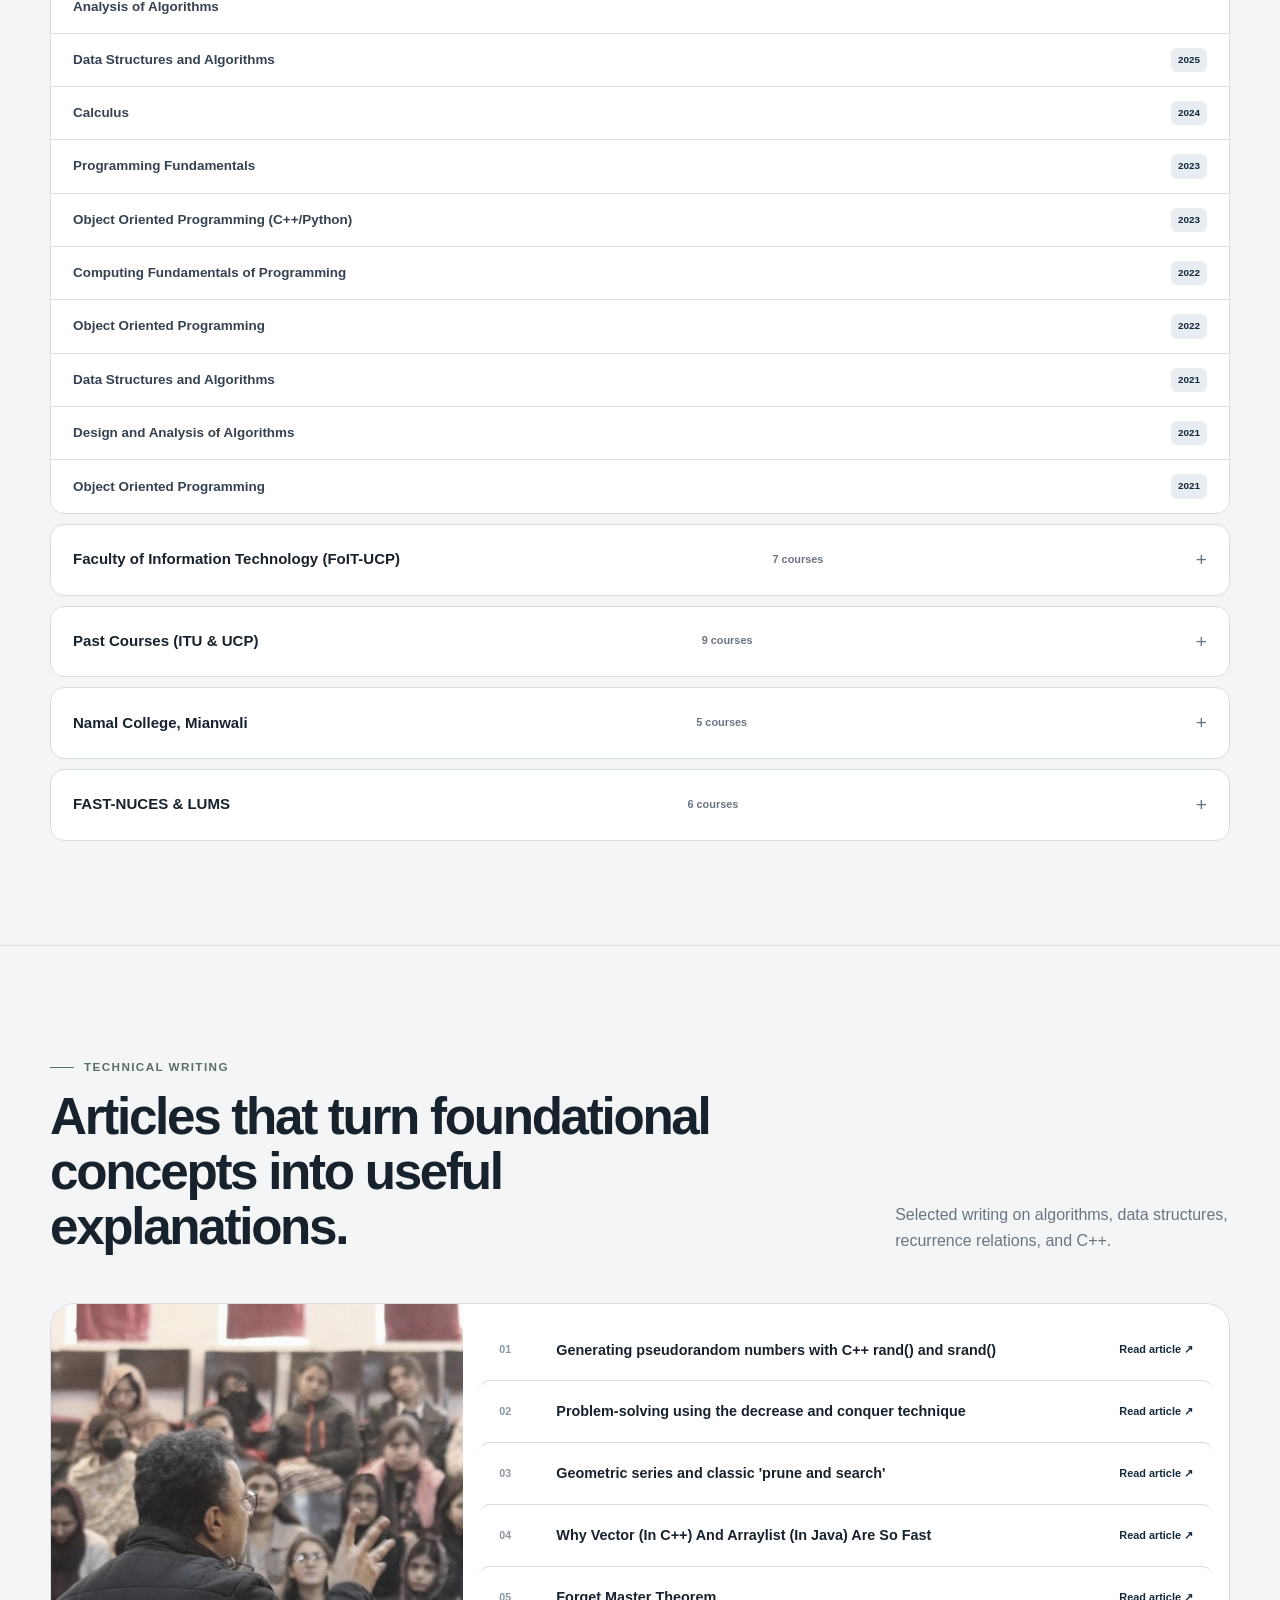
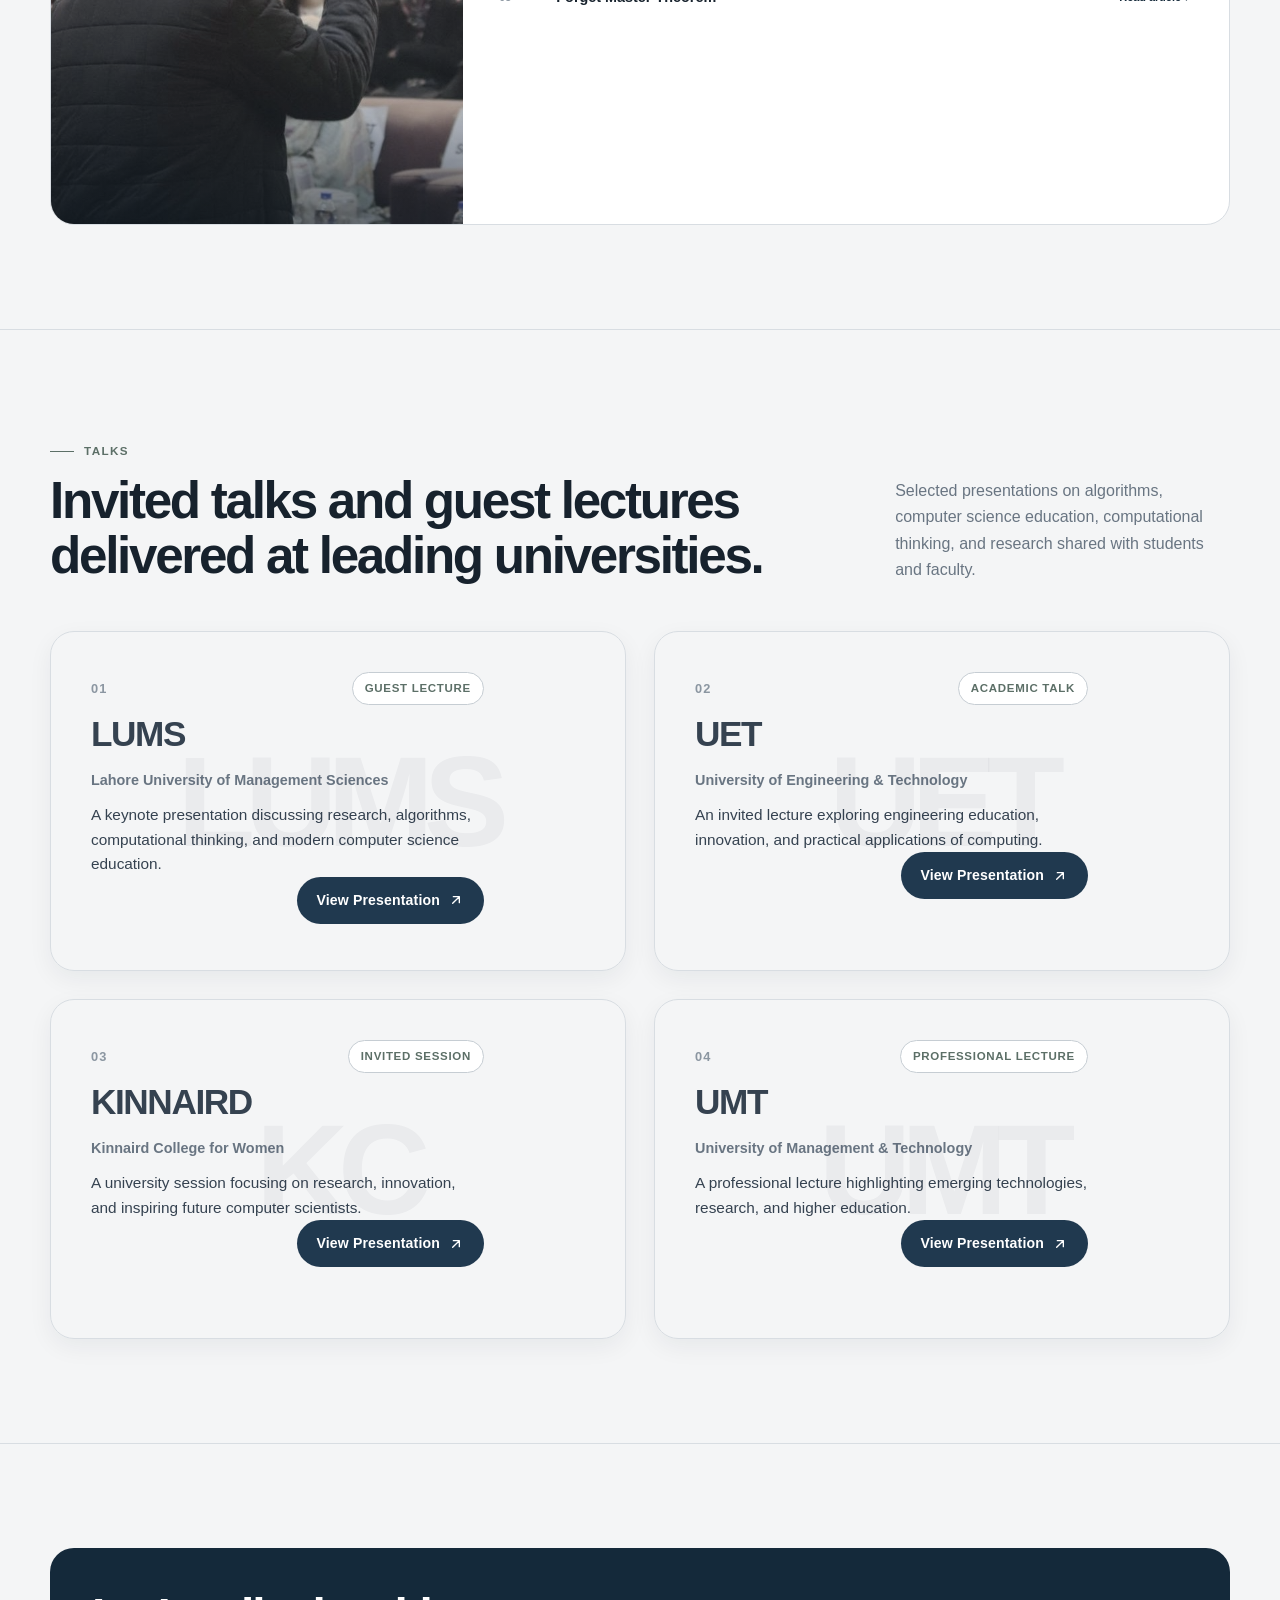
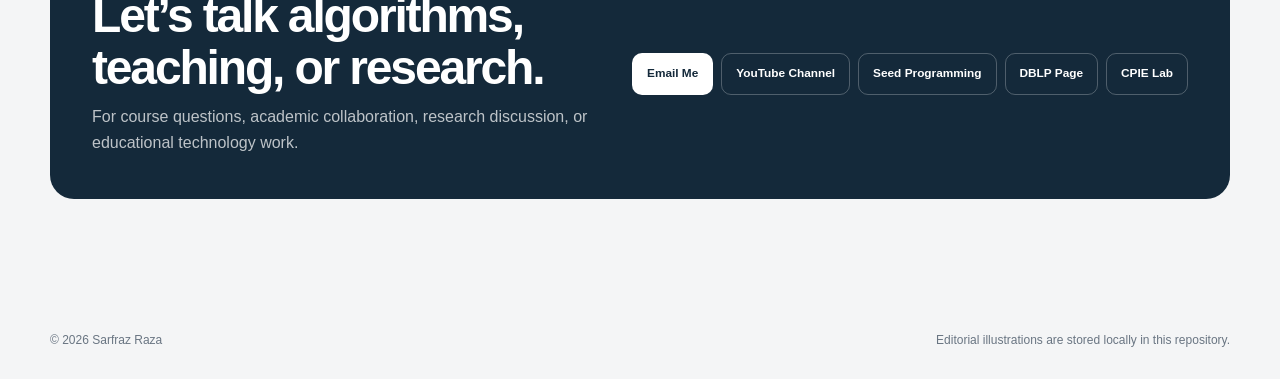
==== commit 162860a0: "Version 3.1 with talks" ====
--- a/index.html
+++ b/index.html
@@ -920,7 +920,7 @@
   
         <!-- Kinnaird -->
         <article class="talk-card">
-          <div class="talk-card-bg-text" aria-hidden="true">KINNAIRD</div>          <div class="talk-card-overlay"></div>
+          <div class="talk-card-bg-text" aria-hidden="true">KC</div>          <div class="talk-card-overlay"></div>
           <div class="talk-card-overlay"></div>
   
           <div class="talk-card-content">
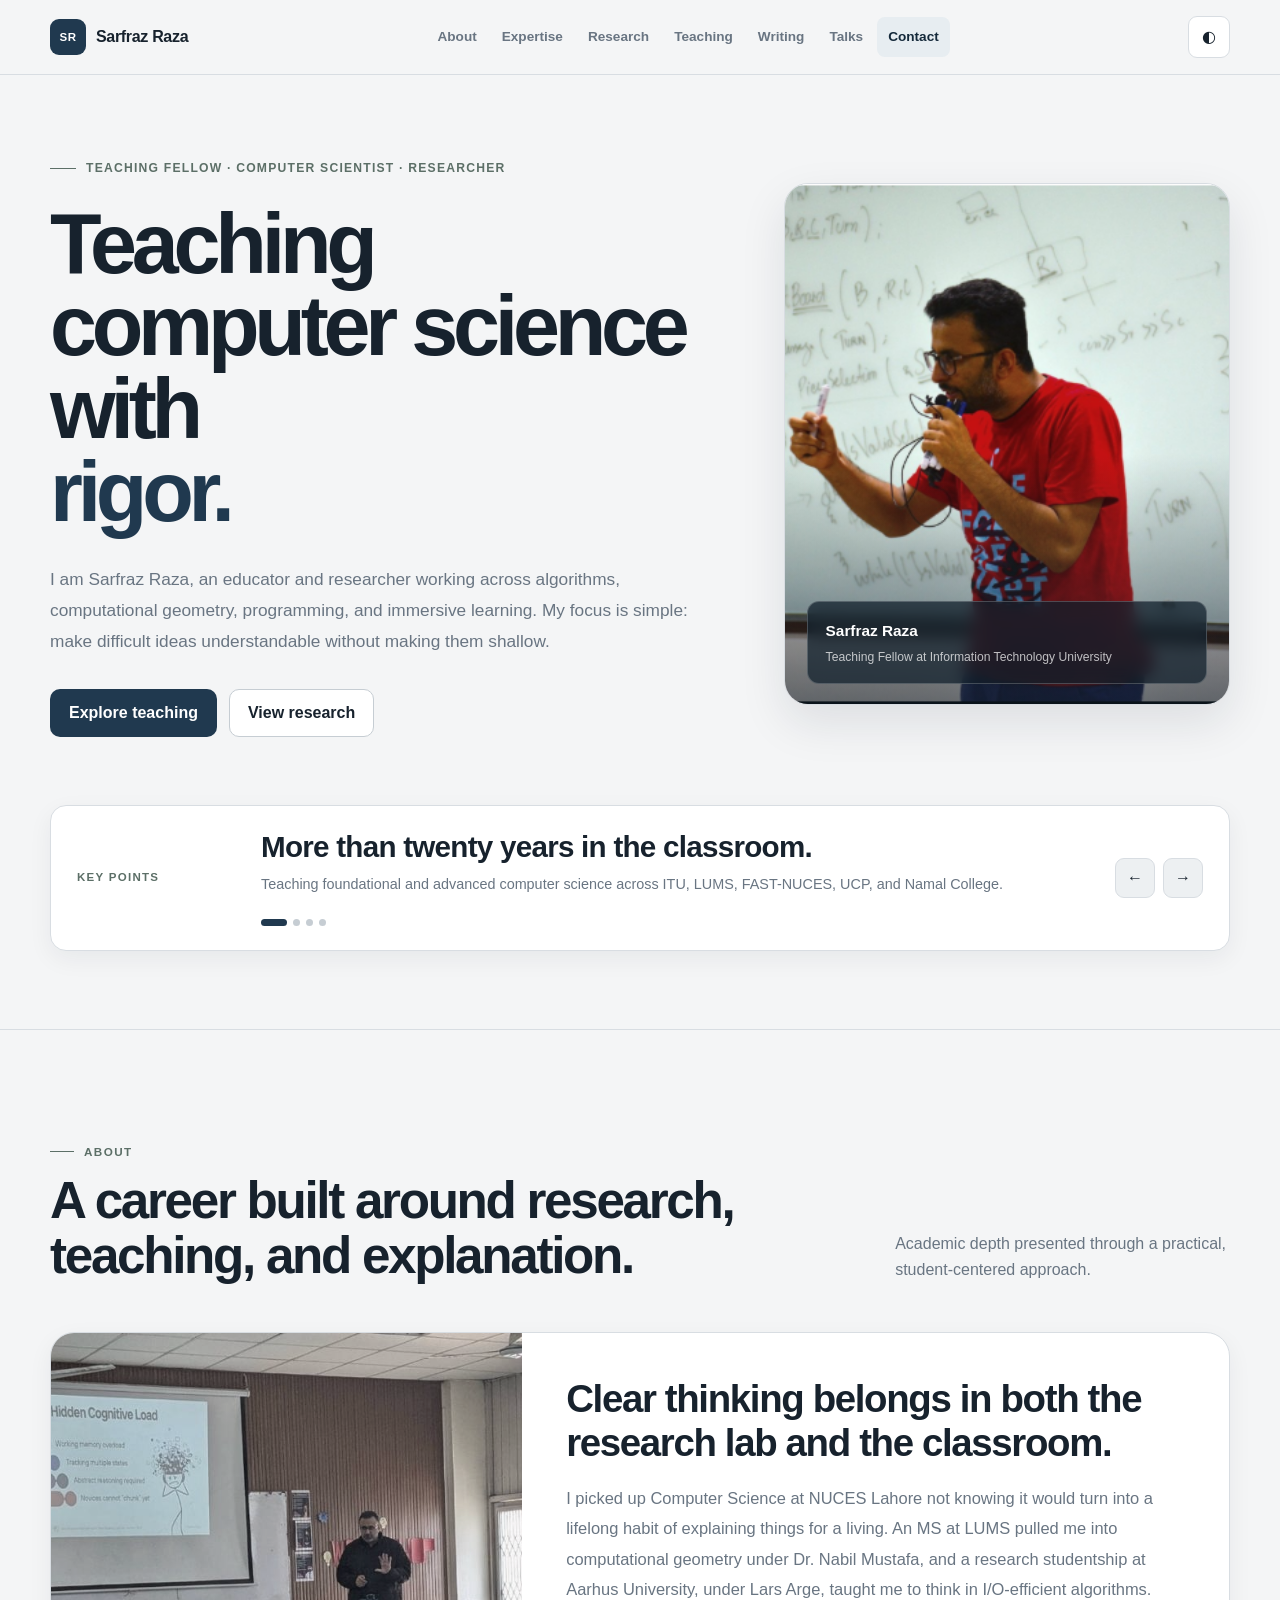
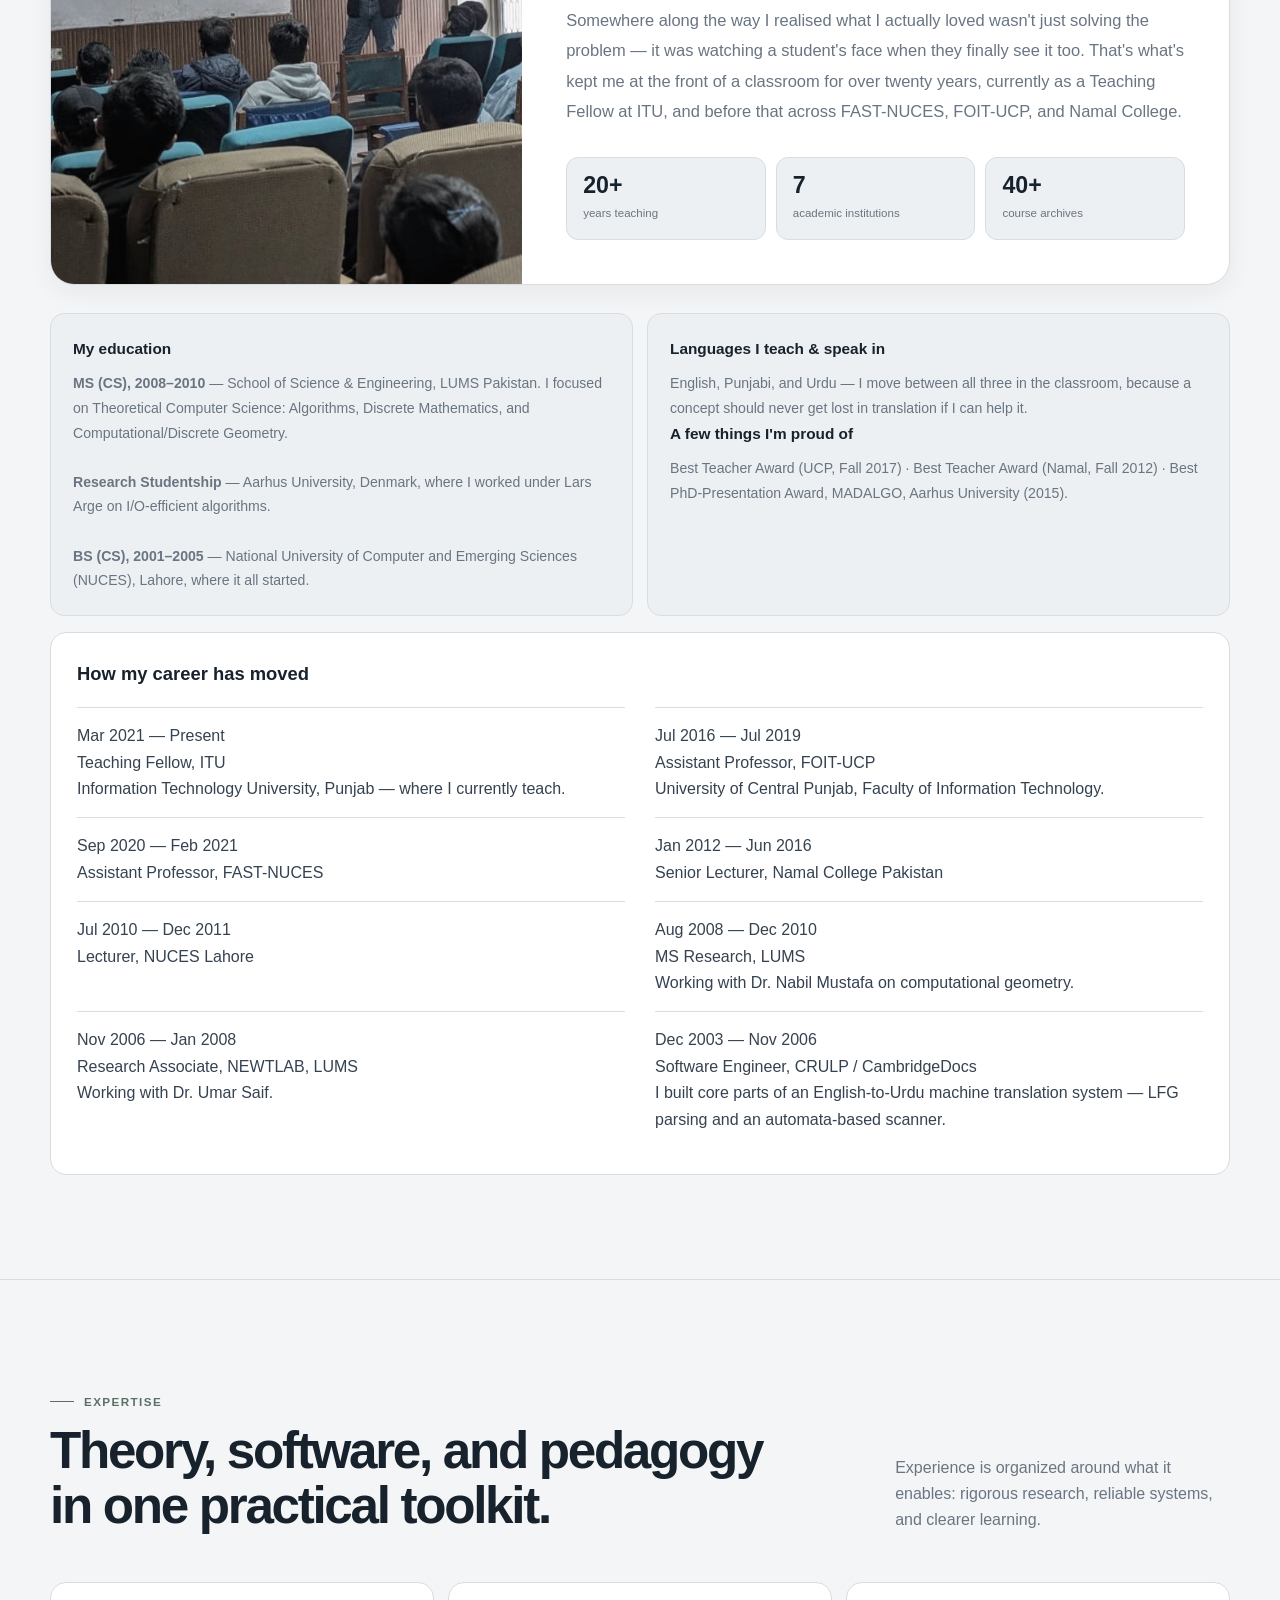
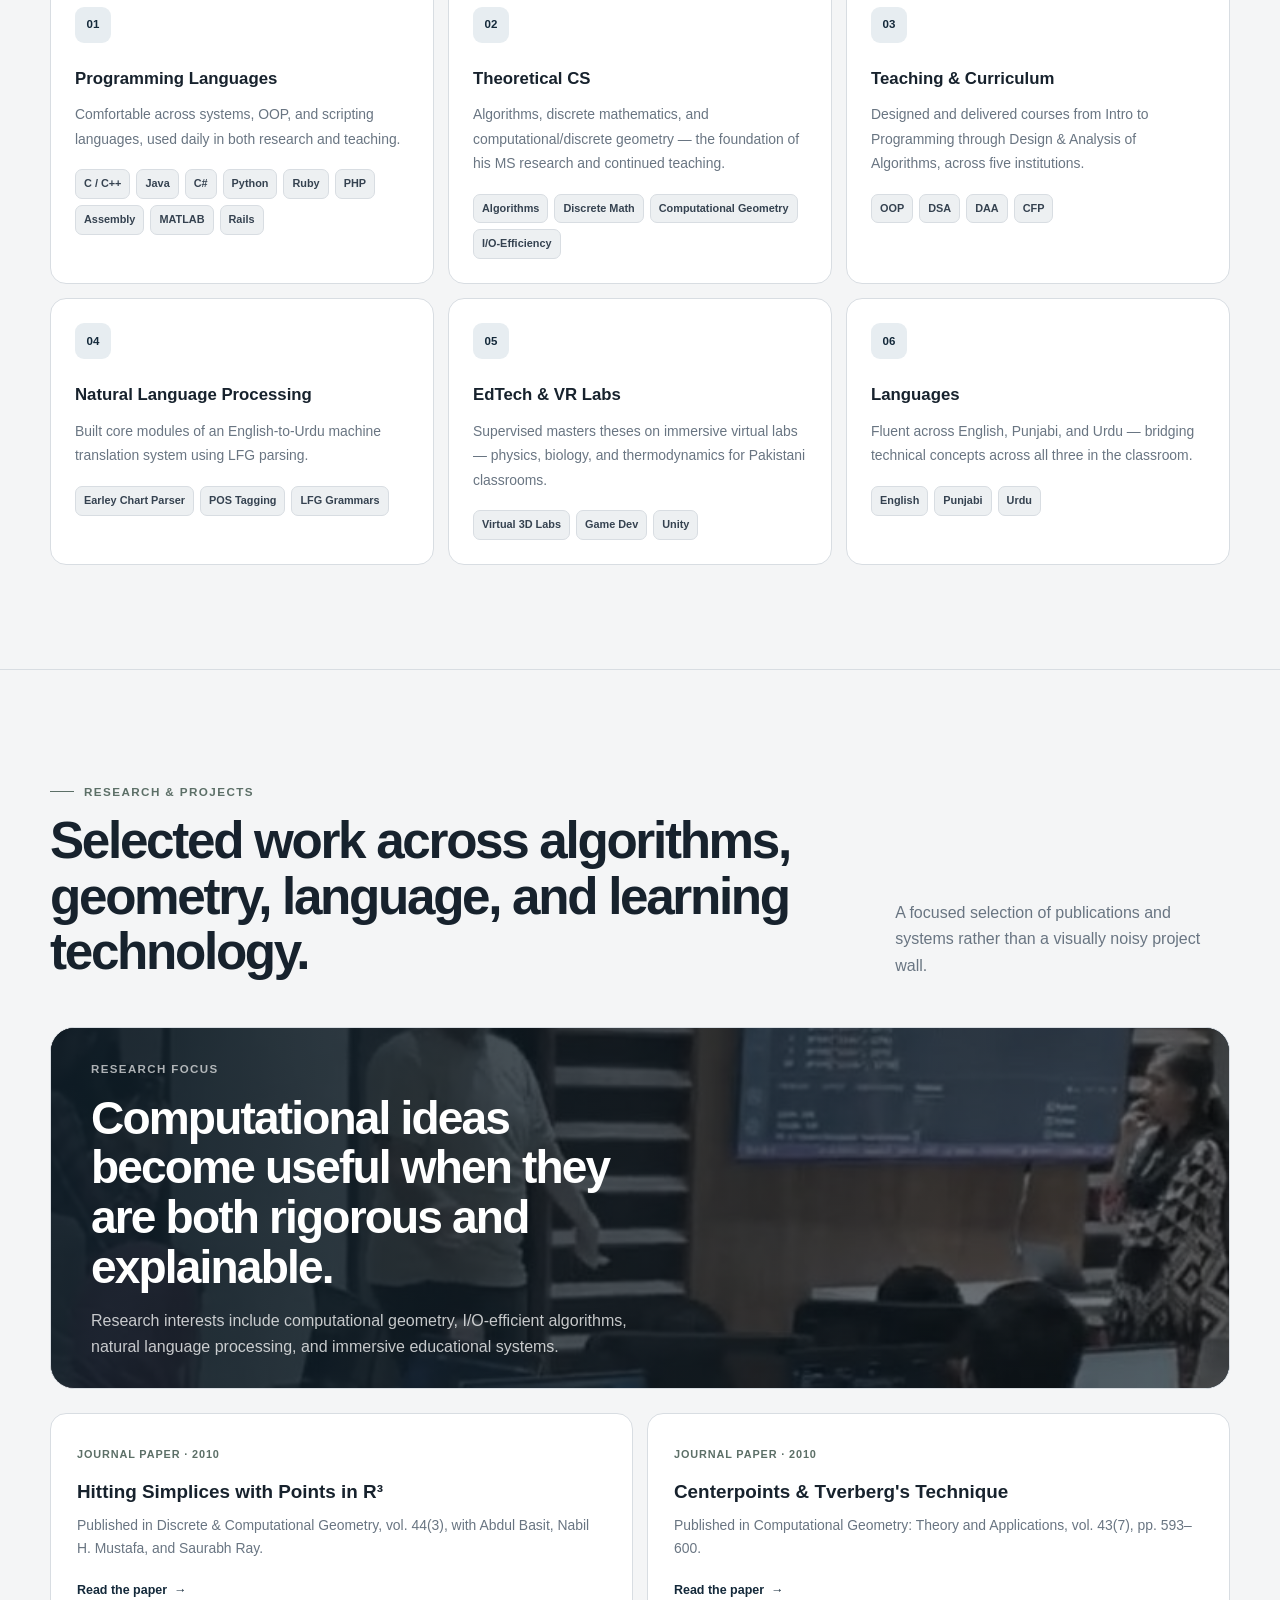
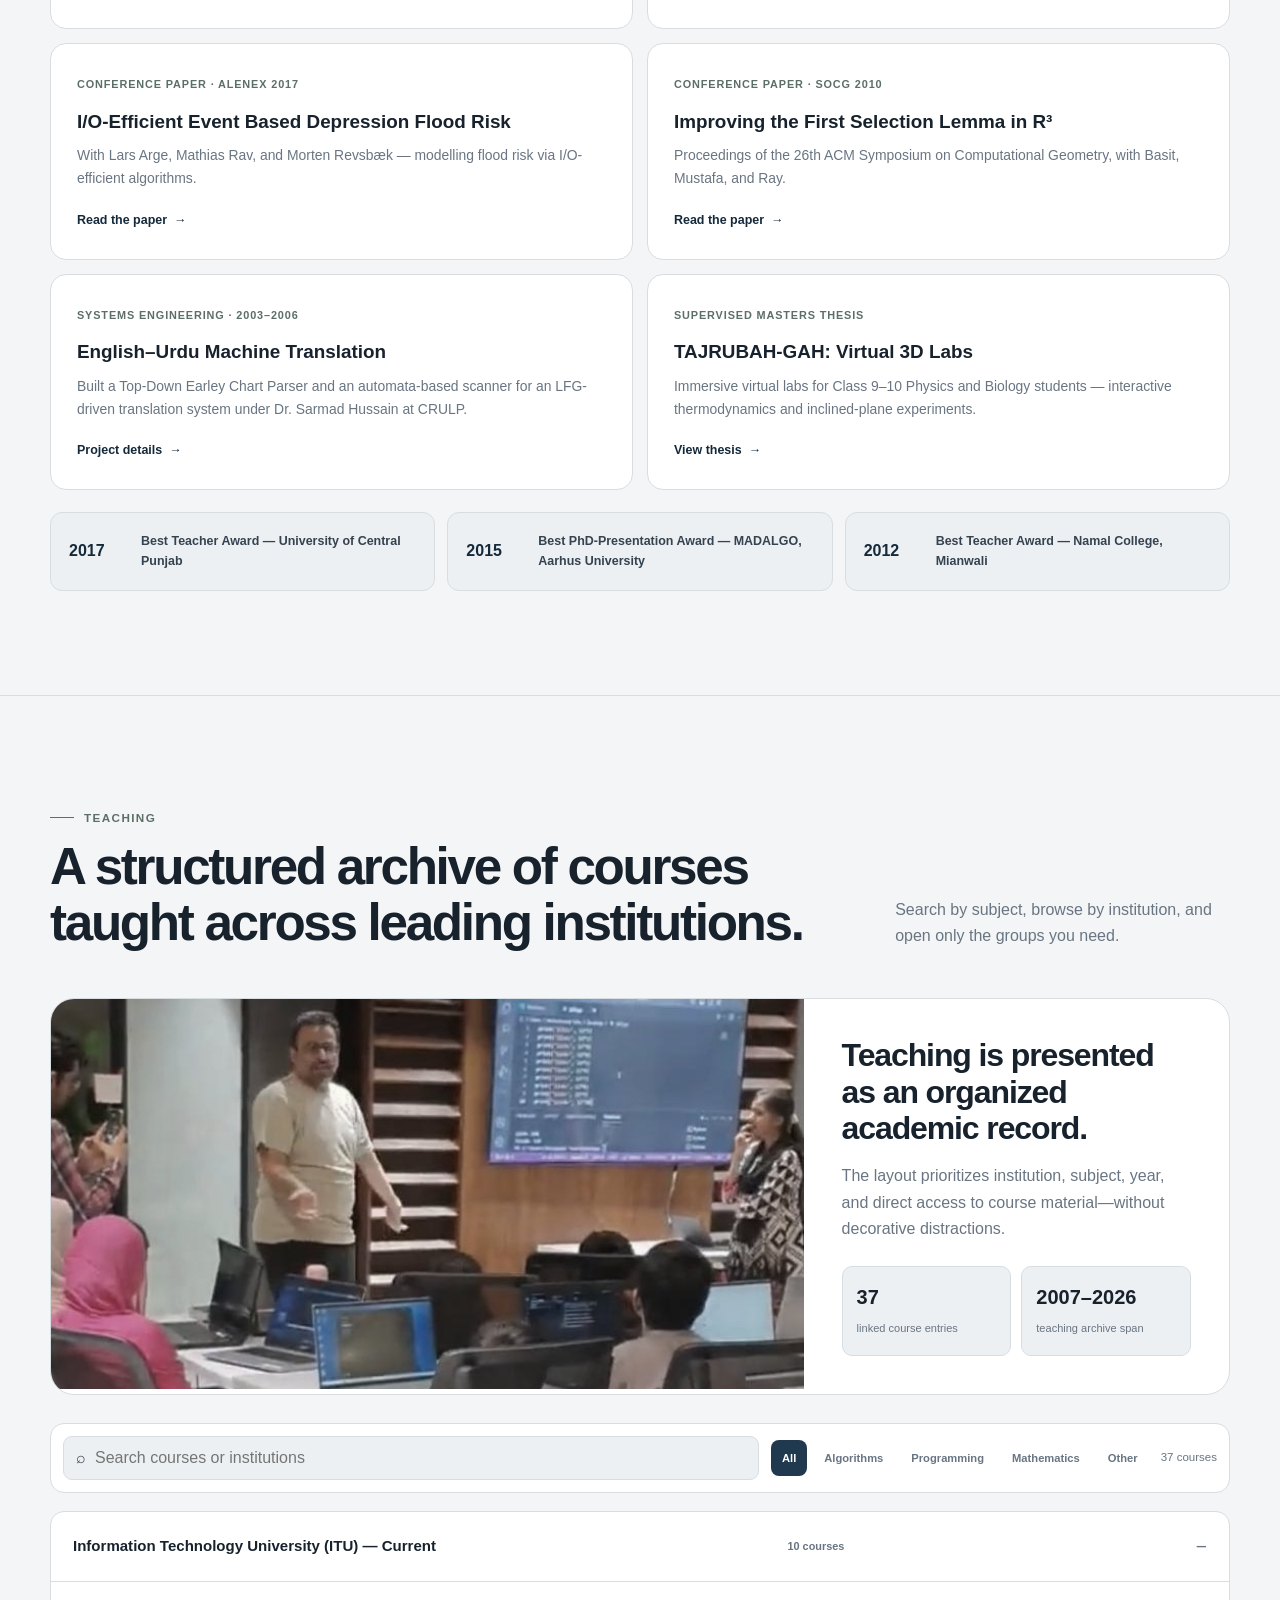
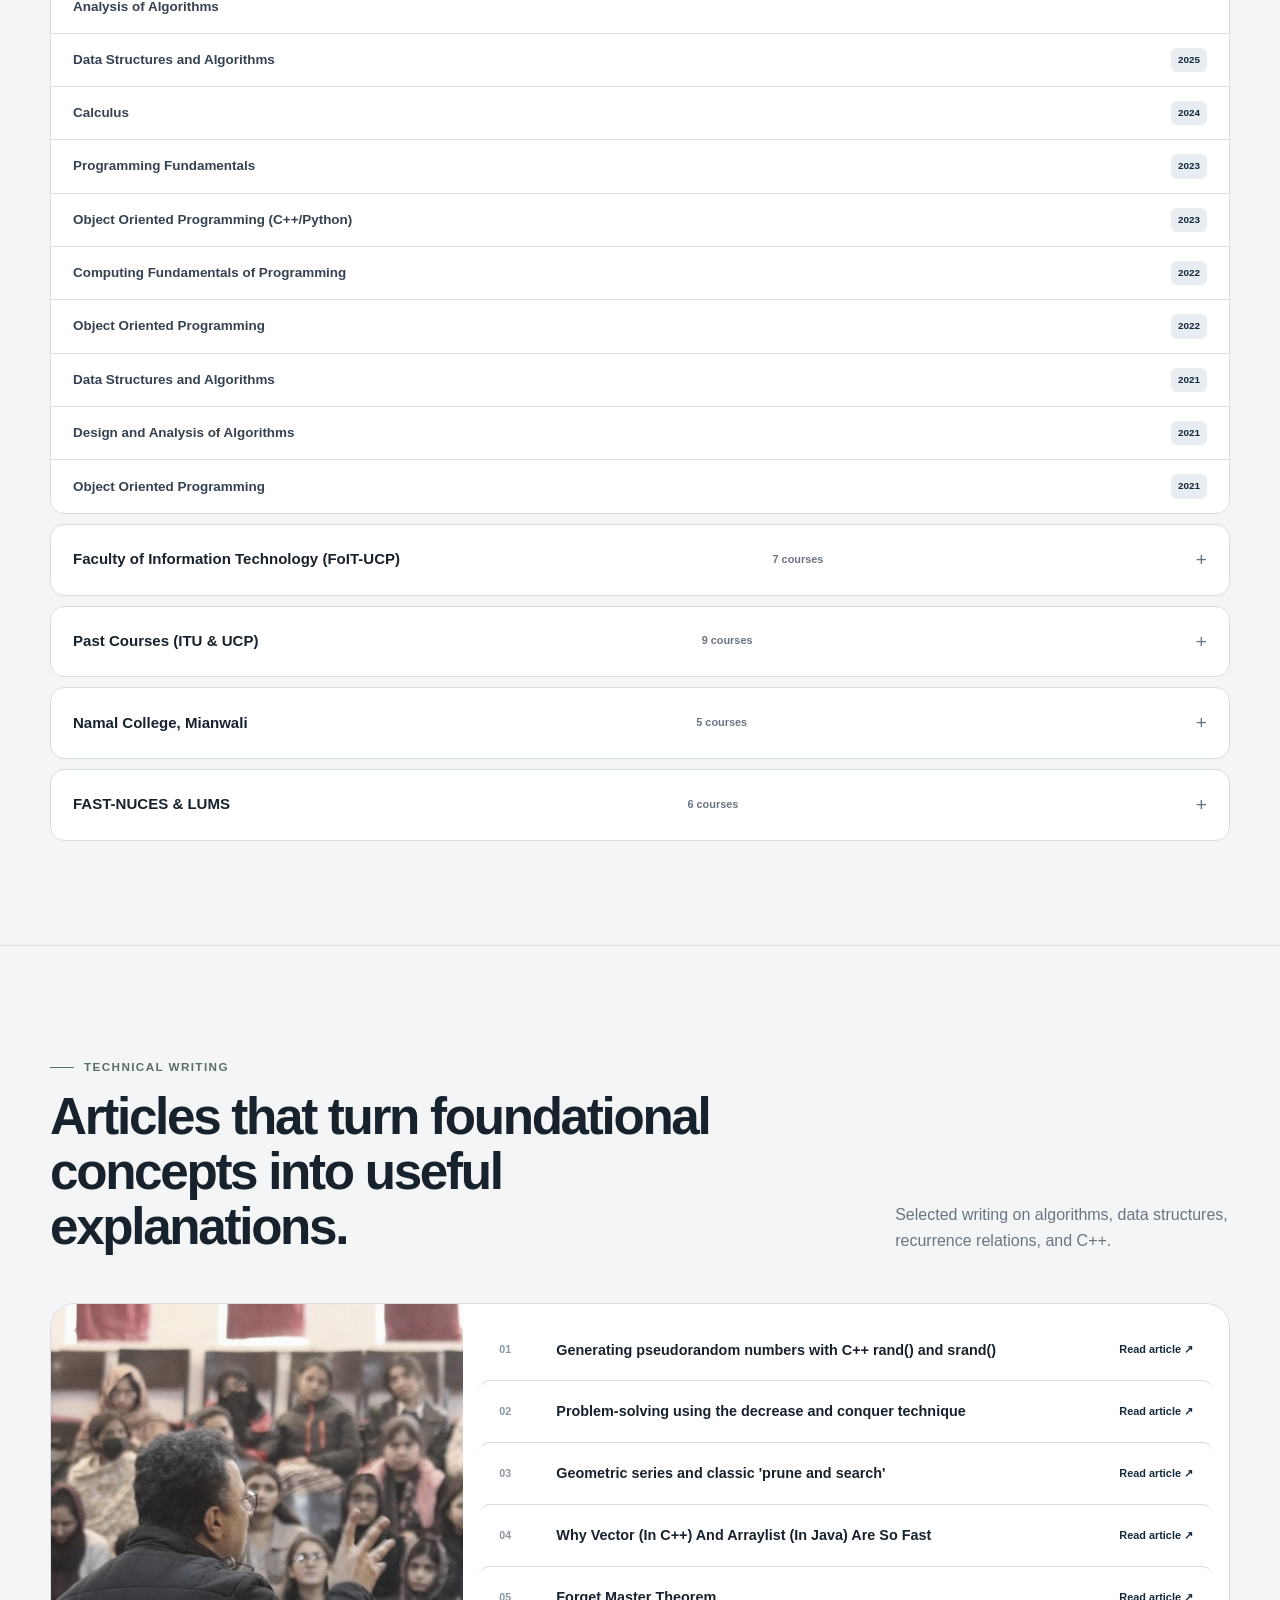
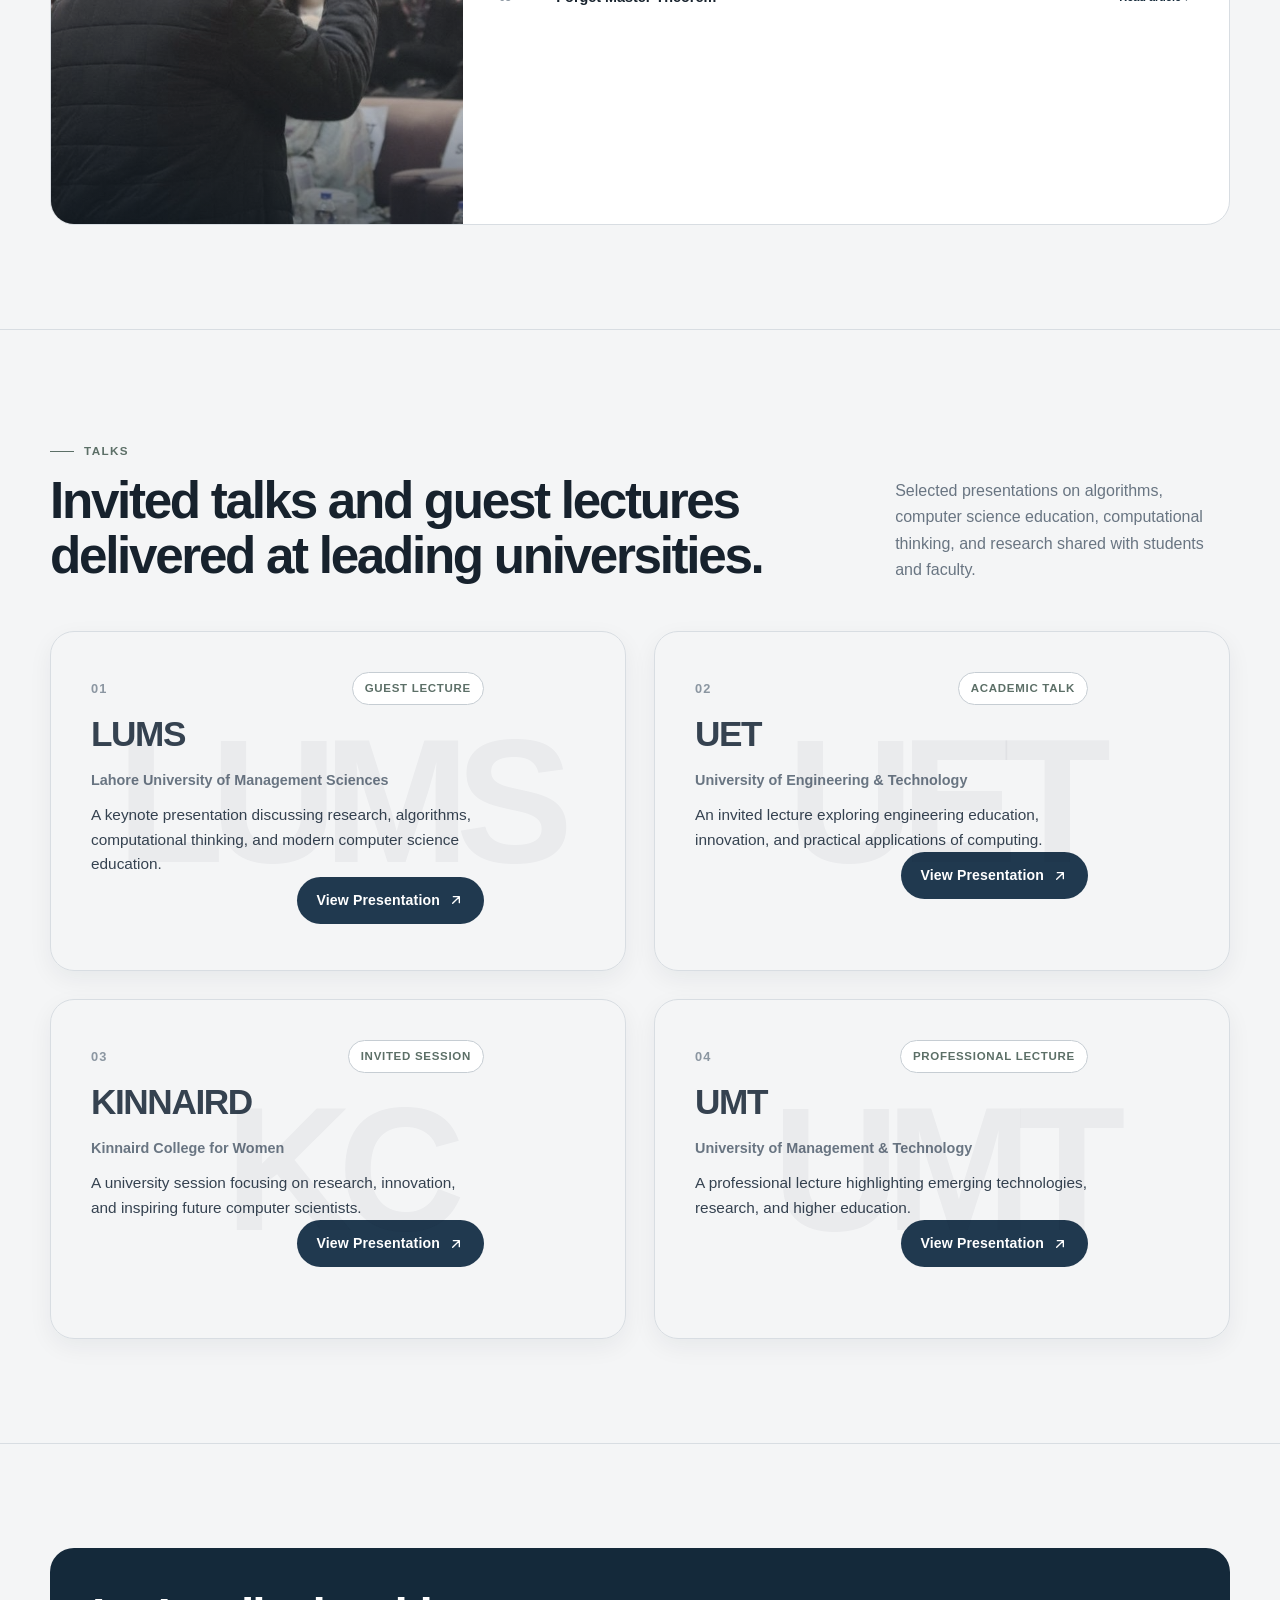
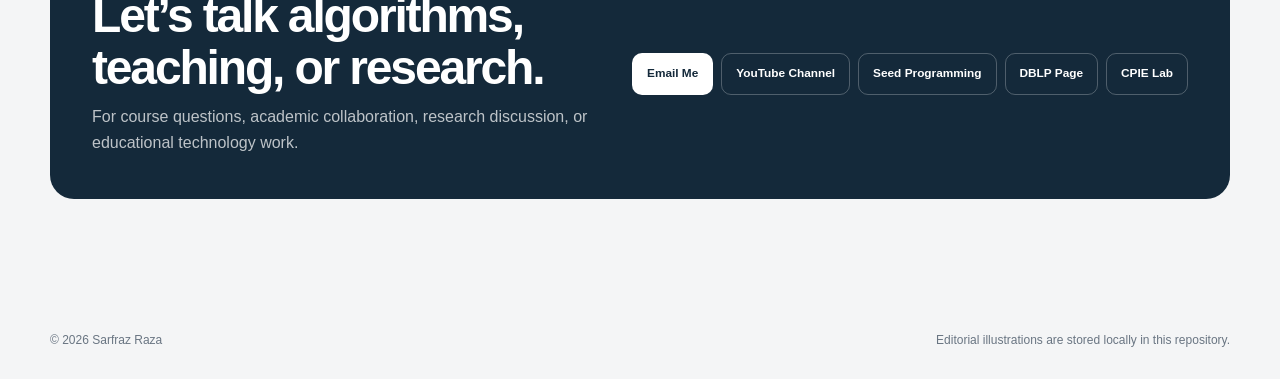
==== commit 8b060b31: "Version 3.1" ====
--- a/index.html
+++ b/index.html
@@ -329,7 +329,7 @@
 
  z-index:0;
 
- font-size:clamp(5rem, 10vw, 8rem);
+ font-size: clamp(6rem, 14vw, 11rem);
 
  font-weight:900;
 
